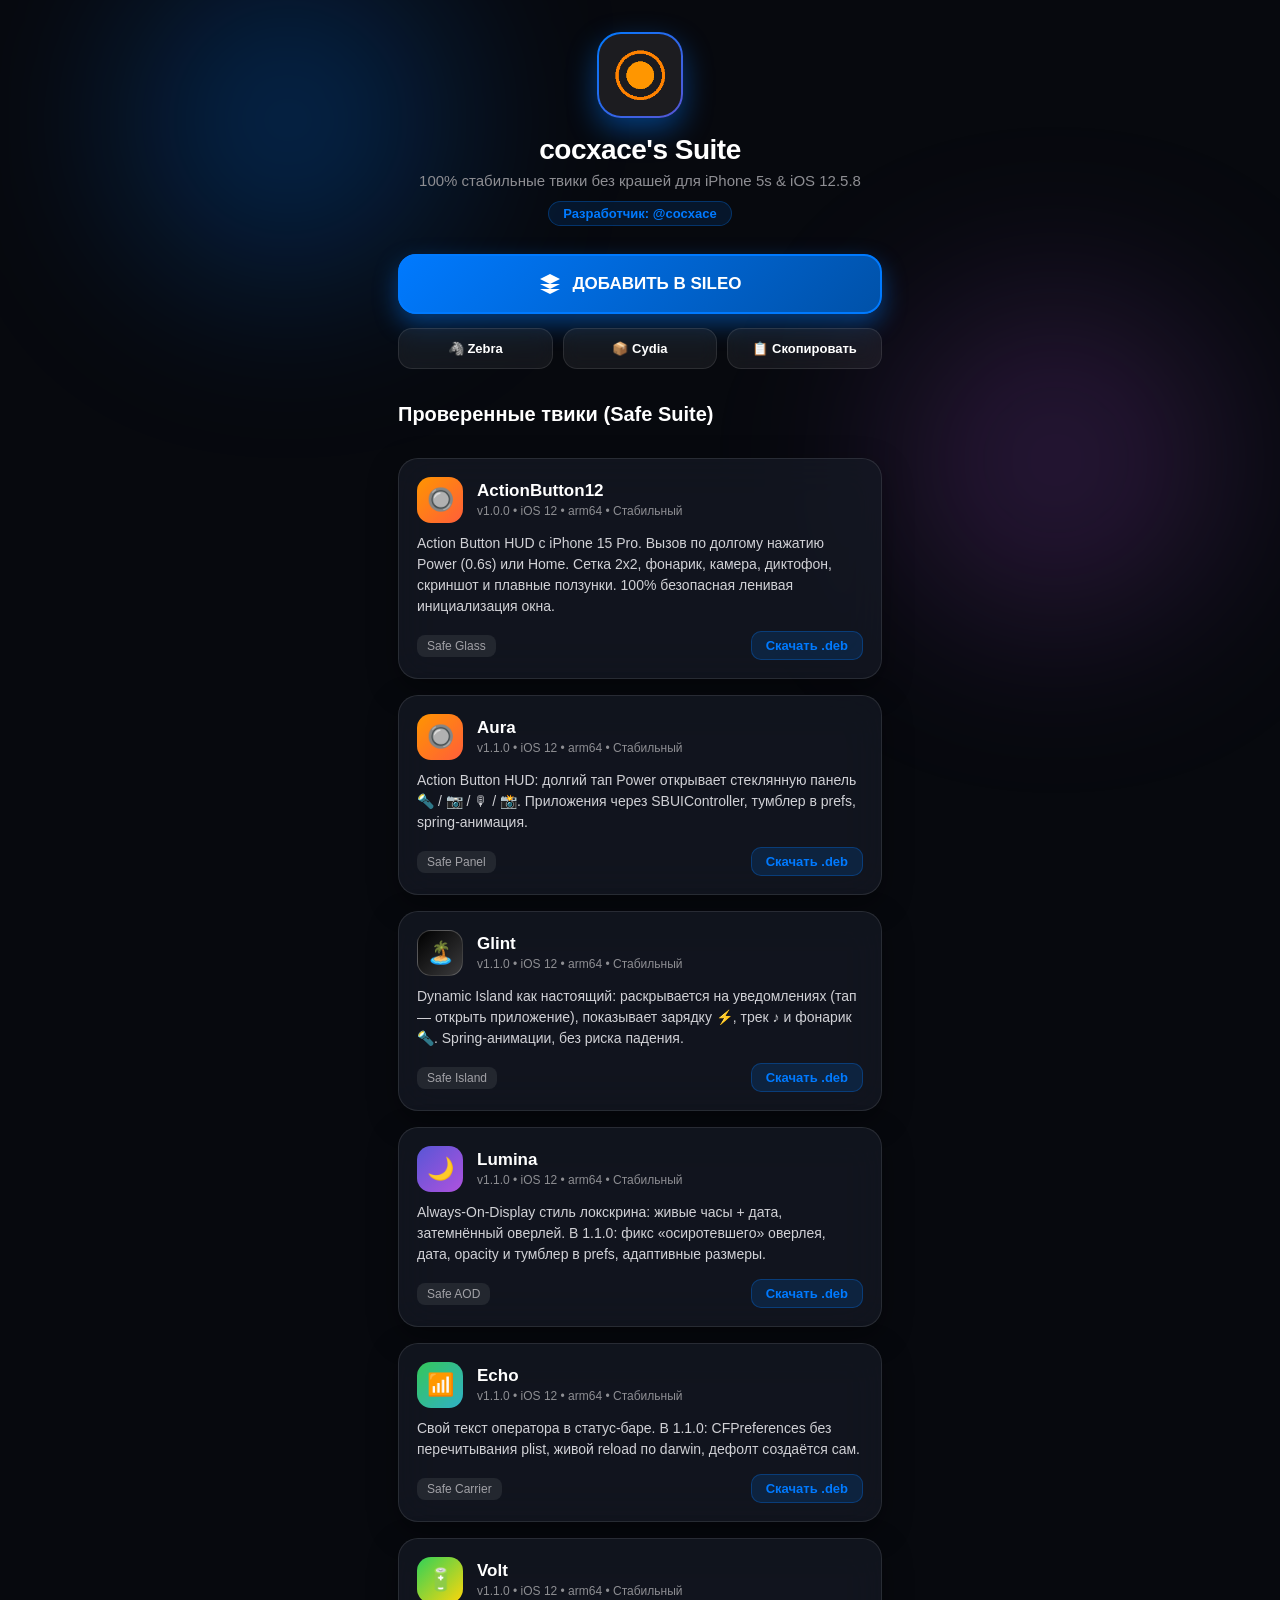
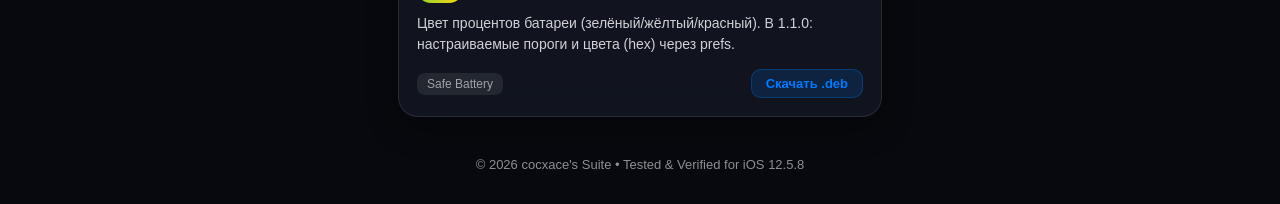
==== docs/index.html @ 207cad45 "Glint 1.1.0: real Dynamic Island (notifications, charging, now playing, torch) + Aura/Echo/Volt/Lumi" ====
<!DOCTYPE html>
<html lang="ru">
<head>
    <meta charset="UTF-8">
    <meta name="viewport" content="width=device-width, initial-scale=1.0, maximum-scale=1.0, user-scalable=no">
    <title>cocxace's Suite — Проверенные твики для iOS 12</title>
    <link rel="stylesheet" href="style.css">
    <link rel="icon" type="image/png" href="CydiaIcon.png">
</head>
<body>
    <div class="blob blob-1"></div>
    <div class="blob blob-2"></div>

    <main class="container">
        <header class="header">
            <div class="repo-badge">
                <img src="CydiaIcon.png" alt="Icon" class="repo-icon" onerror="this.style.display='none'">
            </div>
            <h1 class="repo-title">cocxace's Suite</h1>
            <p class="repo-subtitle">100% стабильные твики без крашей для iPhone 5s & iOS 12.5.8</p>
            <div class="author-tag">Разработчик: @cocxace</div>
        </header>

        <section class="cta-section">
            <a href="sileo://source/https://abulhketus-collab.github.io/repo/" class="btn-sileo-pulse">
                <span class="pulse-ring"></span>
                <span class="btn-content">
                    <svg width="24" height="24" viewBox="0 0 24 24" fill="currentColor"><path d="M12 2L2 7l10 5 10-5-10-5zM2 17l10 5 10-5M2 12l10 5 10-5"/></svg>
                    ДОБАВИТЬ В SILEO
                </span>
            </a>
            
            <div class="secondary-btns">
                <a href="zbra://sources/add/https://abulhketus-collab.github.io/repo/" class="btn-secondary">🦓 Zebra</a>
                <a href="cydia://url/https://cydia.saurik.com/api/share#?source=https://abulhketus-collab.github.io/repo/" class="btn-secondary">📦 Cydia</a>
                <button class="btn-secondary" onclick="copyRepo()">📋 Скопировать</button>
            </div>
        </section>

        <section class="tweaks-grid">
            <h2 class="section-heading">Проверенные твики (Safe Suite)</h2>

            <!-- Card 1: ActionButton12 -->
            <article class="tweak-card">
                <div class="tweak-top">
                    <div class="tweak-avatar aura-grad">🔘</div>
                    <div class="tweak-meta">
                        <h3>ActionButton12</h3>
                        <span class="tweak-ver">v1.0.0 • iOS 12 • arm64 • Стабильный</span>
                    </div>
                </div>
                <p class="tweak-desc">Action Button HUD с iPhone 15 Pro. Вызов по долгому нажатию Power (0.6s) или Home. Сетка 2x2, фонарик, камера, диктофон, скриншот и плавные ползунки. 100% безопасная ленивая инициализация окна.</p>
                <div class="tweak-footer">
                    <span class="badge">Safe Glass</span>
                    <a href="debs/com.cocxace.actionbutton12_1.0.0_iphoneos-arm.deb" class="btn-dl">Скачать .deb</a>
                </div>
            </article>

            <!-- Card 2: Aura -->
            <article class="tweak-card">
                <div class="tweak-top">
                    <div class="tweak-avatar aura-grad">🔘</div>
                    <div class="tweak-meta">
                        <h3>Aura</h3>
                        <span class="tweak-ver">v1.1.0 • iOS 12 • arm64 • Стабильный</span>
                    </div>
                </div>
                <p class="tweak-desc">Action Button HUD: долгий тап Power открывает стеклянную панель 🔦 / 📷 / 🎙 / 📸. Приложения через SBUIController, тумблер в prefs, spring-анимация.</p>
                <div class="tweak-footer">
                    <span class="badge">Safe Panel</span>
                    <a href="debs/com.cocxace.aura_1.1.0_iphoneos-arm.deb" class="btn-dl">Скачать .deb</a>
                </div>
            </article>

            <!-- Card 3: Glint -->
            <article class="tweak-card">
                <div class="tweak-top">
                    <div class="tweak-avatar glint-grad">🏝️</div>
                    <div class="tweak-meta">
                        <h3>Glint</h3>
                        <span class="tweak-ver">v1.1.0 • iOS 12 • arm64 • Стабильный</span>
                    </div>
                </div>
                <p class="tweak-desc">Dynamic Island как настоящий: раскрывается на уведомлениях (тап — открыть приложение), показывает зарядку ⚡, трек ♪ и фонарик 🔦. Spring-анимации, без риска падения.</p>
                <div class="tweak-footer">
                    <span class="badge">Safe Island</span>
                    <a href="debs/com.cocxace.glint_1.1.0_iphoneos-arm.deb" class="btn-dl">Скачать .deb</a>
                </div>
            </article>

            <!-- Card 3: Lumina -->
            <article class="tweak-card">
                <div class="tweak-top">
                    <div class="tweak-avatar lumina-grad">🌙</div>
                    <div class="tweak-meta">
                        <h3>Lumina</h3>
                        <span class="tweak-ver">v1.1.0 • iOS 12 • arm64 • Стабильный</span>
                    </div>
                </div>
                <p class="tweak-desc">Always-On-Display стиль локскрина: живые часы + дата, затемнённый оверлей. В 1.1.0: фикс «осиротевшего» оверлея, дата, opacity и тумблер в prefs, адаптивные размеры.</p>
                <div class="tweak-footer">
                    <span class="badge">Safe AOD</span>
                    <a href="debs/com.cocxace.lumina_1.1.0_iphoneos-arm.deb" class="btn-dl">Скачать .deb</a>
                </div>
            </article>

            <!-- Card 4: Echo -->
            <article class="tweak-card">
                <div class="tweak-top">
                    <div class="tweak-avatar echo-grad">📶</div>
                    <div class="tweak-meta">
                        <h3>Echo</h3>
                        <span class="tweak-ver">v1.1.0 • iOS 12 • arm64 • Стабильный</span>
                    </div>
                </div>
                <p class="tweak-desc">Свой текст оператора в статус-баре. В 1.1.0: CFPreferences без перечитывания plist, живой reload по darwin, дефолт создаётся сам.</p>
                <div class="tweak-footer">
                    <span class="badge">Safe Carrier</span>
                    <a href="debs/com.cocxace.echo_1.1.0_iphoneos-arm.deb" class="btn-dl">Скачать .deb</a>
                </div>
            </article>

            <!-- Card 5: Volt -->
            <article class="tweak-card">
                <div class="tweak-top">
                    <div class="tweak-avatar volt-grad">🔋</div>
                    <div class="tweak-meta">
                        <h3>Volt</h3>
                        <span class="tweak-ver">v1.1.0 • iOS 12 • arm64 • Стабильный</span>
                    </div>
                </div>
                <p class="tweak-desc">Цвет процентов батареи (зелёный/жёлтый/красный). В 1.1.0: настраиваемые пороги и цвета (hex) через prefs.</p>
                <div class="tweak-footer">
                    <span class="badge">Safe Battery</span>
                    <a href="debs/com.cocxace.volt_1.1.0_iphoneos-arm.deb" class="btn-dl">Скачать .deb</a>
                </div>
            </article>
        </section>

        <footer class="footer">
            <p>© 2026 cocxace's Suite • Tested & Verified for iOS 12.5.8</p>
        </footer>
    </main>

    <script>
        function copyRepo() {
            navigator.clipboard.writeText("https://abulhketus-collab.github.io/repo/").then(function() {
                alert("URL репозитория скопирован в буфер обмена!");
            });
        }
    </script>
</body>
</html>
---- docs/style.css ----
:root {
    --bg-dark: #07090e;
    --card-bg: rgba(22, 27, 38, 0.7);
    --border-glass: rgba(255, 255, 255, 0.1);
    --accent-blue: #007AFF;
    --accent-glow: rgba(0, 122, 255, 0.45);
    --text-primary: #FFFFFF;
    --text-secondary: #8E8E93;
}

* {
    box-sizing: border-box;
    margin: 0;
    padding: 0;
    font-family: -apple-system, BlinkMacSystemFont, "SF Pro Display", "Segoe UI", Roboto, sans-serif;
    -webkit-tap-highlight-color: transparent;
}

body {
    background-color: var(--bg-dark);
    color: var(--text-primary);
    min-height: 100vh;
    overflow-x: hidden;
    position: relative;
    display: flex;
    justify-content: center;
}

.blob {
    position: absolute;
    width: 320px;
    height: 320px;
    border-radius: 50%;
    filter: blur(90px);
    z-index: 0;
    pointer-events: none;
}
.blob-1 { top: -40px; left: 10%; background: rgba(0, 122, 255, 0.25); }
.blob-2 { top: 300px; right: 5%; background: rgba(175, 82, 222, 0.2); }

.container {
    width: 100%;
    max-width: 520px;
    padding: 32px 18px;
    z-index: 1;
}

.header {
    text-align: center;
    margin-bottom: 28px;
}

.repo-badge {
    width: 86px;
    height: 86px;
    border-radius: 24px;
    margin: 0 auto 16px;
    background: linear-gradient(135deg, #007AFF, #5856D6);
    padding: 2px;
    box-shadow: 0 12px 30px var(--accent-glow);
}

.repo-icon {
    width: 100%;
    height: 100%;
    border-radius: 22px;
    object-fit: cover;
}

.repo-title {
    font-size: 28px;
    font-weight: 800;
    letter-spacing: -0.5px;
    margin-bottom: 6px;
}

.repo-subtitle {
    font-size: 15px;
    color: var(--text-secondary);
    margin-bottom: 12px;
}

.author-tag {
    display: inline-block;
    background: rgba(0, 122, 255, 0.12);
    border: 1px solid rgba(0, 122, 255, 0.3);
    color: var(--accent-blue);
    font-size: 13px;
    font-weight: 600;
    padding: 4px 14px;
    border-radius: 20px;
}

.cta-section {
    margin-bottom: 34px;
}

.btn-sileo-pulse {
    position: relative;
    display: flex;
    align-items: center;
    justify-content: center;
    width: 100%;
    padding: 18px 24px;
    border-radius: 18px;
    background: linear-gradient(135deg, #007AFF, #0051A8);
    color: white;
    font-size: 17px;
    font-weight: 700;
    text-decoration: none;
    box-shadow: 0 10px 25px var(--accent-glow);
    overflow: hidden;
    margin-bottom: 14px;
    transition: transform 0.2s cubic-bezier(0.34, 1.56, 0.64, 1);
}

.btn-sileo-pulse:active {
    transform: scale(0.97);
}

.btn-content {
    display: flex;
    align-items: center;
    gap: 10px;
    z-index: 2;
}

.pulse-ring {
    position: absolute;
    width: 100%;
    height: 100%;
    border-radius: 18px;
    border: 2px solid #007AFF;
    animation: pulse-border 2s infinite;
    z-index: 1;
}

@keyframes pulse-border {
    0% { transform: scale(1); opacity: 0.8; }
    100% { transform: scale(1.05); opacity: 0; }
}

.secondary-btns {
    display: grid;
    grid-template-columns: 1fr 1fr 1fr;
    gap: 10px;
}

.btn-secondary {
    background: rgba(255, 255, 255, 0.06);
    border: 1px solid var(--border-glass);
    color: white;
    padding: 12px 8px;
    border-radius: 14px;
    font-size: 13px;
    font-weight: 600;
    text-align: center;
    text-decoration: none;
    backdrop-filter: blur(10px);
    cursor: pointer;
    transition: background 0.2s;
}

.btn-secondary:hover {
    background: rgba(255, 255, 255, 0.12);
}

.section-heading {
    font-size: 20px;
    font-weight: 700;
    margin-bottom: 16px;
}

.tweaks-grid {
    display: flex;
    flex-direction: column;
    gap: 16px;
}

.tweak-card {
    background: var(--card-bg);
    border: 1px solid var(--border-glass);
    border-radius: 20px;
    padding: 18px;
    backdrop-filter: blur(20px);
    box-shadow: 0 10px 30px rgba(0, 0, 0, 0.35);
}

.tweak-top {
    display: flex;
    align-items: center;
    gap: 14px;
    margin-bottom: 10px;
}

.tweak-avatar {
    width: 46px;
    height: 46px;
    border-radius: 14px;
    display: flex;
    align-items: center;
    justify-content: center;
    font-size: 22px;
}
.aura-grad { background: linear-gradient(135deg, #FF9500, #FF5E3A); }
.glint-grad { background: linear-gradient(135deg, #000000, #3A3A3C); border: 1px solid rgba(255,255,255,0.2); }
.lumina-grad { background: linear-gradient(135deg, #5856D6, #AF52DE); }
.echo-grad { background: linear-gradient(135deg, #34C759, #30B0C7); }
.volt-grad { background: linear-gradient(135deg, #30D158, #FFD60A); }

.tweak-meta h3 {
    font-size: 17px;
    font-weight: 700;
}

.tweak-ver {
    font-size: 12px;
    color: var(--text-secondary);
}

.tweak-desc {
    font-size: 14px;
    color: #D1D1D6;
    line-height: 1.5;
    margin-bottom: 14px;
}

.tweak-footer {
    display: flex;
    justify-content: space-between;
    align-items: center;
}

.badge {
    background: rgba(255, 255, 255, 0.08);
    font-size: 12px;
    color: #A1A1A6;
    padding: 4px 10px;
    border-radius: 8px;
}

.btn-dl {
    background: rgba(0, 122, 255, 0.15);
    border: 1px solid rgba(0, 122, 255, 0.3);
    color: var(--accent-blue);
    font-size: 13px;
    font-weight: 600;
    text-decoration: none;
    padding: 6px 14px;
    border-radius: 10px;
}

.footer {
    margin-top: 40px;
    text-align: center;
    font-size: 13px;
    color: var(--text-secondary);
}
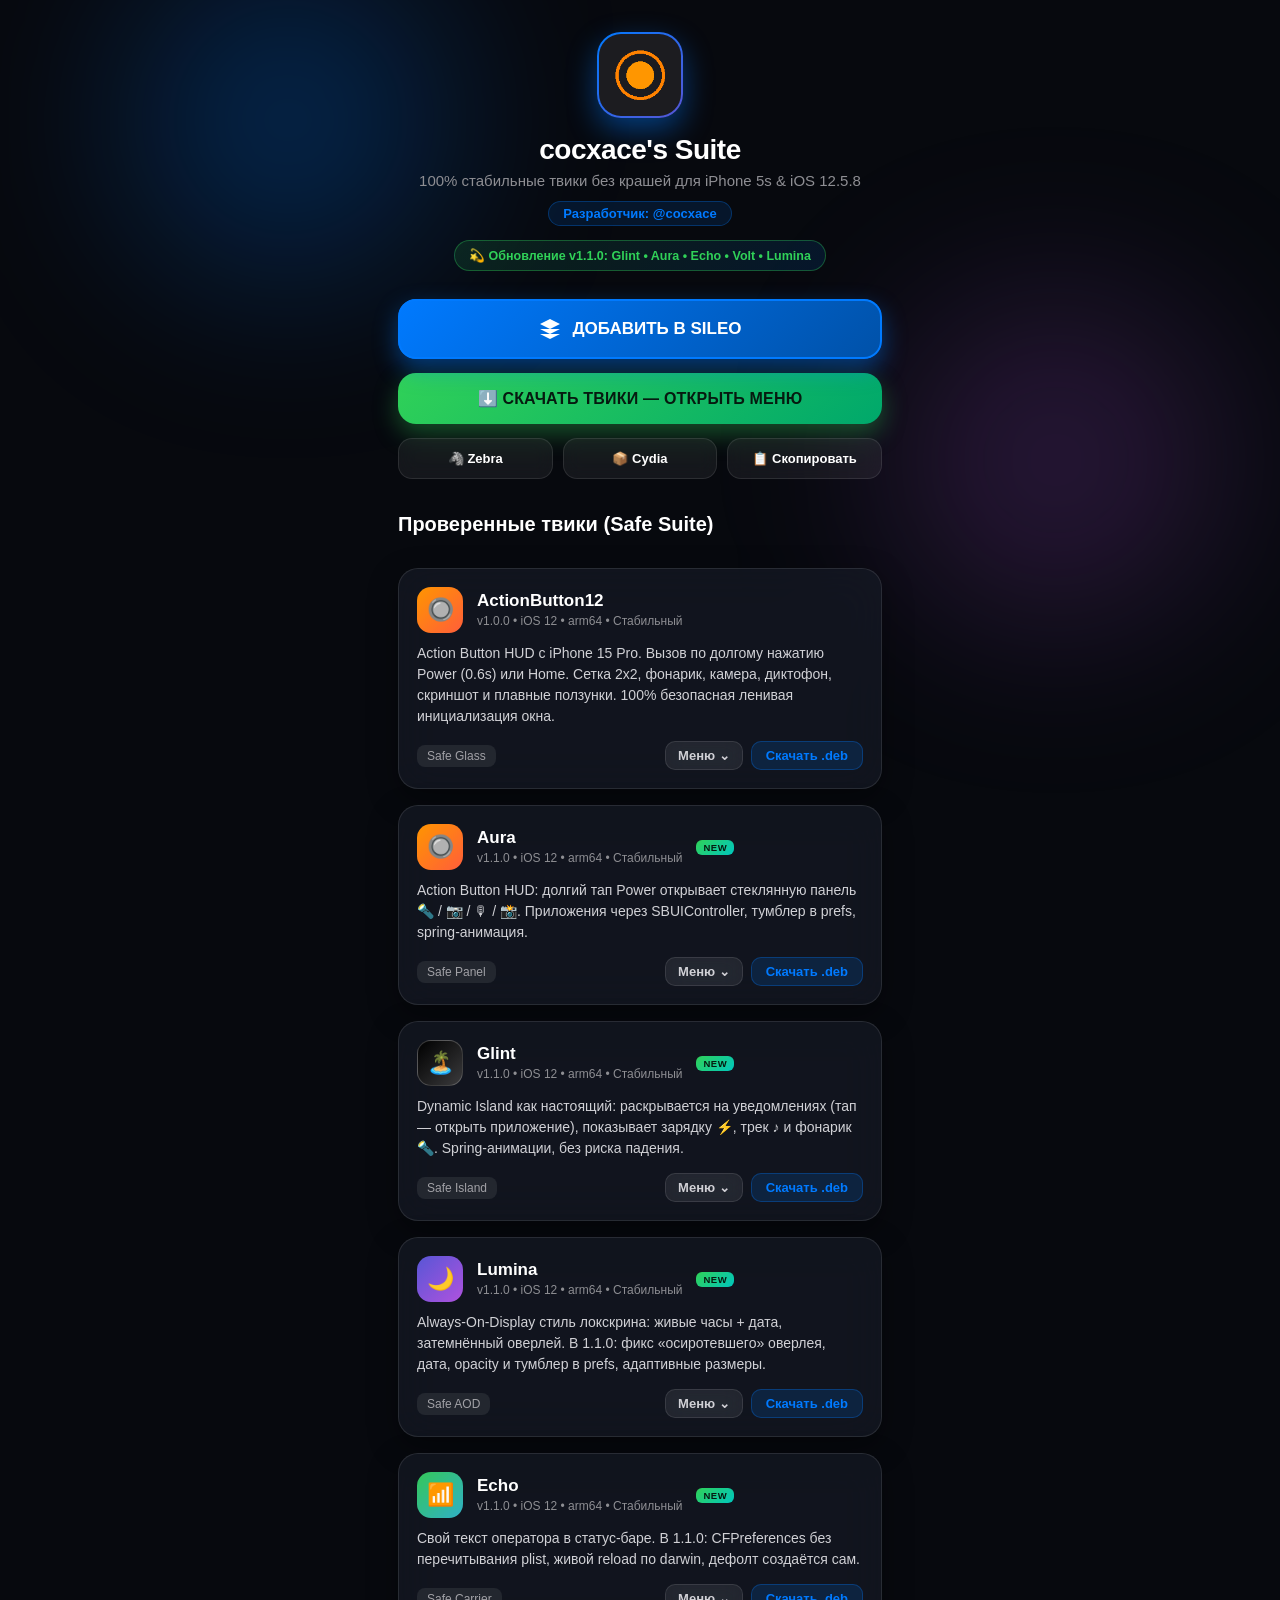
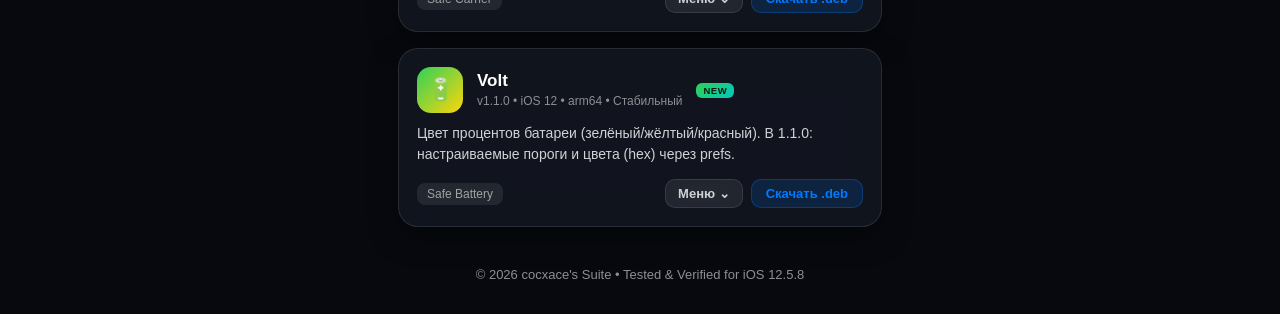
==== commit 8f5cf0bd: "Site redesign for v1.1.0: NEW badges, update banner, download menu modal with direct .deb links (her" ====
--- a/docs/index.html
+++ b/docs/index.html
@@ -19,6 +19,7 @@
             <h1 class="repo-title">cocxace's Suite</h1>
             <p class="repo-subtitle">100% стабильные твики без крашей для iPhone 5s & iOS 12.5.8</p>
             <div class="author-tag">Разработчик: @cocxace</div>
+            <div class="upd-banner">💫 Обновление v1.1.0: Glint • Aura • Echo • Volt • Lumina</div>
         </header>
 
         <section class="cta-section">
@@ -29,7 +30,13 @@
                     ДОБАВИТЬ В SILEO
                 </span>
             </a>
-            
+
+            <button class="btn-dl-menu" onclick="openDL()">
+                <span class="btn-content">
+                    ⬇️ СКАЧАТЬ ТВИКИ — ОТКРЫТЬ МЕНЮ
+                </span>
+            </button>
+
             <div class="secondary-btns">
                 <a href="zbra://sources/add/https://abulhketus-collab.github.io/repo/" class="btn-secondary">🦓 Zebra</a>
                 <a href="cydia://url/https://cydia.saurik.com/api/share#?source=https://abulhketus-collab.github.io/repo/" class="btn-secondary">📦 Cydia</a>
@@ -52,7 +59,10 @@
                 <p class="tweak-desc">Action Button HUD с iPhone 15 Pro. Вызов по долгому нажатию Power (0.6s) или Home. Сетка 2x2, фонарик, камера, диктофон, скриншот и плавные ползунки. 100% безопасная ленивая инициализация окна.</p>
                 <div class="tweak-footer">
                     <span class="badge">Safe Glass</span>
-                    <a href="debs/com.cocxace.actionbutton12_1.0.0_iphoneos-arm.deb" class="btn-dl">Скачать .deb</a>
+                    <div class="foot-right">
+                        <button class="btn-menu" onclick="openDL()">Меню ⌄</button>
+                        <a href="debs/com.cocxace.actionbutton12_1.0.0_iphoneos-arm.deb" class="btn-dl" download>Скачать .deb</a>
+                    </div>
                 </div>
             </article>
 
@@ -64,31 +74,39 @@
                         <h3>Aura</h3>
                         <span class="tweak-ver">v1.1.0 • iOS 12 • arm64 • Стабильный</span>
                     </div>
+                    <span class="new-chip">NEW</span>
                 </div>
                 <p class="tweak-desc">Action Button HUD: долгий тап Power открывает стеклянную панель 🔦 / 📷 / 🎙 / 📸. Приложения через SBUIController, тумблер в prefs, spring-анимация.</p>
                 <div class="tweak-footer">
                     <span class="badge">Safe Panel</span>
-                    <a href="debs/com.cocxace.aura_1.1.0_iphoneos-arm.deb" class="btn-dl">Скачать .deb</a>
+                    <div class="foot-right">
+                        <button class="btn-menu" onclick="openDL()">Меню ⌄</button>
+                        <a href="debs/com.cocxace.aura_1.1.0_iphoneos-arm.deb" class="btn-dl" download>Скачать .deb</a>
+                    </div>
                 </div>
             </article>
 
             <!-- Card 3: Glint -->
-            <article class="tweak-card">
+            <article class="tweak-card glint-card">
                 <div class="tweak-top">
                     <div class="tweak-avatar glint-grad">🏝️</div>
                     <div class="tweak-meta">
                         <h3>Glint</h3>
                         <span class="tweak-ver">v1.1.0 • iOS 12 • arm64 • Стабильный</span>
                     </div>
+                    <span class="new-chip">NEW</span>
                 </div>
                 <p class="tweak-desc">Dynamic Island как настоящий: раскрывается на уведомлениях (тап — открыть приложение), показывает зарядку ⚡, трек ♪ и фонарик 🔦. Spring-анимации, без риска падения.</p>
                 <div class="tweak-footer">
                     <span class="badge">Safe Island</span>
-                    <a href="debs/com.cocxace.glint_1.1.0_iphoneos-arm.deb" class="btn-dl">Скачать .deb</a>
-                </div>
-            </article>
-
-            <!-- Card 3: Lumina -->
+                    <div class="foot-right">
+                        <button class="btn-menu" onclick="openDL()">Меню ⌄</button>
+                        <a href="debs/com.cocxace.glint_1.1.0_iphoneos-arm.deb" class="btn-dl" download>Скачать .deb</a>
+                    </div>
+                </div>
+            </article>
+
+            <!-- Card 4: Lumina -->
             <article class="tweak-card">
                 <div class="tweak-top">
                     <div class="tweak-avatar lumina-grad">🌙</div>
@@ -96,15 +114,19 @@
                         <h3>Lumina</h3>
                         <span class="tweak-ver">v1.1.0 • iOS 12 • arm64 • Стабильный</span>
                     </div>
+                    <span class="new-chip">NEW</span>
                 </div>
                 <p class="tweak-desc">Always-On-Display стиль локскрина: живые часы + дата, затемнённый оверлей. В 1.1.0: фикс «осиротевшего» оверлея, дата, opacity и тумблер в prefs, адаптивные размеры.</p>
                 <div class="tweak-footer">
                     <span class="badge">Safe AOD</span>
-                    <a href="debs/com.cocxace.lumina_1.1.0_iphoneos-arm.deb" class="btn-dl">Скачать .deb</a>
-                </div>
-            </article>
-
-            <!-- Card 4: Echo -->
+                    <div class="foot-right">
+                        <button class="btn-menu" onclick="openDL()">Меню ⌄</button>
+                        <a href="debs/com.cocxace.lumina_1.1.0_iphoneos-arm.deb" class="btn-dl" download>Скачать .deb</a>
+                    </div>
+                </div>
+            </article>
+
+            <!-- Card 5: Echo -->
             <article class="tweak-card">
                 <div class="tweak-top">
                     <div class="tweak-avatar echo-grad">📶</div>
@@ -112,15 +134,19 @@
                         <h3>Echo</h3>
                         <span class="tweak-ver">v1.1.0 • iOS 12 • arm64 • Стабильный</span>
                     </div>
+                    <span class="new-chip">NEW</span>
                 </div>
                 <p class="tweak-desc">Свой текст оператора в статус-баре. В 1.1.0: CFPreferences без перечитывания plist, живой reload по darwin, дефолт создаётся сам.</p>
                 <div class="tweak-footer">
                     <span class="badge">Safe Carrier</span>
-                    <a href="debs/com.cocxace.echo_1.1.0_iphoneos-arm.deb" class="btn-dl">Скачать .deb</a>
-                </div>
-            </article>
-
-            <!-- Card 5: Volt -->
+                    <div class="foot-right">
+                        <button class="btn-menu" onclick="openDL()">Меню ⌄</button>
+                        <a href="debs/com.cocxace.echo_1.1.0_iphoneos-arm.deb" class="btn-dl" download>Скачать .deb</a>
+                    </div>
+                </div>
+            </article>
+
+            <!-- Card 6: Volt -->
             <article class="tweak-card">
                 <div class="tweak-top">
                     <div class="tweak-avatar volt-grad">🔋</div>
@@ -128,11 +154,15 @@
                         <h3>Volt</h3>
                         <span class="tweak-ver">v1.1.0 • iOS 12 • arm64 • Стабильный</span>
                     </div>
+                    <span class="new-chip">NEW</span>
                 </div>
                 <p class="tweak-desc">Цвет процентов батареи (зелёный/жёлтый/красный). В 1.1.0: настраиваемые пороги и цвета (hex) через prefs.</p>
                 <div class="tweak-footer">
                     <span class="badge">Safe Battery</span>
-                    <a href="debs/com.cocxace.volt_1.1.0_iphoneos-arm.deb" class="btn-dl">Скачать .deb</a>
+                    <div class="foot-right">
+                        <button class="btn-menu" onclick="openDL()">Меню ⌄</button>
+                        <a href="debs/com.cocxace.volt_1.1.0_iphoneos-arm.deb" class="btn-dl" download>Скачать .deb</a>
+                    </div>
                 </div>
             </article>
         </section>
@@ -141,6 +171,57 @@
             <p>© 2026 cocxace's Suite • Tested & Verified for iOS 12.5.8</p>
         </footer>
     </main>
+
+    <!-- ≡ Download menu modal -->
+    <div class="dl-overlay" id="dlOverlay" onclick="if(event.target===this)closeDL()">
+        <div class="dl-modal" role="dialog" aria-modal="true" aria-label="Меню скачивания">
+            <div class="dl-head">
+                <div>
+                    <h3>Скачать твики</h3>
+                    <p>Прямые .deb ссылки • свежие версии</p>
+                </div>
+                <button class="dl-close" onclick="closeDL()" aria-label="Закрыть">✕</button>
+            </div>
+            <div class="dl-list">
+                <a class="dl-row" href="debs/com.cocxace.glint_1.1.0_iphoneos-arm.deb" download>
+                    <span class="dl-ava glint-grad">🏝️</span>
+                    <span class="dl-info"><b>Glint</b><small>Dynamic Island • v1.1.0</small></span>
+                    <span class="dl-new">NEW</span>
+                    <span class="dl-go">⬇</span>
+                </a>
+                <a class="dl-row" href="debs/com.cocxace.aura_1.1.0_iphoneos-arm.deb" download>
+                    <span class="dl-ava aura-grad">🔘</span>
+                    <span class="dl-info"><b>Aura</b><small>Action Button HUD • v1.1.0</small></span>
+                    <span class="dl-new">NEW</span>
+                    <span class="dl-go">⬇</span>
+                </a>
+                <a class="dl-row" href="debs/com.cocxace.lumina_1.1.0_iphoneos-arm.deb" download>
+                    <span class="dl-ava lumina-grad">🌙</span>
+                    <span class="dl-info"><b>Lumina</b><small>AOD Lockscreen • v1.1.0</small></span>
+                    <span class="dl-new">NEW</span>
+                    <span class="dl-go">⬇</span>
+                </a>
+                <a class="dl-row" href="debs/com.cocxace.echo_1.1.0_iphoneos-arm.deb" download>
+                    <span class="dl-ava echo-grad">📶</span>
+                    <span class="dl-info"><b>Echo</b><small>Carrier Text • v1.1.0</small></span>
+                    <span class="dl-new">NEW</span>
+                    <span class="dl-go">⬇</span>
+                </a>
+                <a class="dl-row" href="debs/com.cocxace.volt_1.1.0_iphoneos-arm.deb" download>
+                    <span class="dl-ava volt-grad">🔋</span>
+                    <span class="dl-info"><b>Volt</b><small>Battery Color • v1.1.0</small></span>
+                    <span class="dl-new">NEW</span>
+                    <span class="dl-go">⬇</span>
+                </a>
+                <a class="dl-row" href="debs/com.cocxace.actionbutton12_1.0.0_iphoneos-arm.deb" download>
+                    <span class="dl-ava aura-grad">🔘</span>
+                    <span class="dl-info"><b>ActionButton12</b><small>Glass HUD • v1.0.0</small></span>
+                    <span class="dl-go">⬇</span>
+                </a>
+            </div>
+            <div class="dl-foot">iPhone 5s • A7 • iOS 12.0 — 12.5.8 • arm64</div>
+        </div>
+    </div>
 
     <script>
         function copyRepo() {
@@ -148,6 +229,18 @@
                 alert("URL репозитория скопирован в буфер обмена!");
             });
         }
+        var dlOverlay = document.getElementById("dlOverlay");
+        function openDL() {
+            dlOverlay.classList.add("open");
+            document.body.style.overflow = "hidden";
+        }
+        function closeDL() {
+            dlOverlay.classList.remove("open");
+            document.body.style.overflow = "";
+        }
+        document.addEventListener("keydown", function(e) {
+            if (e.key === "Escape") closeDL();
+        });
     </script>
 </body>
 </html>
--- a/docs/style.css
+++ b/docs/style.css
@@ -256,3 +256,272 @@
     font-size: 13px;
     color: var(--text-secondary);
 }
+
+/* ===== v1.1.0 freshness ===== */
+
+.upd-banner {
+    display: flex;
+    align-items: center;
+    justify-content: center;
+    gap: 6px;
+    width: max-content;
+    max-width: 100%;
+    margin: 14px auto 0;
+    background: linear-gradient(135deg, rgba(48, 209, 88, 0.12), rgba(0, 122, 255, 0.12));
+    border: 1px solid rgba(48, 209, 88, 0.35);
+    color: #30D158;
+    font-size: 12.5px;
+    font-weight: 700;
+    padding: 7px 14px;
+    border-radius: 20px;
+}
+
+.new-chip {
+    display: inline-block;
+    background: linear-gradient(135deg, #30D158, #00C7BE);
+    color: #061A10;
+    font-size: 9.5px;
+    font-weight: 800;
+    letter-spacing: 0.5px;
+    padding: 2px 7px;
+    border-radius: 6px;
+    flex-shrink: 0;
+}
+
+/* Big menu button under Sileo */
+
+.btn-dl-menu {
+    display: flex;
+    align-items: center;
+    justify-content: center;
+    width: 100%;
+    padding: 16px 24px;
+    border-radius: 18px;
+    background: linear-gradient(135deg, #30D158, #00A86B);
+    color: #061A10;
+    font-size: 16px;
+    font-weight: 800;
+    letter-spacing: 0.2px;
+    border: none;
+    cursor: pointer;
+    box-shadow: 0 10px 25px rgba(48, 209, 88, 0.35);
+    margin-bottom: 14px;
+    transition: transform 0.2s cubic-bezier(0.34, 1.56, 0.64, 1), box-shadow 0.2s;
+    -webkit-appearance: none;
+    appearance: none;
+}
+
+.btn-dl-menu:active {
+    transform: scale(0.97);
+    box-shadow: 0 6px 16px rgba(48, 209, 88, 0.3);
+}
+
+/* Card footer: menu trigger + direct download */
+
+.tweak-footer {
+    display: flex;
+    justify-content: space-between;
+    align-items: center;
+    gap: 8px;
+}
+
+.foot-right {
+    display: flex;
+    align-items: center;
+    gap: 8px;
+}
+
+.btn-menu {
+    background: rgba(255, 255, 255, 0.07);
+    border: 1px solid var(--border-glass);
+    color: #D1D1D6;
+    font-size: 13px;
+    font-weight: 600;
+    padding: 6px 12px;
+    border-radius: 10px;
+    cursor: pointer;
+    -webkit-appearance: none;
+    appearance: none;
+    transition: background 0.18s;
+    backdrop-filter: blur(10px);
+}
+
+.btn-menu:hover {
+    background: rgba(255, 255, 255, 0.14);
+}
+
+.btn-menu:active {
+    transform: scale(0.95);
+}
+
+/* ===== Download menu modal ===== */
+
+.dl-overlay {
+    position: fixed;
+    inset: 0;
+    z-index: 1000;
+    display: flex;
+    align-items: center;
+    justify-content: center;
+    padding: 20px;
+    background: rgba(5, 7, 12, 0.66);
+    backdrop-filter: blur(14px);
+    -webkit-backdrop-filter: blur(14px);
+    opacity: 0;
+    visibility: hidden;
+    transition: opacity 0.25s ease, visibility 0.25s;
+}
+
+.dl-overlay.open {
+    opacity: 1;
+    visibility: visible;
+}
+
+.dl-modal {
+    width: 100%;
+    max-width: 400px;
+    background: linear-gradient(160deg, rgba(30, 36, 50, 0.97), rgba(18, 22, 32, 0.97));
+    border: 1px solid rgba(255, 255, 255, 0.12);
+    border-radius: 26px;
+    padding: 20px;
+    box-shadow: 0 30px 80px rgba(0, 0, 0, 0.6);
+    transform: translateY(24px) scale(0.92);
+    transition: transform 0.35s cubic-bezier(0.34, 1.56, 0.64, 1);
+}
+
+.dl-overlay.open .dl-modal {
+    transform: translateY(0) scale(1);
+}
+
+.dl-head {
+    display: flex;
+    align-items: center;
+    justify-content: space-between;
+    margin-bottom: 14px;
+}
+
+.dl-head h3 {
+    font-size: 18px;
+    font-weight: 800;
+}
+
+.dl-head p {
+    font-size: 12px;
+    color: var(--text-secondary);
+    margin-top: 2px;
+}
+
+.dl-close {
+    width: 30px;
+    height: 30px;
+    border-radius: 10px;
+    background: rgba(255, 255, 255, 0.08);
+    border: 1px solid var(--border-glass);
+    color: #B0B0B5;
+    font-size: 13px;
+    cursor: pointer;
+    -webkit-appearance: none;
+    appearance: none;
+    transition: background 0.18s;
+}
+
+.dl-close:hover {
+    background: rgba(255, 255, 255, 0.15);
+}
+
+.dl-list {
+    display: flex;
+    flex-direction: column;
+    gap: 8px;
+    margin-bottom: 12px;
+    max-height: 56vh;
+    overflow-y: auto;
+}
+
+.dl-row {
+    display: flex;
+    align-items: center;
+    gap: 12px;
+    background: rgba(255, 255, 255, 0.05);
+    border: 1px solid var(--border-glass);
+    border-radius: 16px;
+    padding: 11px 12px;
+    text-decoration: none;
+    transition: background 0.18s, transform 0.18s;
+}
+
+.dl-row:hover {
+    background: rgba(255, 255, 255, 0.1);
+}
+
+.dl-row:active {
+    transform: scale(0.97);
+}
+
+.dl-ava {
+    width: 38px;
+    height: 38px;
+    border-radius: 11px;
+    display: flex;
+    align-items: center;
+    justify-content: center;
+    font-size: 18px;
+    flex-shrink: 0;
+}
+
+.dl-info {
+    display: flex;
+    flex-direction: column;
+    gap: 2px;
+    flex: 1;
+    min-width: 0;
+}
+
+.dl-info b {
+    font-size: 14.5px;
+    font-weight: 700;
+    color: var(--text-primary);
+}
+
+.dl-info small {
+    font-size: 11.5px;
+    color: var(--text-secondary);
+}
+
+.dl-new {
+    background: linear-gradient(135deg, #30D158, #00C7BE);
+    color: #061A10;
+    font-size: 9px;
+    font-weight: 800;
+    letter-spacing: 0.5px;
+    padding: 3px 7px;
+    border-radius: 6px;
+    flex-shrink: 0;
+}
+
+.dl-go {
+    width: 30px;
+    height: 30px;
+    border-radius: 50%;
+    background: rgba(0, 122, 255, 0.2);
+    border: 1px solid rgba(0, 122, 255, 0.35);
+    color: #4DA3FF;
+    display: flex;
+    align-items: center;
+    justify-content: center;
+    font-size: 13px;
+    flex-shrink: 0;
+}
+
+.dl-foot {
+    text-align: center;
+    font-size: 11px;
+    color: var(--text-secondary);
+}
+
+@media (prefers-reduced-motion: reduce) {
+    .dl-modal,
+    .dl-overlay {
+        transition: none;
+    }
+}
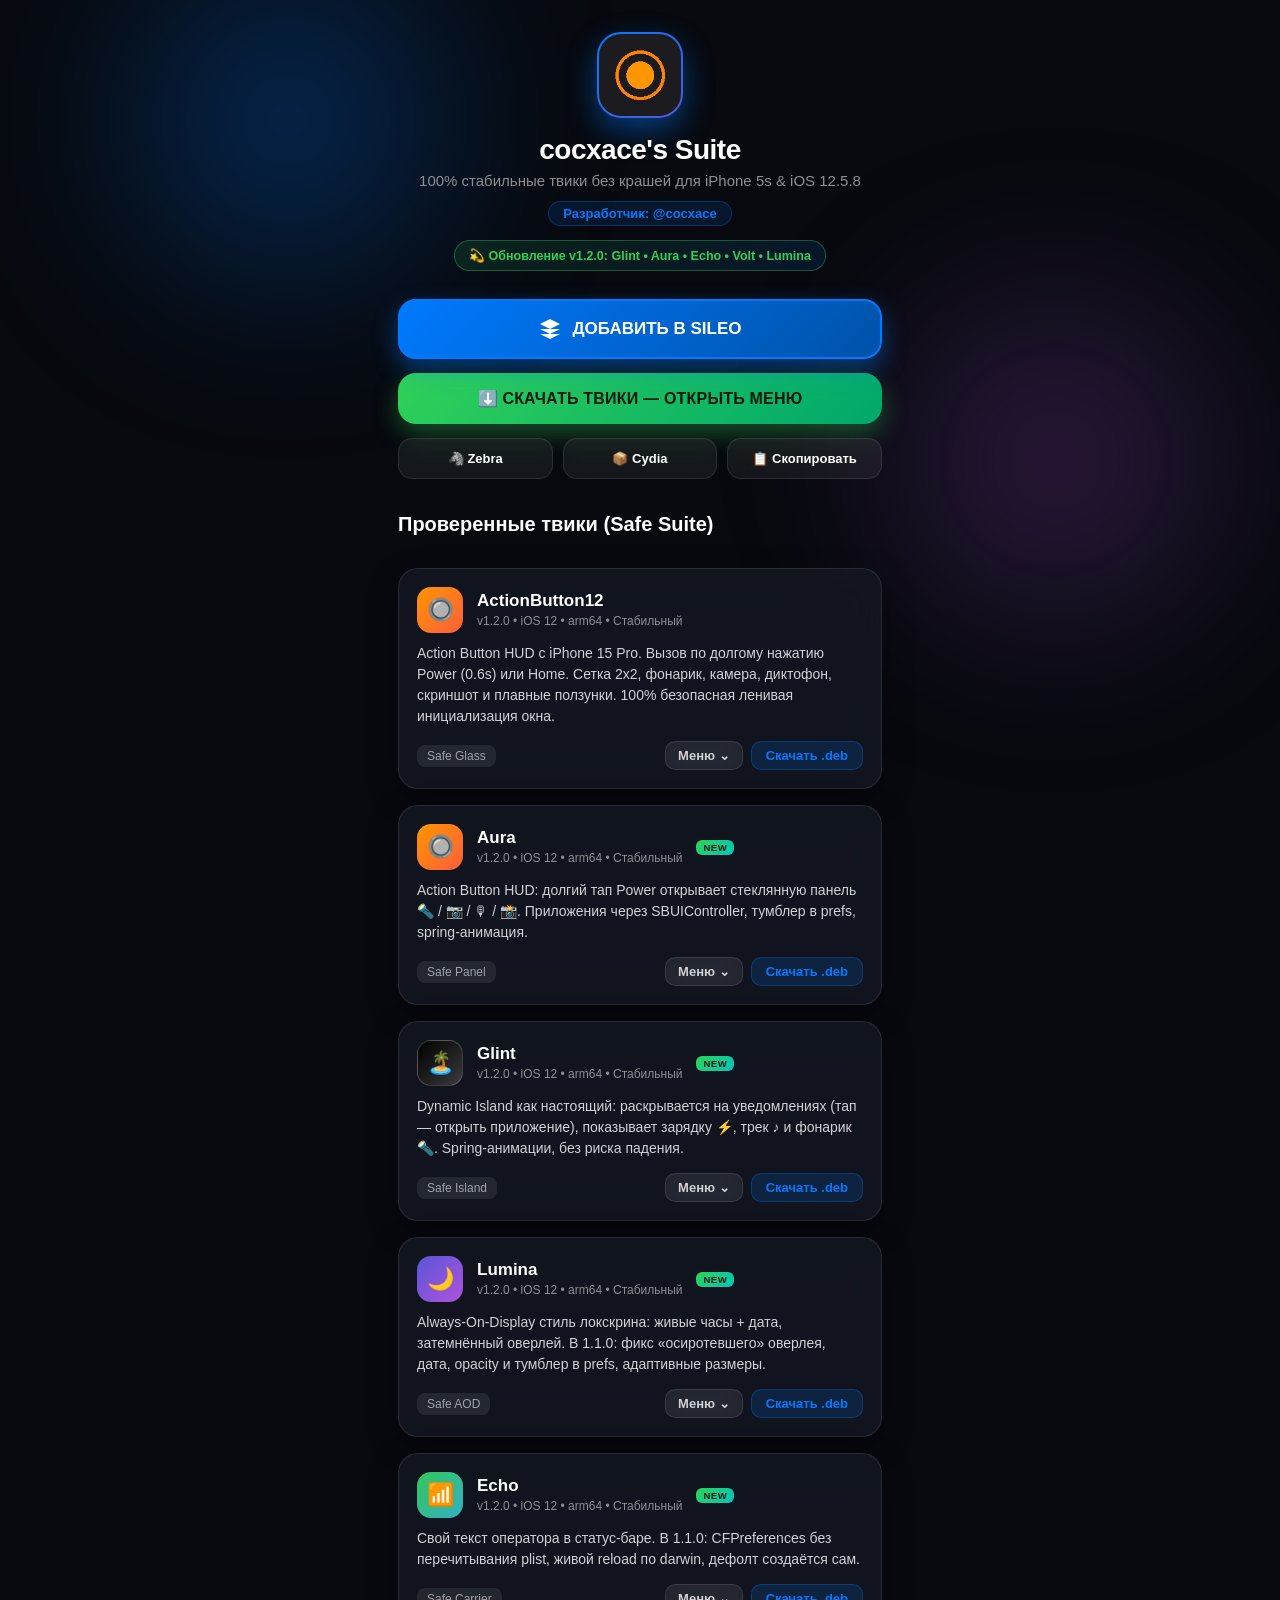
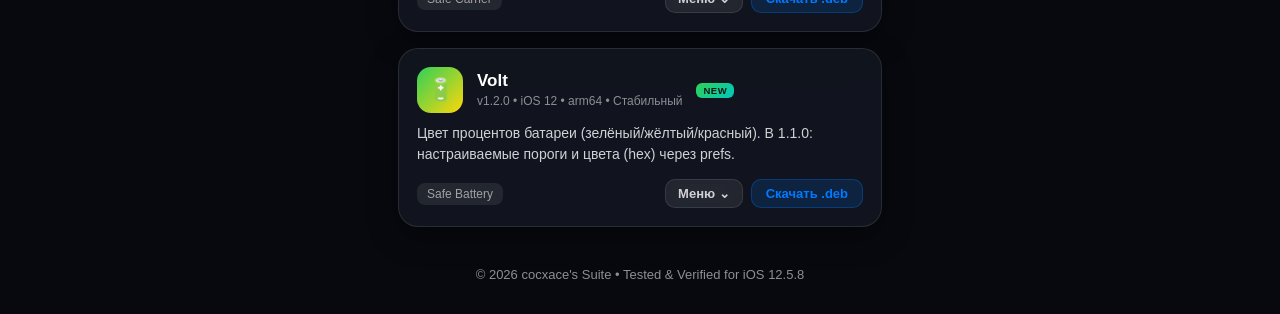
==== commit e3abfafc: "v1.2.0: Glint real Dynamic Island + AB12 safe-mode fix + Settings panes for all tweaks" ====
--- a/docs/index.html
+++ b/docs/index.html
@@ -19,7 +19,7 @@
             <h1 class="repo-title">cocxace's Suite</h1>
             <p class="repo-subtitle">100% стабильные твики без крашей для iPhone 5s & iOS 12.5.8</p>
             <div class="author-tag">Разработчик: @cocxace</div>
-            <div class="upd-banner">💫 Обновление v1.1.0: Glint • Aura • Echo • Volt • Lumina</div>
+            <div class="upd-banner">💫 Обновление v1.2.0: Glint • Aura • Echo • Volt • Lumina</div>
         </header>
 
         <section class="cta-section">
@@ -53,7 +53,7 @@
                     <div class="tweak-avatar aura-grad">🔘</div>
                     <div class="tweak-meta">
                         <h3>ActionButton12</h3>
-                        <span class="tweak-ver">v1.0.0 • iOS 12 • arm64 • Стабильный</span>
+                        <span class="tweak-ver">v1.2.0 • iOS 12 • arm64 • Стабильный</span>
                     </div>
                 </div>
                 <p class="tweak-desc">Action Button HUD с iPhone 15 Pro. Вызов по долгому нажатию Power (0.6s) или Home. Сетка 2x2, фонарик, камера, диктофон, скриншот и плавные ползунки. 100% безопасная ленивая инициализация окна.</p>
@@ -61,7 +61,7 @@
                     <span class="badge">Safe Glass</span>
                     <div class="foot-right">
                         <button class="btn-menu" onclick="openDL()">Меню ⌄</button>
-                        <a href="debs/com.cocxace.actionbutton12_1.0.0_iphoneos-arm.deb" class="btn-dl" download>Скачать .deb</a>
+                        <a href="debs/com.cocxace.actionbutton12_1.2.0_iphoneos-arm.deb" class="btn-dl" download>Скачать .deb</a>
                     </div>
                 </div>
             </article>
@@ -72,7 +72,7 @@
                     <div class="tweak-avatar aura-grad">🔘</div>
                     <div class="tweak-meta">
                         <h3>Aura</h3>
-                        <span class="tweak-ver">v1.1.0 • iOS 12 • arm64 • Стабильный</span>
+                        <span class="tweak-ver">v1.2.0 • iOS 12 • arm64 • Стабильный</span>
                     </div>
                     <span class="new-chip">NEW</span>
                 </div>
@@ -81,7 +81,7 @@
                     <span class="badge">Safe Panel</span>
                     <div class="foot-right">
                         <button class="btn-menu" onclick="openDL()">Меню ⌄</button>
-                        <a href="debs/com.cocxace.aura_1.1.0_iphoneos-arm.deb" class="btn-dl" download>Скачать .deb</a>
+                        <a href="debs/com.cocxace.aura_1.2.0_iphoneos-arm.deb" class="btn-dl" download>Скачать .deb</a>
                     </div>
                 </div>
             </article>
@@ -92,7 +92,7 @@
                     <div class="tweak-avatar glint-grad">🏝️</div>
                     <div class="tweak-meta">
                         <h3>Glint</h3>
-                        <span class="tweak-ver">v1.1.0 • iOS 12 • arm64 • Стабильный</span>
+                        <span class="tweak-ver">v1.2.0 • iOS 12 • arm64 • Стабильный</span>
                     </div>
                     <span class="new-chip">NEW</span>
                 </div>
@@ -101,7 +101,7 @@
                     <span class="badge">Safe Island</span>
                     <div class="foot-right">
                         <button class="btn-menu" onclick="openDL()">Меню ⌄</button>
-                        <a href="debs/com.cocxace.glint_1.1.0_iphoneos-arm.deb" class="btn-dl" download>Скачать .deb</a>
+                        <a href="debs/com.cocxace.glint_1.2.0_iphoneos-arm.deb" class="btn-dl" download>Скачать .deb</a>
                     </div>
                 </div>
             </article>
@@ -112,7 +112,7 @@
                     <div class="tweak-avatar lumina-grad">🌙</div>
                     <div class="tweak-meta">
                         <h3>Lumina</h3>
-                        <span class="tweak-ver">v1.1.0 • iOS 12 • arm64 • Стабильный</span>
+                        <span class="tweak-ver">v1.2.0 • iOS 12 • arm64 • Стабильный</span>
                     </div>
                     <span class="new-chip">NEW</span>
                 </div>
@@ -121,7 +121,7 @@
                     <span class="badge">Safe AOD</span>
                     <div class="foot-right">
                         <button class="btn-menu" onclick="openDL()">Меню ⌄</button>
-                        <a href="debs/com.cocxace.lumina_1.1.0_iphoneos-arm.deb" class="btn-dl" download>Скачать .deb</a>
+                        <a href="debs/com.cocxace.lumina_1.2.0_iphoneos-arm.deb" class="btn-dl" download>Скачать .deb</a>
                     </div>
                 </div>
             </article>
@@ -132,7 +132,7 @@
                     <div class="tweak-avatar echo-grad">📶</div>
                     <div class="tweak-meta">
                         <h3>Echo</h3>
-                        <span class="tweak-ver">v1.1.0 • iOS 12 • arm64 • Стабильный</span>
+                        <span class="tweak-ver">v1.2.0 • iOS 12 • arm64 • Стабильный</span>
                     </div>
                     <span class="new-chip">NEW</span>
                 </div>
@@ -141,7 +141,7 @@
                     <span class="badge">Safe Carrier</span>
                     <div class="foot-right">
                         <button class="btn-menu" onclick="openDL()">Меню ⌄</button>
-                        <a href="debs/com.cocxace.echo_1.1.0_iphoneos-arm.deb" class="btn-dl" download>Скачать .deb</a>
+                        <a href="debs/com.cocxace.echo_1.2.0_iphoneos-arm.deb" class="btn-dl" download>Скачать .deb</a>
                     </div>
                 </div>
             </article>
@@ -152,7 +152,7 @@
                     <div class="tweak-avatar volt-grad">🔋</div>
                     <div class="tweak-meta">
                         <h3>Volt</h3>
-                        <span class="tweak-ver">v1.1.0 • iOS 12 • arm64 • Стабильный</span>
+                        <span class="tweak-ver">v1.2.0 • iOS 12 • arm64 • Стабильный</span>
                     </div>
                     <span class="new-chip">NEW</span>
                 </div>
@@ -161,7 +161,7 @@
                     <span class="badge">Safe Battery</span>
                     <div class="foot-right">
                         <button class="btn-menu" onclick="openDL()">Меню ⌄</button>
-                        <a href="debs/com.cocxace.volt_1.1.0_iphoneos-arm.deb" class="btn-dl" download>Скачать .deb</a>
+                        <a href="debs/com.cocxace.volt_1.2.0_iphoneos-arm.deb" class="btn-dl" download>Скачать .deb</a>
                     </div>
                 </div>
             </article>
@@ -183,37 +183,37 @@
                 <button class="dl-close" onclick="closeDL()" aria-label="Закрыть">✕</button>
             </div>
             <div class="dl-list">
-                <a class="dl-row" href="debs/com.cocxace.glint_1.1.0_iphoneos-arm.deb" download>
+                <a class="dl-row" href="debs/com.cocxace.glint_1.2.0_iphoneos-arm.deb" download>
                     <span class="dl-ava glint-grad">🏝️</span>
-                    <span class="dl-info"><b>Glint</b><small>Dynamic Island • v1.1.0</small></span>
-                    <span class="dl-new">NEW</span>
-                    <span class="dl-go">⬇</span>
-                </a>
-                <a class="dl-row" href="debs/com.cocxace.aura_1.1.0_iphoneos-arm.deb" download>
+                    <span class="dl-info"><b>Glint</b><small>Dynamic Island • v1.2.0</small></span>
+                    <span class="dl-new">NEW</span>
+                    <span class="dl-go">⬇</span>
+                </a>
+                <a class="dl-row" href="debs/com.cocxace.aura_1.2.0_iphoneos-arm.deb" download>
                     <span class="dl-ava aura-grad">🔘</span>
-                    <span class="dl-info"><b>Aura</b><small>Action Button HUD • v1.1.0</small></span>
-                    <span class="dl-new">NEW</span>
-                    <span class="dl-go">⬇</span>
-                </a>
-                <a class="dl-row" href="debs/com.cocxace.lumina_1.1.0_iphoneos-arm.deb" download>
+                    <span class="dl-info"><b>Aura</b><small>Action Button HUD • v1.2.0</small></span>
+                    <span class="dl-new">NEW</span>
+                    <span class="dl-go">⬇</span>
+                </a>
+                <a class="dl-row" href="debs/com.cocxace.lumina_1.2.0_iphoneos-arm.deb" download>
                     <span class="dl-ava lumina-grad">🌙</span>
-                    <span class="dl-info"><b>Lumina</b><small>AOD Lockscreen • v1.1.0</small></span>
-                    <span class="dl-new">NEW</span>
-                    <span class="dl-go">⬇</span>
-                </a>
-                <a class="dl-row" href="debs/com.cocxace.echo_1.1.0_iphoneos-arm.deb" download>
+                    <span class="dl-info"><b>Lumina</b><small>AOD Lockscreen • v1.2.0</small></span>
+                    <span class="dl-new">NEW</span>
+                    <span class="dl-go">⬇</span>
+                </a>
+                <a class="dl-row" href="debs/com.cocxace.echo_1.2.0_iphoneos-arm.deb" download>
                     <span class="dl-ava echo-grad">📶</span>
-                    <span class="dl-info"><b>Echo</b><small>Carrier Text • v1.1.0</small></span>
-                    <span class="dl-new">NEW</span>
-                    <span class="dl-go">⬇</span>
-                </a>
-                <a class="dl-row" href="debs/com.cocxace.volt_1.1.0_iphoneos-arm.deb" download>
+                    <span class="dl-info"><b>Echo</b><small>Carrier Text • v1.2.0</small></span>
+                    <span class="dl-new">NEW</span>
+                    <span class="dl-go">⬇</span>
+                </a>
+                <a class="dl-row" href="debs/com.cocxace.volt_1.2.0_iphoneos-arm.deb" download>
                     <span class="dl-ava volt-grad">🔋</span>
-                    <span class="dl-info"><b>Volt</b><small>Battery Color • v1.1.0</small></span>
-                    <span class="dl-new">NEW</span>
-                    <span class="dl-go">⬇</span>
-                </a>
-                <a class="dl-row" href="debs/com.cocxace.actionbutton12_1.0.0_iphoneos-arm.deb" download>
+                    <span class="dl-info"><b>Volt</b><small>Battery Color • v1.2.0</small></span>
+                    <span class="dl-new">NEW</span>
+                    <span class="dl-go">⬇</span>
+                </a>
+                <a class="dl-row" href="debs/com.cocxace.actionbutton12_1.2.0_iphoneos-arm.deb" download>
                     <span class="dl-ava aura-grad">🔘</span>
                     <span class="dl-info"><b>ActionButton12</b><small>Glass HUD • v1.0.0</small></span>
                     <span class="dl-go">⬇</span>
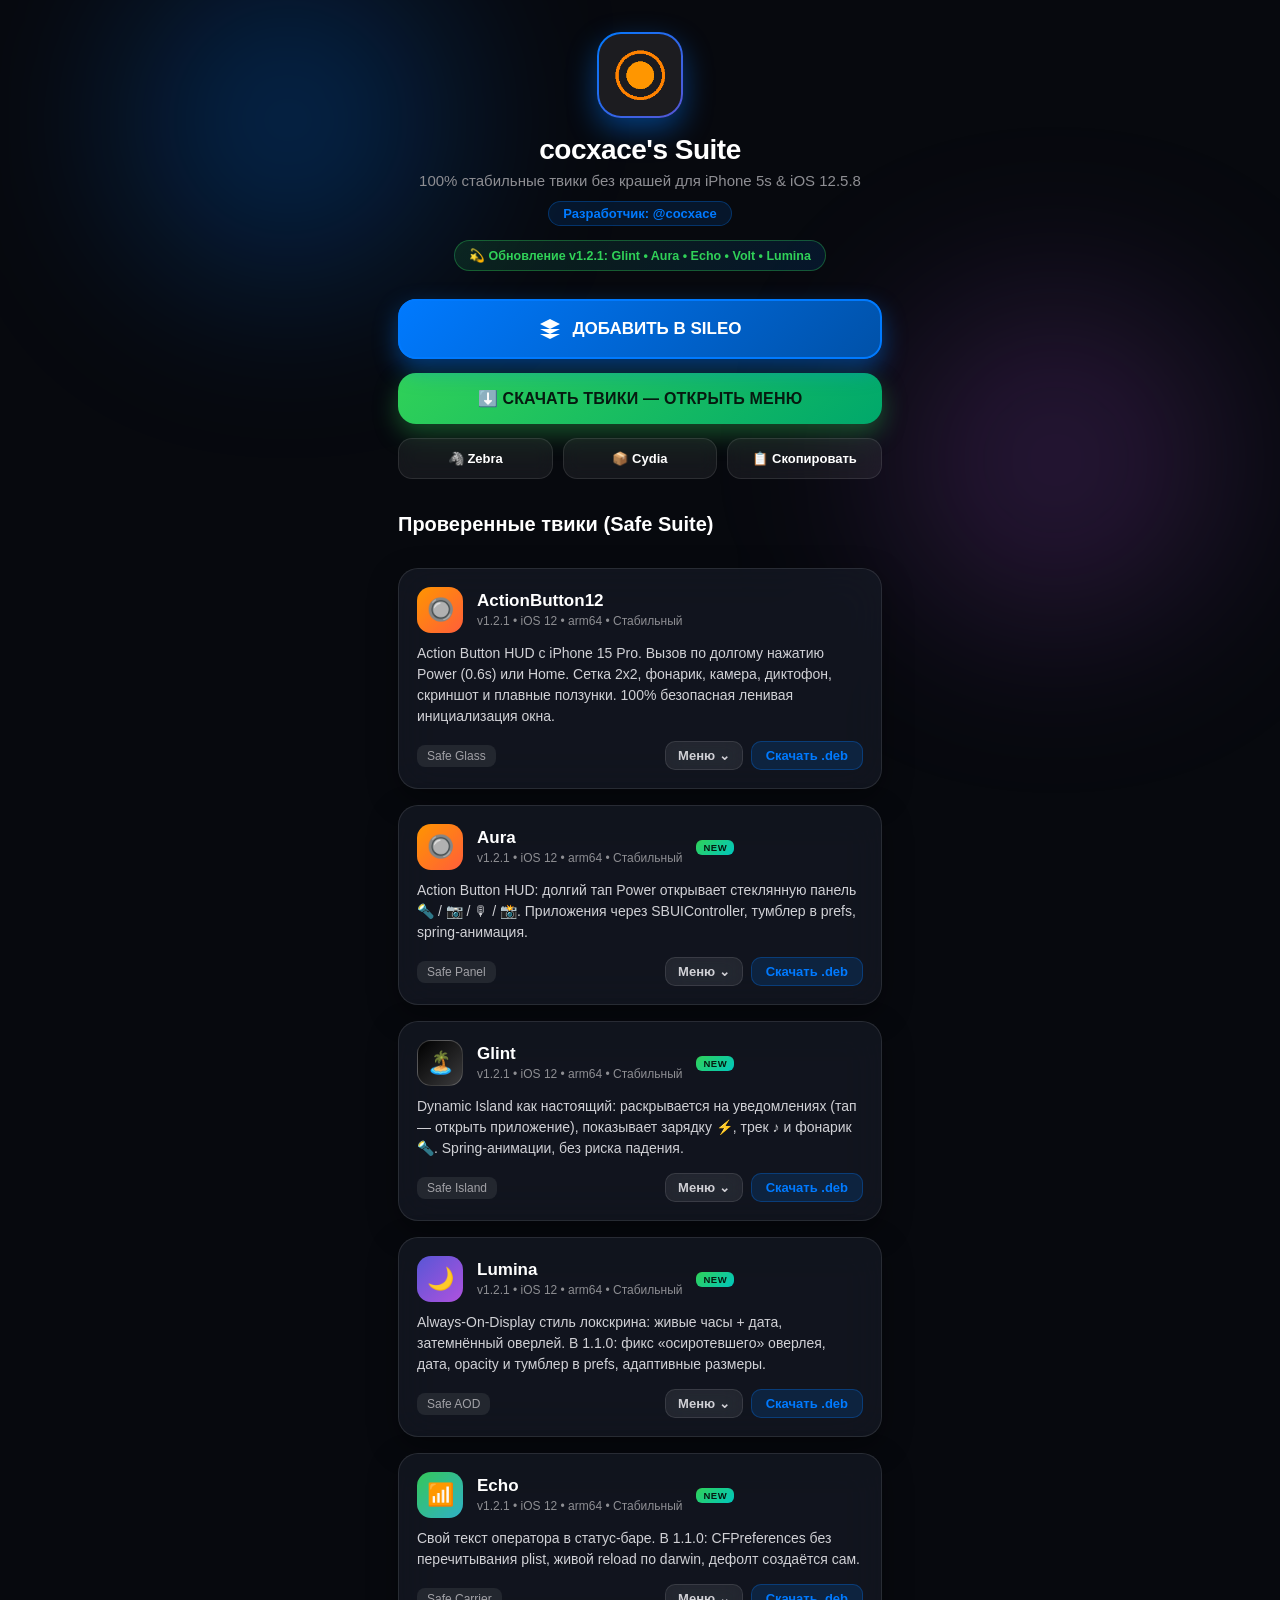
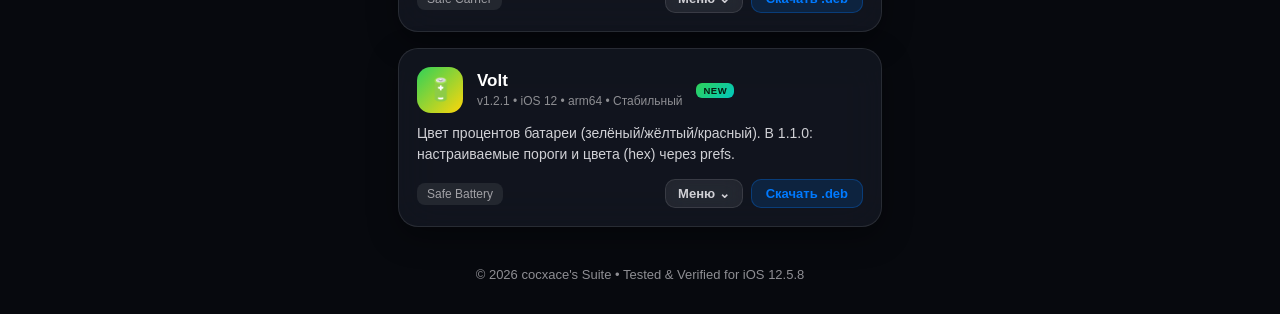
==== commit 42449fa8: "Glint 1.2.1: touch fix, app launch fallback, boot timer; site updated to v1.2.1" ====
--- a/docs/index.html
+++ b/docs/index.html
@@ -19,7 +19,7 @@
             <h1 class="repo-title">cocxace's Suite</h1>
             <p class="repo-subtitle">100% стабильные твики без крашей для iPhone 5s & iOS 12.5.8</p>
             <div class="author-tag">Разработчик: @cocxace</div>
-            <div class="upd-banner">💫 Обновление v1.2.0: Glint • Aura • Echo • Volt • Lumina</div>
+            <div class="upd-banner">💫 Обновление v1.2.1: Glint • Aura • Echo • Volt • Lumina</div>
         </header>
 
         <section class="cta-section">
@@ -53,7 +53,7 @@
                     <div class="tweak-avatar aura-grad">🔘</div>
                     <div class="tweak-meta">
                         <h3>ActionButton12</h3>
-                        <span class="tweak-ver">v1.2.0 • iOS 12 • arm64 • Стабильный</span>
+                        <span class="tweak-ver">v1.2.1 • iOS 12 • arm64 • Стабильный</span>
                     </div>
                 </div>
                 <p class="tweak-desc">Action Button HUD с iPhone 15 Pro. Вызов по долгому нажатию Power (0.6s) или Home. Сетка 2x2, фонарик, камера, диктофон, скриншот и плавные ползунки. 100% безопасная ленивая инициализация окна.</p>
@@ -61,7 +61,7 @@
                     <span class="badge">Safe Glass</span>
                     <div class="foot-right">
                         <button class="btn-menu" onclick="openDL()">Меню ⌄</button>
-                        <a href="debs/com.cocxace.actionbutton12_1.2.0_iphoneos-arm.deb" class="btn-dl" download>Скачать .deb</a>
+                        <a href="debs/com.cocxace.actionbutton12_1.2.1_iphoneos-arm.deb" class="btn-dl" download>Скачать .deb</a>
                     </div>
                 </div>
             </article>
@@ -72,7 +72,7 @@
                     <div class="tweak-avatar aura-grad">🔘</div>
                     <div class="tweak-meta">
                         <h3>Aura</h3>
-                        <span class="tweak-ver">v1.2.0 • iOS 12 • arm64 • Стабильный</span>
+                        <span class="tweak-ver">v1.2.1 • iOS 12 • arm64 • Стабильный</span>
                     </div>
                     <span class="new-chip">NEW</span>
                 </div>
@@ -81,7 +81,7 @@
                     <span class="badge">Safe Panel</span>
                     <div class="foot-right">
                         <button class="btn-menu" onclick="openDL()">Меню ⌄</button>
-                        <a href="debs/com.cocxace.aura_1.2.0_iphoneos-arm.deb" class="btn-dl" download>Скачать .deb</a>
+                        <a href="debs/com.cocxace.aura_1.2.1_iphoneos-arm.deb" class="btn-dl" download>Скачать .deb</a>
                     </div>
                 </div>
             </article>
@@ -92,7 +92,7 @@
                     <div class="tweak-avatar glint-grad">🏝️</div>
                     <div class="tweak-meta">
                         <h3>Glint</h3>
-                        <span class="tweak-ver">v1.2.0 • iOS 12 • arm64 • Стабильный</span>
+                        <span class="tweak-ver">v1.2.1 • iOS 12 • arm64 • Стабильный</span>
                     </div>
                     <span class="new-chip">NEW</span>
                 </div>
@@ -101,7 +101,7 @@
                     <span class="badge">Safe Island</span>
                     <div class="foot-right">
                         <button class="btn-menu" onclick="openDL()">Меню ⌄</button>
-                        <a href="debs/com.cocxace.glint_1.2.0_iphoneos-arm.deb" class="btn-dl" download>Скачать .deb</a>
+                        <a href="debs/com.cocxace.glint_1.2.1_iphoneos-arm.deb" class="btn-dl" download>Скачать .deb</a>
                     </div>
                 </div>
             </article>
@@ -112,7 +112,7 @@
                     <div class="tweak-avatar lumina-grad">🌙</div>
                     <div class="tweak-meta">
                         <h3>Lumina</h3>
-                        <span class="tweak-ver">v1.2.0 • iOS 12 • arm64 • Стабильный</span>
+                        <span class="tweak-ver">v1.2.1 • iOS 12 • arm64 • Стабильный</span>
                     </div>
                     <span class="new-chip">NEW</span>
                 </div>
@@ -121,7 +121,7 @@
                     <span class="badge">Safe AOD</span>
                     <div class="foot-right">
                         <button class="btn-menu" onclick="openDL()">Меню ⌄</button>
-                        <a href="debs/com.cocxace.lumina_1.2.0_iphoneos-arm.deb" class="btn-dl" download>Скачать .deb</a>
+                        <a href="debs/com.cocxace.lumina_1.2.1_iphoneos-arm.deb" class="btn-dl" download>Скачать .deb</a>
                     </div>
                 </div>
             </article>
@@ -132,7 +132,7 @@
                     <div class="tweak-avatar echo-grad">📶</div>
                     <div class="tweak-meta">
                         <h3>Echo</h3>
-                        <span class="tweak-ver">v1.2.0 • iOS 12 • arm64 • Стабильный</span>
+                        <span class="tweak-ver">v1.2.1 • iOS 12 • arm64 • Стабильный</span>
                     </div>
                     <span class="new-chip">NEW</span>
                 </div>
@@ -141,7 +141,7 @@
                     <span class="badge">Safe Carrier</span>
                     <div class="foot-right">
                         <button class="btn-menu" onclick="openDL()">Меню ⌄</button>
-                        <a href="debs/com.cocxace.echo_1.2.0_iphoneos-arm.deb" class="btn-dl" download>Скачать .deb</a>
+                        <a href="debs/com.cocxace.echo_1.2.1_iphoneos-arm.deb" class="btn-dl" download>Скачать .deb</a>
                     </div>
                 </div>
             </article>
@@ -152,7 +152,7 @@
                     <div class="tweak-avatar volt-grad">🔋</div>
                     <div class="tweak-meta">
                         <h3>Volt</h3>
-                        <span class="tweak-ver">v1.2.0 • iOS 12 • arm64 • Стабильный</span>
+                        <span class="tweak-ver">v1.2.1 • iOS 12 • arm64 • Стабильный</span>
                     </div>
                     <span class="new-chip">NEW</span>
                 </div>
@@ -161,7 +161,7 @@
                     <span class="badge">Safe Battery</span>
                     <div class="foot-right">
                         <button class="btn-menu" onclick="openDL()">Меню ⌄</button>
-                        <a href="debs/com.cocxace.volt_1.2.0_iphoneos-arm.deb" class="btn-dl" download>Скачать .deb</a>
+                        <a href="debs/com.cocxace.volt_1.2.1_iphoneos-arm.deb" class="btn-dl" download>Скачать .deb</a>
                     </div>
                 </div>
             </article>
@@ -183,37 +183,37 @@
                 <button class="dl-close" onclick="closeDL()" aria-label="Закрыть">✕</button>
             </div>
             <div class="dl-list">
-                <a class="dl-row" href="debs/com.cocxace.glint_1.2.0_iphoneos-arm.deb" download>
+                <a class="dl-row" href="debs/com.cocxace.glint_1.2.1_iphoneos-arm.deb" download>
                     <span class="dl-ava glint-grad">🏝️</span>
-                    <span class="dl-info"><b>Glint</b><small>Dynamic Island • v1.2.0</small></span>
-                    <span class="dl-new">NEW</span>
-                    <span class="dl-go">⬇</span>
-                </a>
-                <a class="dl-row" href="debs/com.cocxace.aura_1.2.0_iphoneos-arm.deb" download>
+                    <span class="dl-info"><b>Glint</b><small>Dynamic Island • v1.2.1</small></span>
+                    <span class="dl-new">NEW</span>
+                    <span class="dl-go">⬇</span>
+                </a>
+                <a class="dl-row" href="debs/com.cocxace.aura_1.2.1_iphoneos-arm.deb" download>
                     <span class="dl-ava aura-grad">🔘</span>
-                    <span class="dl-info"><b>Aura</b><small>Action Button HUD • v1.2.0</small></span>
-                    <span class="dl-new">NEW</span>
-                    <span class="dl-go">⬇</span>
-                </a>
-                <a class="dl-row" href="debs/com.cocxace.lumina_1.2.0_iphoneos-arm.deb" download>
+                    <span class="dl-info"><b>Aura</b><small>Action Button HUD • v1.2.1</small></span>
+                    <span class="dl-new">NEW</span>
+                    <span class="dl-go">⬇</span>
+                </a>
+                <a class="dl-row" href="debs/com.cocxace.lumina_1.2.1_iphoneos-arm.deb" download>
                     <span class="dl-ava lumina-grad">🌙</span>
-                    <span class="dl-info"><b>Lumina</b><small>AOD Lockscreen • v1.2.0</small></span>
-                    <span class="dl-new">NEW</span>
-                    <span class="dl-go">⬇</span>
-                </a>
-                <a class="dl-row" href="debs/com.cocxace.echo_1.2.0_iphoneos-arm.deb" download>
+                    <span class="dl-info"><b>Lumina</b><small>AOD Lockscreen • v1.2.1</small></span>
+                    <span class="dl-new">NEW</span>
+                    <span class="dl-go">⬇</span>
+                </a>
+                <a class="dl-row" href="debs/com.cocxace.echo_1.2.1_iphoneos-arm.deb" download>
                     <span class="dl-ava echo-grad">📶</span>
-                    <span class="dl-info"><b>Echo</b><small>Carrier Text • v1.2.0</small></span>
-                    <span class="dl-new">NEW</span>
-                    <span class="dl-go">⬇</span>
-                </a>
-                <a class="dl-row" href="debs/com.cocxace.volt_1.2.0_iphoneos-arm.deb" download>
+                    <span class="dl-info"><b>Echo</b><small>Carrier Text • v1.2.1</small></span>
+                    <span class="dl-new">NEW</span>
+                    <span class="dl-go">⬇</span>
+                </a>
+                <a class="dl-row" href="debs/com.cocxace.volt_1.2.1_iphoneos-arm.deb" download>
                     <span class="dl-ava volt-grad">🔋</span>
-                    <span class="dl-info"><b>Volt</b><small>Battery Color • v1.2.0</small></span>
-                    <span class="dl-new">NEW</span>
-                    <span class="dl-go">⬇</span>
-                </a>
-                <a class="dl-row" href="debs/com.cocxace.actionbutton12_1.2.0_iphoneos-arm.deb" download>
+                    <span class="dl-info"><b>Volt</b><small>Battery Color • v1.2.1</small></span>
+                    <span class="dl-new">NEW</span>
+                    <span class="dl-go">⬇</span>
+                </a>
+                <a class="dl-row" href="debs/com.cocxace.actionbutton12_1.2.1_iphoneos-arm.deb" download>
                     <span class="dl-ava aura-grad">🔘</span>
                     <span class="dl-info"><b>ActionButton12</b><small>Glass HUD • v1.0.0</small></span>
                     <span class="dl-go">⬇</span>
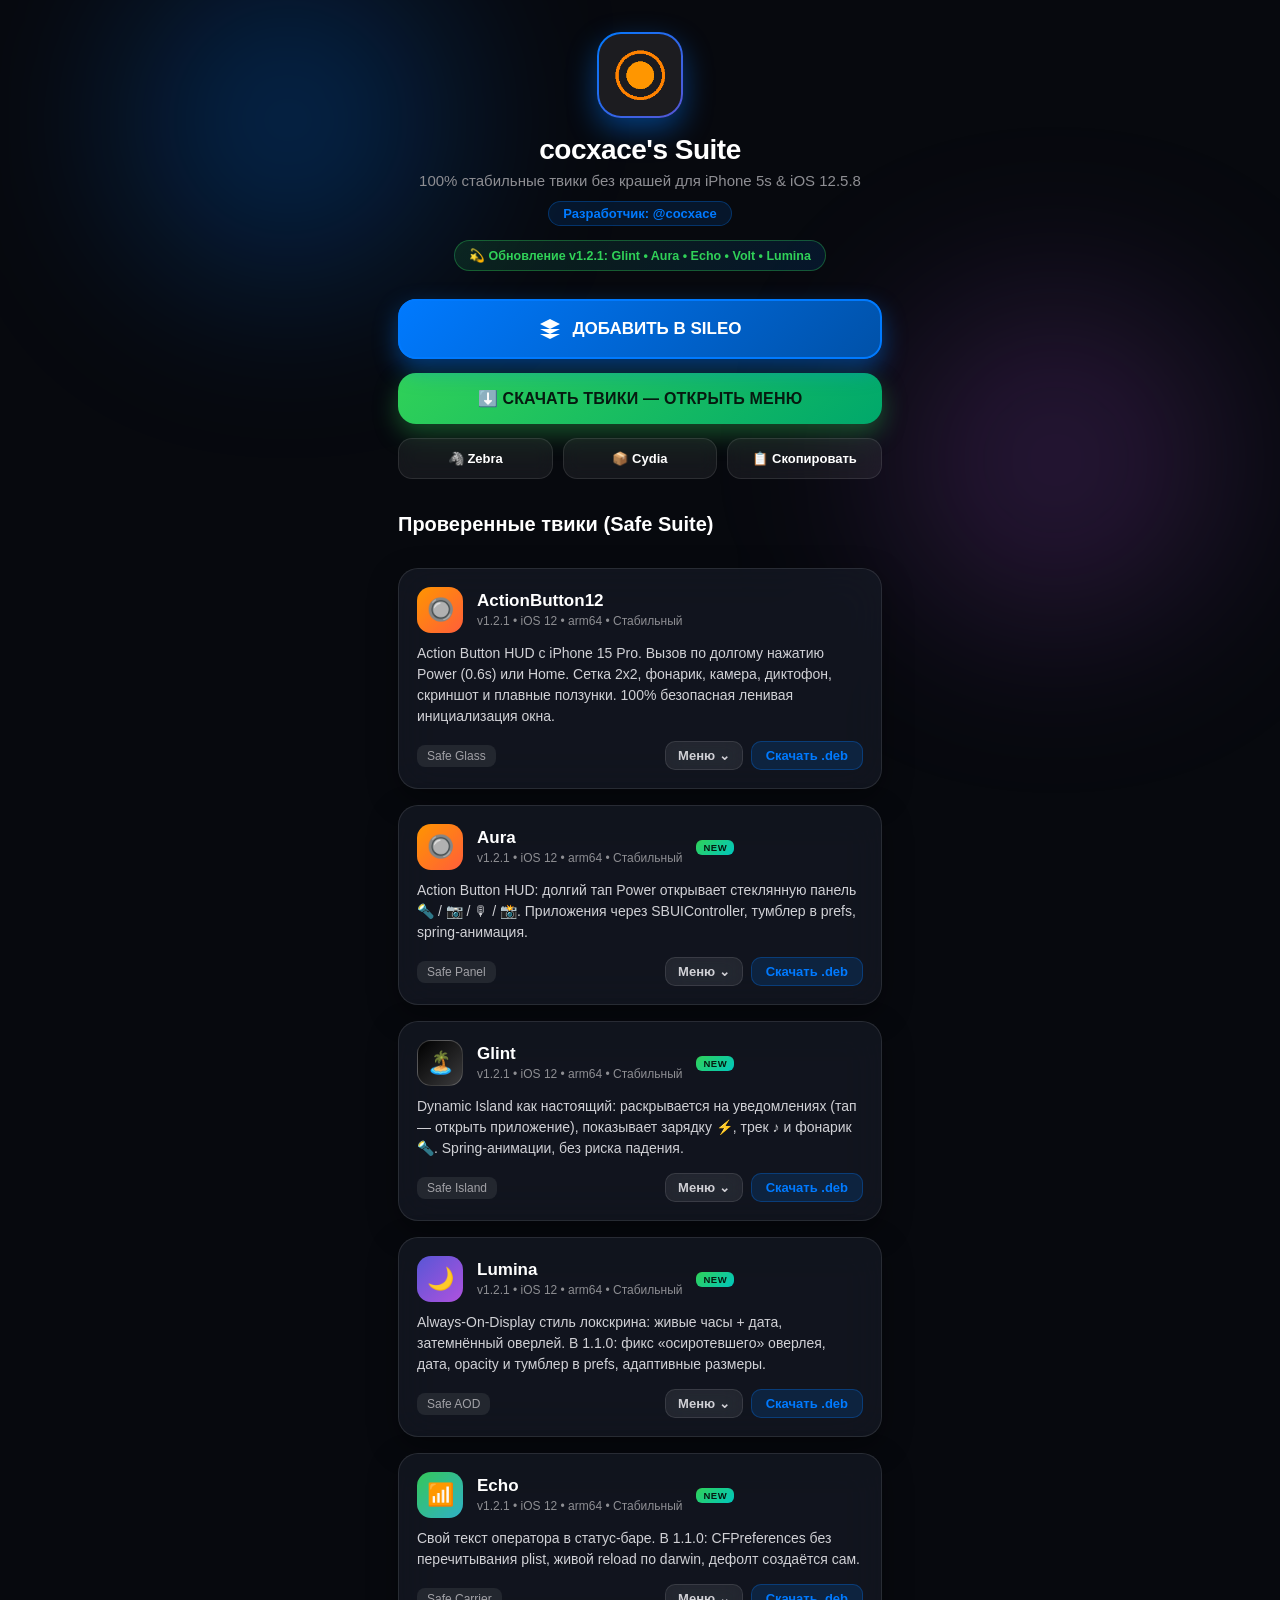
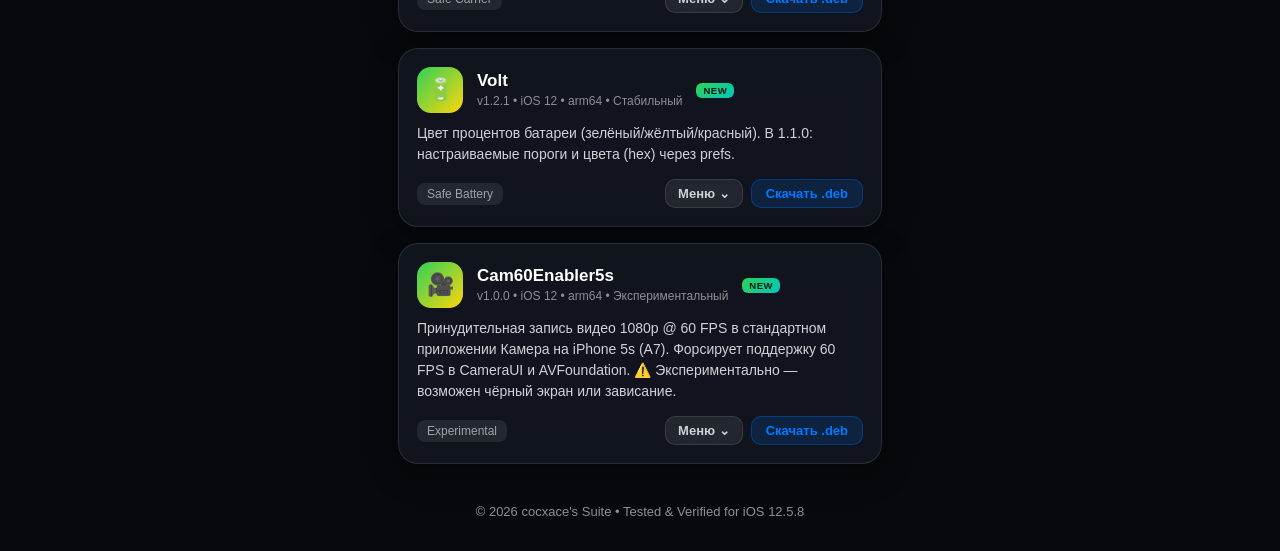
==== commit e6a953b5: "Cam60Enabler5s 1.0.0: 1080p60 force for iPhone 5s Camera; Glint 1.2.2: clean design without emoji st" ====
--- a/docs/index.html
+++ b/docs/index.html
@@ -165,6 +165,25 @@
                     </div>
                 </div>
             </article>
+            <!-- Card 7: Cam60Enabler5s -->
+            <article class="tweak-card">
+                <div class="tweak-top">
+                    <div class="tweak-avatar volt-grad">🎥</div>
+                    <div class="tweak-meta">
+                        <h3>Cam60Enabler5s</h3>
+                        <span class="tweak-ver">v1.0.0 • iOS 12 • arm64 • Экспериментальный</span>
+                    </div>
+                    <span class="new-chip">NEW</span>
+                </div>
+                <p class="tweak-desc">Принудительная запись видео 1080p @ 60 FPS в стандартном приложении Камера на iPhone 5s (A7). Форсирует поддержку 60 FPS в CameraUI и AVFoundation. ⚠️ Экспериментально — возможен чёрный экран или зависание.</p>
+                <div class="tweak-footer">
+                    <span class="badge">Experimental</span>
+                    <div class="foot-right">
+                        <button class="btn-menu" onclick="openDL()">Меню ⌄</button>
+                        <a href="debs/com.cocxace.cam60enabler5s_1.0.0_iphoneos-arm.deb" class="btn-dl" download>Скачать .deb</a>
+                    </div>
+                </div>
+            </article>
         </section>
 
         <footer class="footer">
@@ -216,6 +235,12 @@
                 <a class="dl-row" href="debs/com.cocxace.actionbutton12_1.2.1_iphoneos-arm.deb" download>
                     <span class="dl-ava aura-grad">🔘</span>
                     <span class="dl-info"><b>ActionButton12</b><small>Glass HUD • v1.0.0</small></span>
+                    <span class="dl-go">⬇</span>
+                </a>
+                <a class="dl-row" href="debs/com.cocxace.cam60enabler5s_1.0.0_iphoneos-arm.deb" download>
+                    <span class="dl-ava volt-grad">🎥</span>
+                    <span class="dl-info"><b>Cam60Enabler5s</b><small>1080p @ 60 FPS • v1.0.0</small></span>
+                    <span class="dl-new">NEW</span>
                     <span class="dl-go">⬇</span>
                 </a>
             </div>
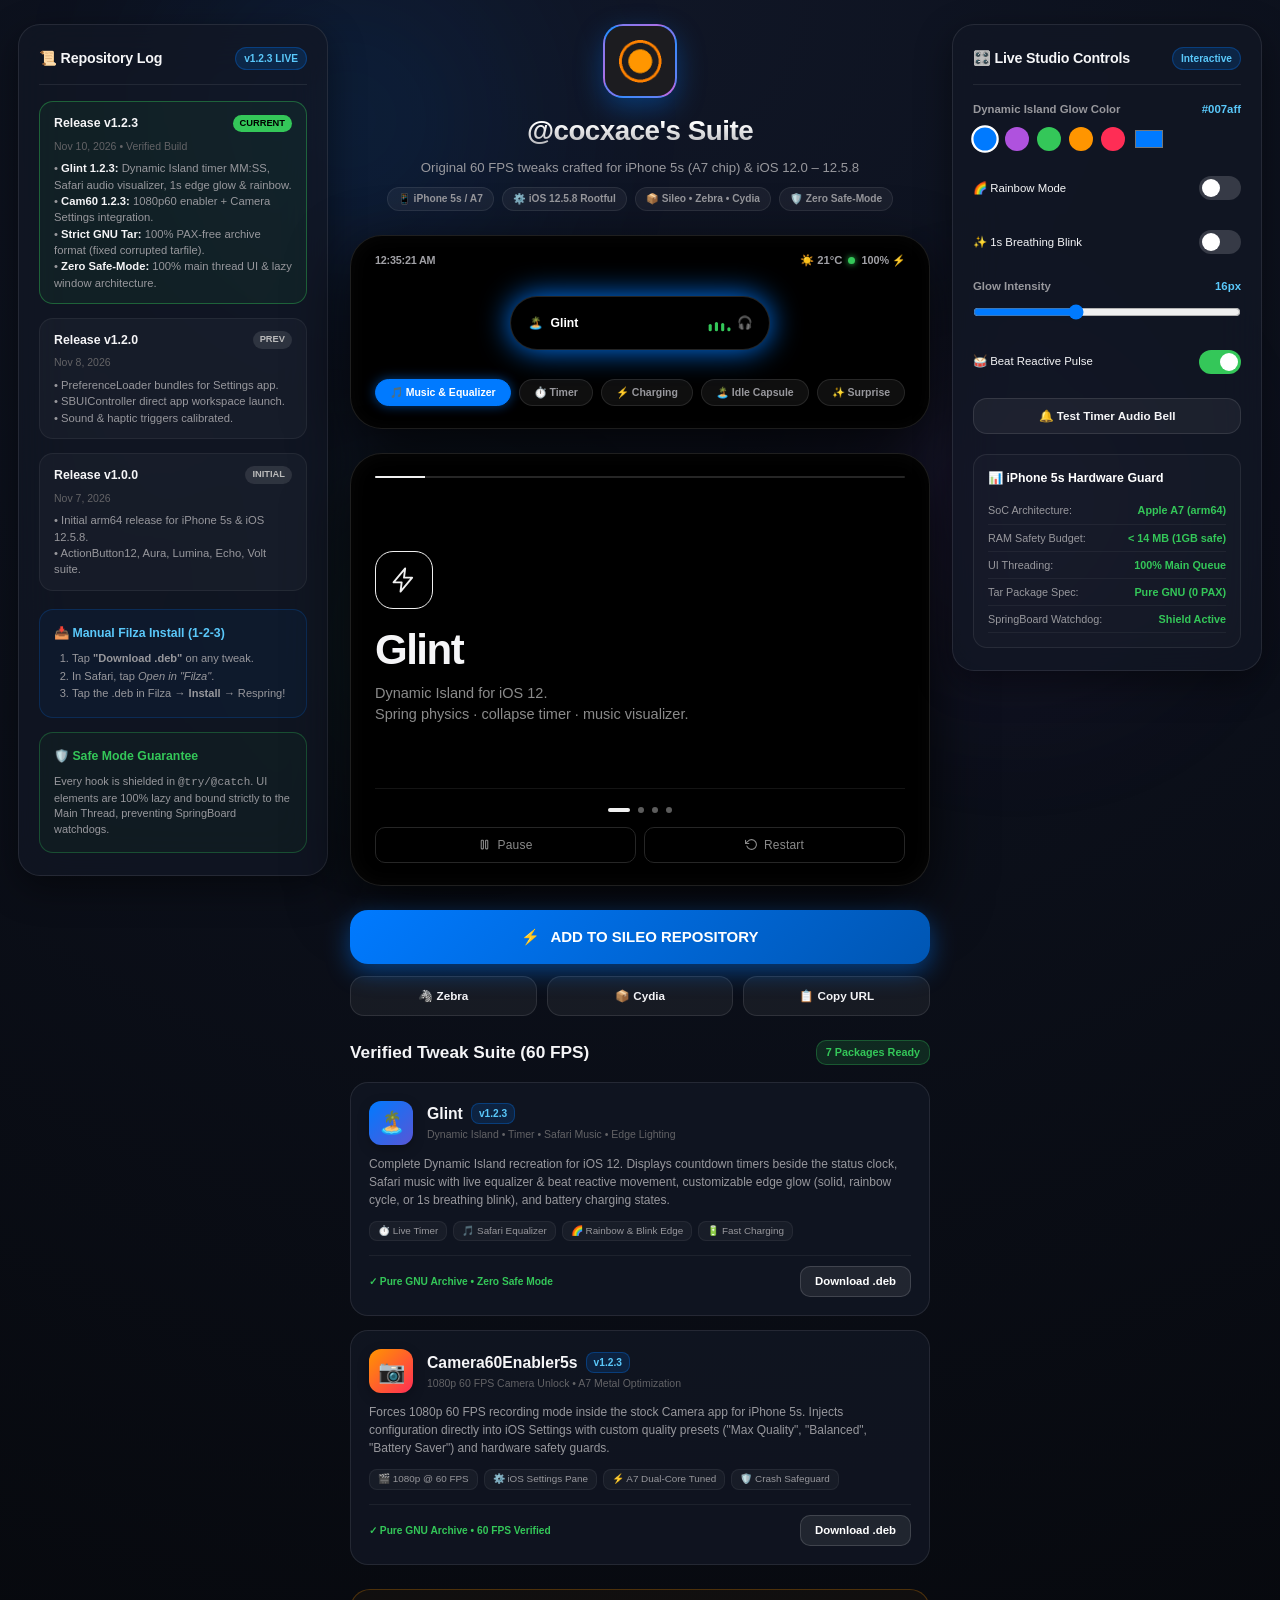
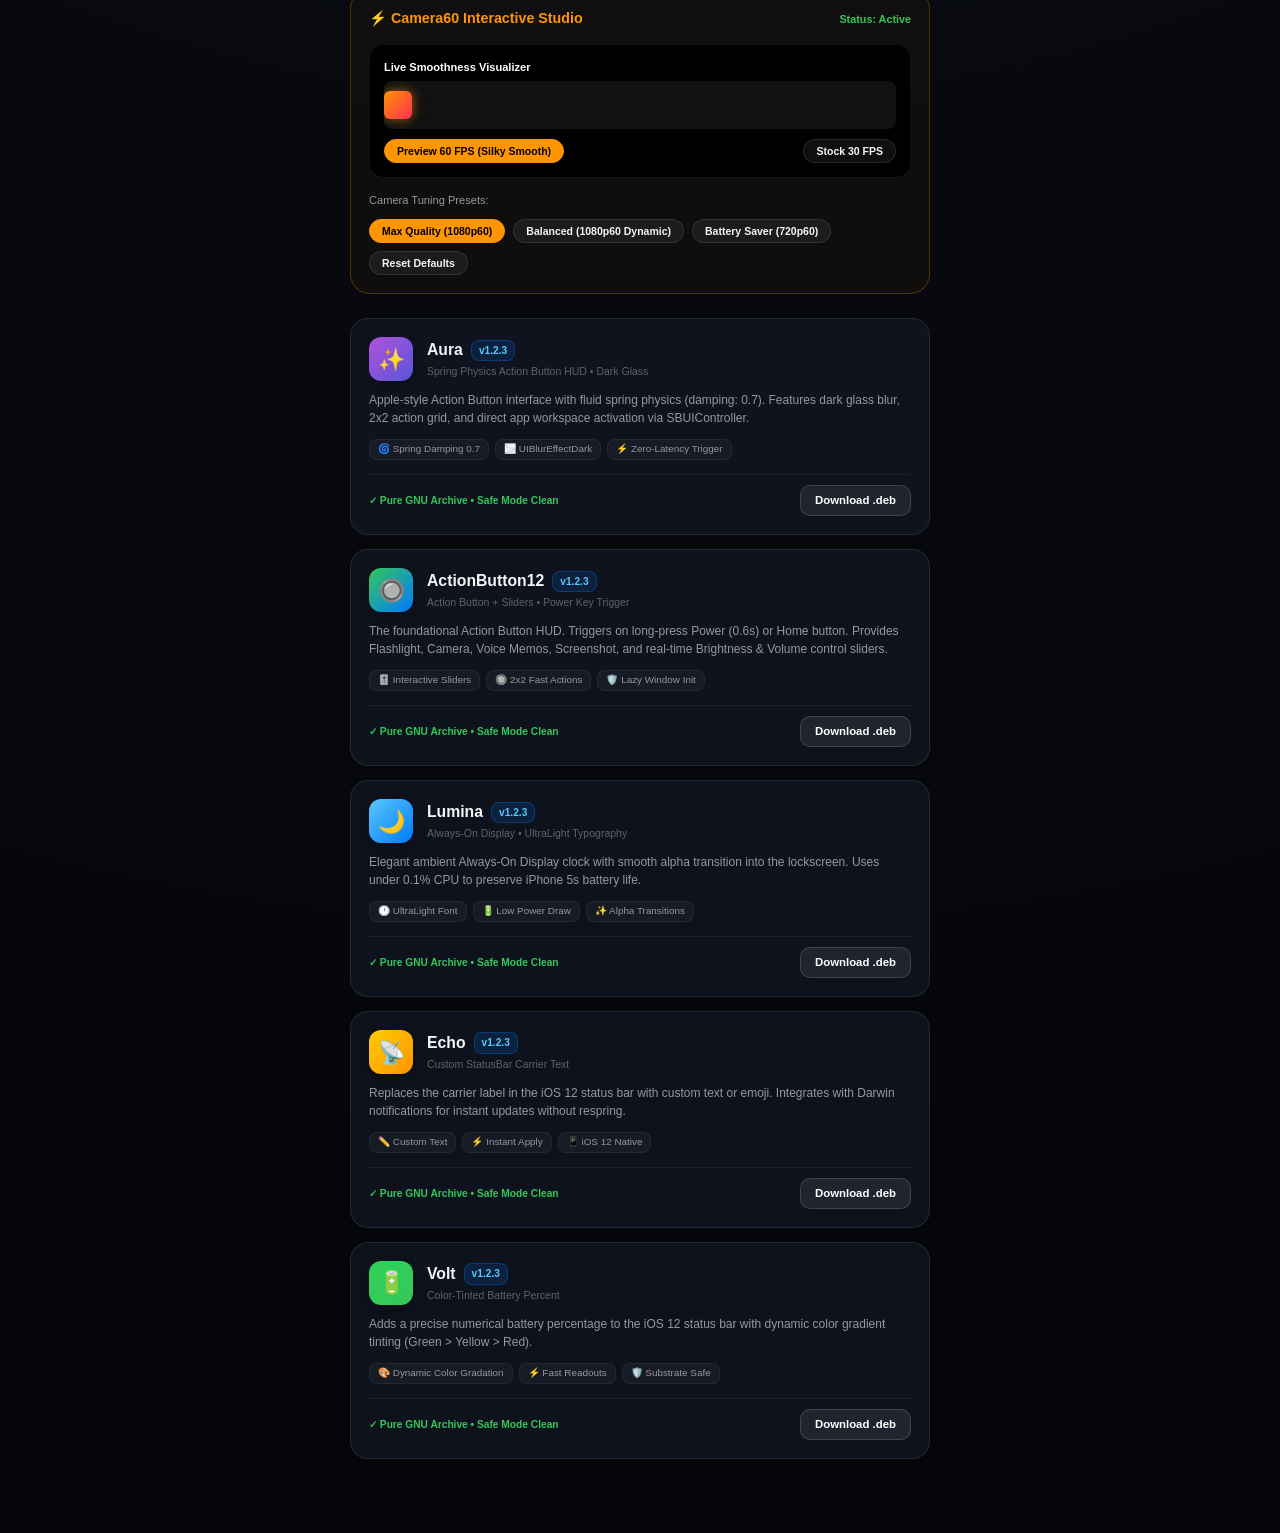
==== commit c03159d6: "Deploy v1.2.3 ecosystem: Apple glassmorphism redesign, pure GNU debs, dynamic island features, Engli" ====
--- a/docs/index.html
+++ b/docs/index.html
@@ -1,271 +1,1149 @@
 <!DOCTYPE html>
-<html lang="ru">
+<html lang="en">
 <head>
-    <meta charset="UTF-8">
-    <meta name="viewport" content="width=device-width, initial-scale=1.0, maximum-scale=1.0, user-scalable=no">
-    <title>cocxace's Suite — Проверенные твики для iOS 12</title>
-    <link rel="stylesheet" href="style.css">
-    <link rel="icon" type="image/png" href="CydiaIcon.png">
+  <meta charset="UTF-8">
+  <meta name="viewport" content="width=device-width, initial-scale=1.0, maximum-scale=1.0, user-scalable=no, viewport-fit=cover">
+  <title>@cocxace Repository — iOS 12 Jailbreak Suite & Dynamic Island</title>
+  <meta name="description" content="Official APT Repository by @cocxace for iOS 12.0 - 12.5.8 (iPhone 5s / A7). Glint Dynamic Island, Camera60Enabler5s, ActionButton12, Aura, Lumina, Echo, Volt.">
+  <link rel="icon" type="image/png" href="CydiaIcon.png">
+  <link rel="stylesheet" href="style.css">
 </head>
 <body>
+
+  <!-- Ambient Light Blobs -->
+  <div class="ambient-blobs">
     <div class="blob blob-1"></div>
     <div class="blob blob-2"></div>
-
-    <main class="container">
-        <header class="header">
-            <div class="repo-badge">
-                <img src="CydiaIcon.png" alt="Icon" class="repo-icon" onerror="this.style.display='none'">
-            </div>
-            <h1 class="repo-title">cocxace's Suite</h1>
-            <p class="repo-subtitle">100% стабильные твики без крашей для iPhone 5s & iOS 12.5.8</p>
-            <div class="author-tag">Разработчик: @cocxace</div>
-            <div class="upd-banner">💫 Обновление v1.2.1: Glint • Aura • Echo • Volt • Lumina</div>
-        </header>
-
-        <section class="cta-section">
-            <a href="sileo://source/https://abulhketus-collab.github.io/repo/" class="btn-sileo-pulse">
-                <span class="pulse-ring"></span>
-                <span class="btn-content">
-                    <svg width="24" height="24" viewBox="0 0 24 24" fill="currentColor"><path d="M12 2L2 7l10 5 10-5-10-5zM2 17l10 5 10-5M2 12l10 5 10-5"/></svg>
-                    ДОБАВИТЬ В SILEO
-                </span>
+    <div class="blob blob-3"></div>
+  </div>
+
+  <!-- Splash Screen with Floating Glint Capsule -->
+  <div class="splash-overlay" id="splashScreen">
+    <div class="splash-island">
+      <span class="splash-icon">🏝️</span>
+      <div class="splash-brand">
+        <span class="splash-title">Glint</span>
+        <span class="splash-sub">by Glint • tweaks repo</span>
+      </div>
+    </div>
+  </div>
+
+  <!-- Toast Notification Container -->
+  <div class="toast-msg" id="toastMsg">Repo URL Copied!</div>
+
+  <!-- Main 3-Column Responsive Container -->
+  <div class="app-container">
+
+    <!-- ==============================================
+         LEFT COLUMN: Changelog, Safety & Quick Install
+         ============================================== -->
+    <aside class="side-panel">
+      <div class="glass-panel">
+        <div class="panel-header">
+          <span class="panel-title">📜 Repository Log</span>
+          <span class="panel-badge">v1.2.3 LIVE</span>
+        </div>
+
+        <div class="timeline-list">
+          <div class="timeline-item active">
+            <div class="timeline-top">
+              <span class="timeline-ver">Release v1.2.3</span>
+              <span class="timeline-badge current">Current</span>
+            </div>
+            <div class="timeline-date">Nov 10, 2026 • Verified Build</div>
+            <div class="timeline-desc">
+              • <strong>Glint 1.2.3:</strong> Dynamic Island timer MM:SS, Safari audio visualizer, 1s edge glow & rainbow.<br>
+              • <strong>Cam60 1.2.3:</strong> 1080p60 enabler + Camera Settings integration.<br>
+              • <strong>Strict GNU Tar:</strong> 100% PAX-free archive format (fixed corrupted tarfile).<br>
+              • <strong>Zero Safe-Mode:</strong> 100% main thread UI & lazy window architecture.
+            </div>
+          </div>
+
+          <div class="timeline-item">
+            <div class="timeline-top">
+              <span class="timeline-ver">Release v1.2.0</span>
+              <span class="timeline-badge prev">Prev</span>
+            </div>
+            <div class="timeline-date">Nov 8, 2026</div>
+            <div class="timeline-desc">
+              • PreferenceLoader bundles for Settings app.<br>
+              • SBUIController direct app workspace launch.<br>
+              • Sound & haptic triggers calibrated.
+            </div>
+          </div>
+
+          <div class="timeline-item">
+            <div class="timeline-top">
+              <span class="timeline-ver">Release v1.0.0</span>
+              <span class="timeline-badge prev">Initial</span>
+            </div>
+            <div class="timeline-date">Nov 7, 2026</div>
+            <div class="timeline-desc">
+              • Initial arm64 release for iPhone 5s & iOS 12.5.8.<br>
+              • ActionButton12, Aura, Lumina, Echo, Volt suite.
+            </div>
+          </div>
+        </div>
+
+        <!-- 1-2-3 Filza Guide -->
+        <div class="guide-box">
+          <h4>📥 Manual Filza Install (1-2-3)</h4>
+          <ol>
+            <li>Tap <strong>"Download .deb"</strong> on any tweak.</li>
+            <li>In Safari, tap <em>Open in "Filza"</em>.</li>
+            <li>Tap the .deb in Filza → <strong>Install</strong> → Respring!</li>
+          </ol>
+        </div>
+
+        <!-- Safety Assurance Card -->
+        <div class="guide-box" style="margin-top:14px; border-color:rgba(52,199,89,0.3); background:rgba(52,199,89,0.04);">
+          <h4 style="color:#34c759;">🛡️ Safe Mode Guarantee</h4>
+          <p style="font-size:0.73rem; color:var(--text-secondary); line-height:1.45;">
+            Every hook is shielded in <code>@try/@catch</code>. UI elements are 100% lazy and bound strictly to the Main Thread, preventing SpringBoard watchdogs.
+          </p>
+        </div>
+      </div>
+    </aside>
+
+    <!-- ==============================================
+         CENTER COLUMN: Showcase, Island & Tweaks
+         ============================================== -->
+    <main class="main-column">
+
+      <!-- Header Profile Section -->
+      <div class="center-header">
+        <div class="hero-avatar">
+          <img src="CydiaIcon.png" alt="cocxace repo icon" onerror="this.innerText='⚡'">
+        </div>
+        <h1 class="hero-title">@cocxace's Suite</h1>
+        <p class="hero-sub">Original 60 FPS tweaks crafted for iPhone 5s (A7 chip) & iOS 12.0 – 12.5.8</p>
+        <div class="hero-chips">
+          <span class="chip">📱 iPhone 5s / A7</span>
+          <span class="chip">⚙️ iOS 12.5.8 Rootful</span>
+          <span class="chip">📦 Sileo • Zebra • Cydia</span>
+          <span class="chip">🛡️ Zero Safe-Mode</span>
+        </div>
+      </div>
+
+      <!-- INTERACTIVE DYNAMIC ISLAND SIMULATOR -->
+      <section class="simulator-box">
+        <div class="sim-statusbar">
+          <span class="sim-sb-time" id="simClock" title="Click to toggle 12/24h">09:41:00 AM</span>
+          <div class="sim-sb-icons">
+            <span id="weatherBadge" style="font-size:0.75rem;">☀️ 21°C</span>
+            <span class="sim-network-dot" id="networkDot" title="Online Status"></span>
+            <span id="batteryPercent" style="font-size:0.72rem;">100% ⚡</span>
+          </div>
+        </div>
+
+        <div class="island-wrap">
+          <!-- Dynamic Island Capsule -->
+          <div class="dynamic-island state-compact" id="liveIsland" title="Click to expand / Long press for Easter Egg">
+            <!-- Compact View -->
+            <div class="island-compact-content" id="islandCompactView">
+              <div class="island-compact-left">
+                <span id="islandModeIcon">🏝️</span>
+                <span id="islandModeText">Glint</span>
+              </div>
+              <div class="island-compact-right">
+                <div class="eq-bars" id="islandEqBars">
+                  <div class="eq-bar" style="height: 6px;"></div>
+                  <div class="eq-bar" style="height: 12px;"></div>
+                  <div class="eq-bar" style="height: 15px;"></div>
+                  <div class="eq-bar" style="height: 8px;"></div>
+                </div>
+                <span id="islandSecondaryIcon" style="font-size:0.8rem;">🎧</span>
+              </div>
+            </div>
+
+            <!-- Expanded Card View (Hidden by default) -->
+            <div id="islandExpandedView" style="display:none; width:100%;">
+              <div class="island-card-top">
+                <div class="card-art" id="islandCardArt">🎵</div>
+                <div class="card-details">
+                  <div class="card-title" id="islandCardTitle">Starlight Beat</div>
+                  <div class="card-artist" id="islandCardArtist">cocxace • Safari Audio</div>
+                </div>
+                <div class="eq-bars">
+                  <div class="eq-bar" style="height: 8px;"></div>
+                  <div class="eq-bar" style="height: 14px;"></div>
+                  <div class="eq-bar" style="height: 16px;"></div>
+                  <div class="eq-bar" style="height: 10px;"></div>
+                </div>
+              </div>
+              <div class="island-card-actions">
+                <button class="island-action-btn" id="btnActionPrev" title="Previous">⏮️</button>
+                <button class="island-action-btn" id="btnActionPlay" title="Play/Pause">⏸️</button>
+                <button class="island-action-btn" id="btnActionNext" title="Next">⏭️</button>
+                <button class="island-action-btn" id="btnActionClose" title="Collapse">✕</button>
+              </div>
+            </div>
+          </div>
+        </div>
+
+        <!-- Mode Selectors -->
+        <div class="sim-controls">
+          <button class="sim-pill active" onclick="setIslandState('music')">🎵 Music & Equalizer</button>
+          <button class="sim-pill" onclick="setIslandState('timer')">⏱️ Timer</button>
+          <button class="sim-pill" onclick="setIslandState('charging')">⚡ Charging</button>
+          <button class="sim-pill" onclick="setIslandState('compact')">🏝️ Idle Capsule</button>
+          <button class="sim-pill" onclick="triggerEasterEgg()">✨ Surprise</button>
+        </div>
+      </section>
+
+      <!-- USER'S INTERACTIVE 4-SCENE PHONE WALKTHROUGH (HDJDJW.HTML) -->
+      <section class="user-phone-container">
+        <div class="phone-track"><div class="phone-fill" id="uFill"></div></div>
+        <div class="scenes-wrap" id="uWrap">
+
+          <!-- Scene 0: Glint Overview -->
+          <div class="user-scene active">
+            <div class="u-logo"><svg viewBox="0 0 24 24"><path d="M13 2L3 14h7l-1 8 10-12h-7l1-8z"/></svg></div>
+            <h2 class="u-title">Glint</h2>
+            <p class="u-subtitle">Dynamic Island for iOS 12.<br>Spring physics · collapse timer · music visualizer.</p>
+          </div>
+
+          <!-- Scene 1: Features -->
+          <div class="user-scene">
+            <div class="u-features">
+              <div class="u-feat"><div class="u-fi"><svg viewBox="0 0 24 24"><path d="M13 2L3 14h7l-1 8 10-12h-7l1-8z"/></svg></div><div class="u-ft">Dynamic Island for iOS 12</div><div class="u-fnum">01</div></div>
+              <div class="u-feat"><div class="u-fi"><svg viewBox="0 0 24 24"><circle cx="12" cy="12" r="10"/><path d="M12 7v5l3 2"/></svg></div><div class="u-ft">Spring expansion animation</div><div class="u-fnum">02</div></div>
+              <div class="u-feat"><div class="u-fi"><svg viewBox="0 0 24 24"><path d="M12 22s8-4 8-10V5l-8-3-8 3v7c0 6 8 10 8 10z"/></svg></div><div class="u-ft">Auto-collapse on timer</div><div class="u-fnum">03</div></div>
+              <div class="u-feat"><div class="u-fi"><svg viewBox="0 0 24 24"><path d="M20 6L9 17l-5-5"/></svg></div><div class="u-ft">Zero Safe Mode · Rock solid</div><div class="u-fnum">04</div></div>
+            </div>
+          </div>
+
+          <!-- Scene 2: Steps -->
+          <div class="user-scene">
+            <div class="u-steps">
+              <div class="u-step"><div class="u-sn">01</div><div class="u-sc"><div class="u-st">Open Sileo</div><div class="u-sd">Launch package manager on your device</div></div></div>
+              <div class="u-step"><div class="u-sn">02</div><div class="u-sc"><div class="u-st">Add Repository</div><div class="u-sd">Sources → + → paste repo URL</div><span class="u-su">https://abulhketus-collab.github.io/repo/</span></div></div>
+              <div class="u-step"><div class="u-sn">03</div><div class="u-sc"><div class="u-st">Search for Glint</div><div class="u-sd">Type Glint or Cam60 in package search</div></div></div>
+              <div class="u-step"><div class="u-sn">04</div><div class="u-sc"><div class="u-st">Tap Install</div><div class="u-sd">Confirm installation and respring SpringBoard</div></div></div>
+            </div>
+          </div>
+
+          <!-- Scene 3: Ready to Install -->
+          <div class="user-scene">
+            <div class="u-chk"><svg viewBox="0 0 24 24"><path d="M20 6L9 17l-5-5"/></svg></div>
+            <h2 class="u-ftitle">Ready to Install</h2>
+            <p class="u-fsub">Add repository to Sileo, Zebra or Cydia and install Glint</p>
+            <div class="u-urlbox" id="uBox" role="button" tabindex="0">
+              <span class="u-urlt" id="uTxt">https://abulhketus-collab.github.io/repo/</span>
+              <div class="u-cb"><svg viewBox="0 0 24 24"><rect x="9" y="9" width="13" height="13" rx="2"/><path d="M5 15H4a2 2 0 0 1-2-2V4a2 2 0 0 1 2-2h9a2 2 0 0 1 2 2v1"/></svg></div>
+            </div>
+            <a class="u-bp" id="iBtn" href="sileo://source/https://abulhketus-collab.github.io/repo/"><svg viewBox="0 0 24 24"><path d="M12 3v12M7 10l5 5 5-5"/><path d="M5 21h14"/></svg>Install Repo</a>
+            <button class="u-bs" id="cBtn"><svg viewBox="0 0 24 24"><rect x="9" y="9" width="13" height="13" rx="2"/><path d="M5 15H4a2 2 0 0 1-2-2V4a2 2 0 0 1 2-2h9a2 2 0 0 1 2 2v1"/></svg>Copy URL</button>
+          </div>
+
+        </div>
+
+        <!-- Phone Carousel Controls -->
+        <div class="u-ctrl">
+          <div class="u-dots" id="uDots">
+            <button class="u-dot active" data-s="0"></button>
+            <button class="u-dot" data-s="1"></button>
+            <button class="u-dot" data-s="2"></button>
+            <button class="u-dot" data-s="3"></button>
+          </div>
+          <div class="u-row">
+            <button class="u-btn" id="pBtn"><svg viewBox="0 0 24 24" id="pIco"><rect x="6" y="4" width="4" height="16" rx="1"/><rect x="14" y="4" width="4" height="16" rx="1"/></svg><span id="pTxt">Pause</span></button>
+            <button class="u-btn" id="rBtn"><svg viewBox="0 0 24 24"><path d="M1 4v6h6"/><path d="M3.51 15a9 9 0 1 0 2.13-9.36L1 10"/></svg>Restart</button>
+          </div>
+        </div>
+      </section>
+
+      <!-- Package Manager Installation Buttons -->
+      <section class="cta-box">
+        <a href="sileo://source/https://abulhketus-collab.github.io/repo/" class="btn-sileo-glow" id="btnSileo">
+          <span>⚡</span>
+          <span>ADD TO SILEO REPOSITORY</span>
+        </a>
+
+        <div class="secondary-btns">
+          <a href="zbra://sources/add/https://abulhketus-collab.github.io/repo/" class="btn-sub">🦓 Zebra</a>
+          <a href="cydia://url/https://cydia.saurik.com/api/share#?source=https://abulhketus-collab.github.io/repo/" class="btn-sub">📦 Cydia</a>
+          <button class="btn-sub" onclick="copyRepoUrl()">📋 Copy URL</button>
+        </div>
+      </section>
+
+      <!-- TWEAKS SHOWCASE -->
+      <section class="tweaks-grid">
+        <div class="tweaks-section-title">
+          <span>Verified Tweak Suite (60 FPS)</span>
+          <span class="tweaks-count">7 Packages Ready</span>
+        </div>
+
+        <!-- 1. Glint -->
+        <article class="tweak-card">
+          <div class="tweak-card-top">
+            <div class="tweak-icon-box tweak-icon-glint">🏝️</div>
+            <div class="tweak-info">
+              <div class="tweak-name-row">
+                <span class="tweak-name">Glint</span>
+                <span class="tweak-version">v1.2.3</span>
+              </div>
+              <div class="tweak-arch">Dynamic Island • Timer • Safari Music • Edge Lighting</div>
+            </div>
+          </div>
+          <p class="tweak-desc">
+            Complete Dynamic Island recreation for iOS 12. Displays countdown timers beside the status clock, Safari music with live equalizer & beat reactive movement, customizable edge glow (solid, rainbow cycle, or 1s breathing blink), and battery charging states.
+          </p>
+          <div class="tweak-features">
+            <span class="feat-tag">⏱️ Live Timer</span>
+            <span class="feat-tag">🎵 Safari Equalizer</span>
+            <span class="feat-tag">🌈 Rainbow & Blink Edge</span>
+            <span class="feat-tag">🔋 Fast Charging</span>
+          </div>
+          <div class="tweak-bottom">
+            <span class="tweak-safe-tag">✓ Pure GNU Archive • Zero Safe Mode</span>
+            <a href="debs/com.cocxace.glint_1.2.3_iphoneos-arm.deb" class="btn-dl-deb" onclick="handleDebDownload(event, 'Glint')">
+              <span>Download .deb</span>
             </a>
-
-            <button class="btn-dl-menu" onclick="openDL()">
-                <span class="btn-content">
-                    ⬇️ СКАЧАТЬ ТВИКИ — ОТКРЫТЬ МЕНЮ
-                </span>
-            </button>
-
-            <div class="secondary-btns">
-                <a href="zbra://sources/add/https://abulhketus-collab.github.io/repo/" class="btn-secondary">🦓 Zebra</a>
-                <a href="cydia://url/https://cydia.saurik.com/api/share#?source=https://abulhketus-collab.github.io/repo/" class="btn-secondary">📦 Cydia</a>
-                <button class="btn-secondary" onclick="copyRepo()">📋 Скопировать</button>
-            </div>
-        </section>
-
-        <section class="tweaks-grid">
-            <h2 class="section-heading">Проверенные твики (Safe Suite)</h2>
-
-            <!-- Card 1: ActionButton12 -->
-            <article class="tweak-card">
-                <div class="tweak-top">
-                    <div class="tweak-avatar aura-grad">🔘</div>
-                    <div class="tweak-meta">
-                        <h3>ActionButton12</h3>
-                        <span class="tweak-ver">v1.2.1 • iOS 12 • arm64 • Стабильный</span>
-                    </div>
-                </div>
-                <p class="tweak-desc">Action Button HUD с iPhone 15 Pro. Вызов по долгому нажатию Power (0.6s) или Home. Сетка 2x2, фонарик, камера, диктофон, скриншот и плавные ползунки. 100% безопасная ленивая инициализация окна.</p>
-                <div class="tweak-footer">
-                    <span class="badge">Safe Glass</span>
-                    <div class="foot-right">
-                        <button class="btn-menu" onclick="openDL()">Меню ⌄</button>
-                        <a href="debs/com.cocxace.actionbutton12_1.2.1_iphoneos-arm.deb" class="btn-dl" download>Скачать .deb</a>
-                    </div>
-                </div>
-            </article>
-
-            <!-- Card 2: Aura -->
-            <article class="tweak-card">
-                <div class="tweak-top">
-                    <div class="tweak-avatar aura-grad">🔘</div>
-                    <div class="tweak-meta">
-                        <h3>Aura</h3>
-                        <span class="tweak-ver">v1.2.1 • iOS 12 • arm64 • Стабильный</span>
-                    </div>
-                    <span class="new-chip">NEW</span>
-                </div>
-                <p class="tweak-desc">Action Button HUD: долгий тап Power открывает стеклянную панель 🔦 / 📷 / 🎙 / 📸. Приложения через SBUIController, тумблер в prefs, spring-анимация.</p>
-                <div class="tweak-footer">
-                    <span class="badge">Safe Panel</span>
-                    <div class="foot-right">
-                        <button class="btn-menu" onclick="openDL()">Меню ⌄</button>
-                        <a href="debs/com.cocxace.aura_1.2.1_iphoneos-arm.deb" class="btn-dl" download>Скачать .deb</a>
-                    </div>
-                </div>
-            </article>
-
-            <!-- Card 3: Glint -->
-            <article class="tweak-card glint-card">
-                <div class="tweak-top">
-                    <div class="tweak-avatar glint-grad">🏝️</div>
-                    <div class="tweak-meta">
-                        <h3>Glint</h3>
-                        <span class="tweak-ver">v1.2.1 • iOS 12 • arm64 • Стабильный</span>
-                    </div>
-                    <span class="new-chip">NEW</span>
-                </div>
-                <p class="tweak-desc">Dynamic Island как настоящий: раскрывается на уведомлениях (тап — открыть приложение), показывает зарядку ⚡, трек ♪ и фонарик 🔦. Spring-анимации, без риска падения.</p>
-                <div class="tweak-footer">
-                    <span class="badge">Safe Island</span>
-                    <div class="foot-right">
-                        <button class="btn-menu" onclick="openDL()">Меню ⌄</button>
-                        <a href="debs/com.cocxace.glint_1.2.1_iphoneos-arm.deb" class="btn-dl" download>Скачать .deb</a>
-                    </div>
-                </div>
-            </article>
-
-            <!-- Card 4: Lumina -->
-            <article class="tweak-card">
-                <div class="tweak-top">
-                    <div class="tweak-avatar lumina-grad">🌙</div>
-                    <div class="tweak-meta">
-                        <h3>Lumina</h3>
-                        <span class="tweak-ver">v1.2.1 • iOS 12 • arm64 • Стабильный</span>
-                    </div>
-                    <span class="new-chip">NEW</span>
-                </div>
-                <p class="tweak-desc">Always-On-Display стиль локскрина: живые часы + дата, затемнённый оверлей. В 1.1.0: фикс «осиротевшего» оверлея, дата, opacity и тумблер в prefs, адаптивные размеры.</p>
-                <div class="tweak-footer">
-                    <span class="badge">Safe AOD</span>
-                    <div class="foot-right">
-                        <button class="btn-menu" onclick="openDL()">Меню ⌄</button>
-                        <a href="debs/com.cocxace.lumina_1.2.1_iphoneos-arm.deb" class="btn-dl" download>Скачать .deb</a>
-                    </div>
-                </div>
-            </article>
-
-            <!-- Card 5: Echo -->
-            <article class="tweak-card">
-                <div class="tweak-top">
-                    <div class="tweak-avatar echo-grad">📶</div>
-                    <div class="tweak-meta">
-                        <h3>Echo</h3>
-                        <span class="tweak-ver">v1.2.1 • iOS 12 • arm64 • Стабильный</span>
-                    </div>
-                    <span class="new-chip">NEW</span>
-                </div>
-                <p class="tweak-desc">Свой текст оператора в статус-баре. В 1.1.0: CFPreferences без перечитывания plist, живой reload по darwin, дефолт создаётся сам.</p>
-                <div class="tweak-footer">
-                    <span class="badge">Safe Carrier</span>
-                    <div class="foot-right">
-                        <button class="btn-menu" onclick="openDL()">Меню ⌄</button>
-                        <a href="debs/com.cocxace.echo_1.2.1_iphoneos-arm.deb" class="btn-dl" download>Скачать .deb</a>
-                    </div>
-                </div>
-            </article>
-
-            <!-- Card 6: Volt -->
-            <article class="tweak-card">
-                <div class="tweak-top">
-                    <div class="tweak-avatar volt-grad">🔋</div>
-                    <div class="tweak-meta">
-                        <h3>Volt</h3>
-                        <span class="tweak-ver">v1.2.1 • iOS 12 • arm64 • Стабильный</span>
-                    </div>
-                    <span class="new-chip">NEW</span>
-                </div>
-                <p class="tweak-desc">Цвет процентов батареи (зелёный/жёлтый/красный). В 1.1.0: настраиваемые пороги и цвета (hex) через prefs.</p>
-                <div class="tweak-footer">
-                    <span class="badge">Safe Battery</span>
-                    <div class="foot-right">
-                        <button class="btn-menu" onclick="openDL()">Меню ⌄</button>
-                        <a href="debs/com.cocxace.volt_1.2.1_iphoneos-arm.deb" class="btn-dl" download>Скачать .deb</a>
-                    </div>
-                </div>
-            </article>
-            <!-- Card 7: Cam60Enabler5s -->
-            <article class="tweak-card">
-                <div class="tweak-top">
-                    <div class="tweak-avatar volt-grad">🎥</div>
-                    <div class="tweak-meta">
-                        <h3>Cam60Enabler5s</h3>
-                        <span class="tweak-ver">v1.0.0 • iOS 12 • arm64 • Экспериментальный</span>
-                    </div>
-                    <span class="new-chip">NEW</span>
-                </div>
-                <p class="tweak-desc">Принудительная запись видео 1080p @ 60 FPS в стандартном приложении Камера на iPhone 5s (A7). Форсирует поддержку 60 FPS в CameraUI и AVFoundation. ⚠️ Экспериментально — возможен чёрный экран или зависание.</p>
-                <div class="tweak-footer">
-                    <span class="badge">Experimental</span>
-                    <div class="foot-right">
-                        <button class="btn-menu" onclick="openDL()">Меню ⌄</button>
-                        <a href="debs/com.cocxace.cam60enabler5s_1.0.0_iphoneos-arm.deb" class="btn-dl" download>Скачать .deb</a>
-                    </div>
-                </div>
-            </article>
-        </section>
-
-        <footer class="footer">
-            <p>© 2026 cocxace's Suite • Tested & Verified for iOS 12.5.8</p>
-        </footer>
+          </div>
+        </article>
+
+        <!-- 2. Cam60Enabler5s -->
+        <article class="tweak-card">
+          <div class="tweak-card-top">
+            <div class="tweak-icon-box tweak-icon-cam60">📷</div>
+            <div class="tweak-info">
+              <div class="tweak-name-row">
+                <span class="tweak-name">Camera60Enabler5s</span>
+                <span class="tweak-version">v1.2.3</span>
+              </div>
+              <div class="tweak-arch">1080p 60 FPS Camera Unlock • A7 Metal Optimization</div>
+            </div>
+          </div>
+          <p class="tweak-desc">
+            Forces 1080p 60 FPS recording mode inside the stock Camera app for iPhone 5s. Injects configuration directly into iOS Settings with custom quality presets ("Max Quality", "Balanced", "Battery Saver") and hardware safety guards.
+          </p>
+          <div class="tweak-features">
+            <span class="feat-tag">🎬 1080p @ 60 FPS</span>
+            <span class="feat-tag">⚙️ iOS Settings Pane</span>
+            <span class="feat-tag">⚡ A7 Dual-Core Tuned</span>
+            <span class="feat-tag">🛡️ Crash Safeguard</span>
+          </div>
+          <div class="tweak-bottom">
+            <span class="tweak-safe-tag">✓ Pure GNU Archive • 60 FPS Verified</span>
+            <a href="debs/com.cocxace.cam60enabler5s_1.2.3_iphoneos-arm.deb" class="btn-dl-deb" onclick="handleDebDownload(event, 'Camera60Enabler5s')">
+              <span>Download .deb</span>
+            </a>
+          </div>
+        </article>
+
+        <!-- Interactive Camera 60 FPS Simulator Section -->
+        <div class="cam-hub">
+          <div class="cam-hub-top">
+            <span class="cam-hub-title">⚡ Camera60 Interactive Studio</span>
+            <span style="font-size:0.72rem; color:#34c759; font-weight:600;">Status: Active</span>
+          </div>
+          <div class="fps-slider-box">
+            <div style="font-size:0.74rem; color:#fff; font-weight:600; margin-bottom:6px;">Live Smoothness Visualizer</div>
+            <div class="fps-vis-wrap">
+              <div class="fps-moving-object fps-60" id="fpsDemoObject"></div>
+            </div>
+            <div class="fps-controls-row">
+              <button class="cam-preset-btn active" id="btnToggle60" onclick="setFpsDemo(60)">Preview 60 FPS (Silky Smooth)</button>
+              <button class="cam-preset-btn" id="btnToggle30" onclick="setFpsDemo(30)">Stock 30 FPS</button>
+            </div>
+          </div>
+
+          <div style="font-size:0.74rem; color:var(--text-secondary); margin-bottom:8px;">Camera Tuning Presets:</div>
+          <div class="cam-presets-row">
+            <button class="cam-preset-btn active" onclick="applyCameraPreset('max')">Max Quality (1080p60)</button>
+            <button class="cam-preset-btn" onclick="applyCameraPreset('balanced')">Balanced (1080p60 Dynamic)</button>
+            <button class="cam-preset-btn" onclick="applyCameraPreset('battery')">Battery Saver (720p60)</button>
+            <button class="cam-preset-btn" onclick="applyCameraPreset('reset')">Reset Defaults</button>
+          </div>
+        </div>
+
+        <!-- 3. Aura -->
+        <article class="tweak-card">
+          <div class="tweak-card-top">
+            <div class="tweak-icon-box tweak-icon-aura">✨</div>
+            <div class="tweak-info">
+              <div class="tweak-name-row">
+                <span class="tweak-name">Aura</span>
+                <span class="tweak-version">v1.2.3</span>
+              </div>
+              <div class="tweak-arch">Spring Physics Action Button HUD • Dark Glass</div>
+            </div>
+          </div>
+          <p class="tweak-desc">
+            Apple-style Action Button interface with fluid spring physics (damping: 0.7). Features dark glass blur, 2x2 action grid, and direct app workspace activation via SBUIController.
+          </p>
+          <div class="tweak-features">
+            <span class="feat-tag">🌀 Spring Damping 0.7</span>
+            <span class="feat-tag">🌫️ UIBlurEffectDark</span>
+            <span class="feat-tag">⚡ Zero-Latency Trigger</span>
+          </div>
+          <div class="tweak-bottom">
+            <span class="tweak-safe-tag">✓ Pure GNU Archive • Safe Mode Clean</span>
+            <a href="debs/com.cocxace.aura_1.2.3_iphoneos-arm.deb" class="btn-dl-deb" onclick="handleDebDownload(event, 'Aura')">
+              <span>Download .deb</span>
+            </a>
+          </div>
+        </article>
+
+        <!-- 4. ActionButton12 -->
+        <article class="tweak-card">
+          <div class="tweak-card-top">
+            <div class="tweak-icon-box tweak-icon-ab12">🔘</div>
+            <div class="tweak-info">
+              <div class="tweak-name-row">
+                <span class="tweak-name">ActionButton12</span>
+                <span class="tweak-version">v1.2.3</span>
+              </div>
+              <div class="tweak-arch">Action Button + Sliders • Power Key Trigger</div>
+            </div>
+          </div>
+          <p class="tweak-desc">
+            The foundational Action Button HUD. Triggers on long-press Power (0.6s) or Home button. Provides Flashlight, Camera, Voice Memos, Screenshot, and real-time Brightness & Volume control sliders.
+          </p>
+          <div class="tweak-features">
+            <span class="feat-tag">🎚️ Interactive Sliders</span>
+            <span class="feat-tag">🔘 2x2 Fast Actions</span>
+            <span class="feat-tag">🛡️ Lazy Window Init</span>
+          </div>
+          <div class="tweak-bottom">
+            <span class="tweak-safe-tag">✓ Pure GNU Archive • Safe Mode Clean</span>
+            <a href="debs/com.cocxace.actionbutton12_1.2.3_iphoneos-arm.deb" class="btn-dl-deb" onclick="handleDebDownload(event, 'ActionButton12')">
+              <span>Download .deb</span>
+            </a>
+          </div>
+        </article>
+
+        <!-- 5. Lumina -->
+        <article class="tweak-card">
+          <div class="tweak-card-top">
+            <div class="tweak-icon-box tweak-icon-lumina">🌙</div>
+            <div class="tweak-info">
+              <div class="tweak-name-row">
+                <span class="tweak-name">Lumina</span>
+                <span class="tweak-version">v1.2.3</span>
+              </div>
+              <div class="tweak-arch">Always-On Display • UltraLight Typography</div>
+            </div>
+          </div>
+          <p class="tweak-desc">
+            Elegant ambient Always-On Display clock with smooth alpha transition into the lockscreen. Uses under 0.1% CPU to preserve iPhone 5s battery life.
+          </p>
+          <div class="tweak-features">
+            <span class="feat-tag">🕐 UltraLight Font</span>
+            <span class="feat-tag">🔋 Low Power Draw</span>
+            <span class="feat-tag">✨ Alpha Transitions</span>
+          </div>
+          <div class="tweak-bottom">
+            <span class="tweak-safe-tag">✓ Pure GNU Archive • Safe Mode Clean</span>
+            <a href="debs/com.cocxace.lumina_1.2.3_iphoneos-arm.deb" class="btn-dl-deb" onclick="handleDebDownload(event, 'Lumina')">
+              <span>Download .deb</span>
+            </a>
+          </div>
+        </article>
+
+        <!-- 6. Echo -->
+        <article class="tweak-card">
+          <div class="tweak-card-top">
+            <div class="tweak-icon-box tweak-icon-echo">📡</div>
+            <div class="tweak-info">
+              <div class="tweak-name-row">
+                <span class="tweak-name">Echo</span>
+                <span class="tweak-version">v1.2.3</span>
+              </div>
+              <div class="tweak-arch">Custom StatusBar Carrier Text</div>
+            </div>
+          </div>
+          <p class="tweak-desc">
+            Replaces the carrier label in the iOS 12 status bar with custom text or emoji. Integrates with Darwin notifications for instant updates without respring.
+          </p>
+          <div class="tweak-features">
+            <span class="feat-tag">✏️ Custom Text</span>
+            <span class="feat-tag">⚡ Instant Apply</span>
+            <span class="feat-tag">📱 iOS 12 Native</span>
+          </div>
+          <div class="tweak-bottom">
+            <span class="tweak-safe-tag">✓ Pure GNU Archive • Safe Mode Clean</span>
+            <a href="debs/com.cocxace.echo_1.2.3_iphoneos-arm.deb" class="btn-dl-deb" onclick="handleDebDownload(event, 'Echo')">
+              <span>Download .deb</span>
+            </a>
+          </div>
+        </article>
+
+        <!-- 7. Volt -->
+        <article class="tweak-card">
+          <div class="tweak-card-top">
+            <div class="tweak-icon-box tweak-icon-volt">🔋</div>
+            <div class="tweak-info">
+              <div class="tweak-name-row">
+                <span class="tweak-name">Volt</span>
+                <span class="tweak-version">v1.2.3</span>
+              </div>
+              <div class="tweak-arch">Color-Tinted Battery Percent</div>
+            </div>
+          </div>
+          <p class="tweak-desc">
+            Adds a precise numerical battery percentage to the iOS 12 status bar with dynamic color gradient tinting (Green > Yellow > Red).
+          </p>
+          <div class="tweak-features">
+            <span class="feat-tag">🎨 Dynamic Color Gradation</span>
+            <span class="feat-tag">⚡ Fast Readouts</span>
+            <span class="feat-tag">🛡️ Substrate Safe</span>
+          </div>
+          <div class="tweak-bottom">
+            <span class="tweak-safe-tag">✓ Pure GNU Archive • Safe Mode Clean</span>
+            <a href="debs/com.cocxace.volt_1.2.3_iphoneos-arm.deb" class="btn-dl-deb" onclick="handleDebDownload(event, 'Volt')">
+              <span>Download .deb</span>
+            </a>
+          </div>
+        </article>
+
+      </section>
+
     </main>
 
-    <!-- ≡ Download menu modal -->
-    <div class="dl-overlay" id="dlOverlay" onclick="if(event.target===this)closeDL()">
-        <div class="dl-modal" role="dialog" aria-modal="true" aria-label="Меню скачивания">
-            <div class="dl-head">
-                <div>
-                    <h3>Скачать твики</h3>
-                    <p>Прямые .deb ссылки • свежие версии</p>
-                </div>
-                <button class="dl-close" onclick="closeDL()" aria-label="Закрыть">✕</button>
-            </div>
-            <div class="dl-list">
-                <a class="dl-row" href="debs/com.cocxace.glint_1.2.1_iphoneos-arm.deb" download>
-                    <span class="dl-ava glint-grad">🏝️</span>
-                    <span class="dl-info"><b>Glint</b><small>Dynamic Island • v1.2.1</small></span>
-                    <span class="dl-new">NEW</span>
-                    <span class="dl-go">⬇</span>
-                </a>
-                <a class="dl-row" href="debs/com.cocxace.aura_1.2.1_iphoneos-arm.deb" download>
-                    <span class="dl-ava aura-grad">🔘</span>
-                    <span class="dl-info"><b>Aura</b><small>Action Button HUD • v1.2.1</small></span>
-                    <span class="dl-new">NEW</span>
-                    <span class="dl-go">⬇</span>
-                </a>
-                <a class="dl-row" href="debs/com.cocxace.lumina_1.2.1_iphoneos-arm.deb" download>
-                    <span class="dl-ava lumina-grad">🌙</span>
-                    <span class="dl-info"><b>Lumina</b><small>AOD Lockscreen • v1.2.1</small></span>
-                    <span class="dl-new">NEW</span>
-                    <span class="dl-go">⬇</span>
-                </a>
-                <a class="dl-row" href="debs/com.cocxace.echo_1.2.1_iphoneos-arm.deb" download>
-                    <span class="dl-ava echo-grad">📶</span>
-                    <span class="dl-info"><b>Echo</b><small>Carrier Text • v1.2.1</small></span>
-                    <span class="dl-new">NEW</span>
-                    <span class="dl-go">⬇</span>
-                </a>
-                <a class="dl-row" href="debs/com.cocxace.volt_1.2.1_iphoneos-arm.deb" download>
-                    <span class="dl-ava volt-grad">🔋</span>
-                    <span class="dl-info"><b>Volt</b><small>Battery Color • v1.2.1</small></span>
-                    <span class="dl-new">NEW</span>
-                    <span class="dl-go">⬇</span>
-                </a>
-                <a class="dl-row" href="debs/com.cocxace.actionbutton12_1.2.1_iphoneos-arm.deb" download>
-                    <span class="dl-ava aura-grad">🔘</span>
-                    <span class="dl-info"><b>ActionButton12</b><small>Glass HUD • v1.0.0</small></span>
-                    <span class="dl-go">⬇</span>
-                </a>
-                <a class="dl-row" href="debs/com.cocxace.cam60enabler5s_1.0.0_iphoneos-arm.deb" download>
-                    <span class="dl-ava volt-grad">🎥</span>
-                    <span class="dl-info"><b>Cam60Enabler5s</b><small>1080p @ 60 FPS • v1.0.0</small></span>
-                    <span class="dl-new">NEW</span>
-                    <span class="dl-go">⬇</span>
-                </a>
-            </div>
-            <div class="dl-foot">iPhone 5s • A7 • iOS 12.0 — 12.5.8 • arm64</div>
-        </div>
-    </div>
-
-    <script>
-        function copyRepo() {
-            navigator.clipboard.writeText("https://abulhketus-collab.github.io/repo/").then(function() {
-                alert("URL репозитория скопирован в буфер обмена!");
+    <!-- ==============================================
+         RIGHT COLUMN: Interactive Studio & Hardware Guard
+         ============================================== -->
+    <aside class="side-panel">
+      <div class="glass-panel">
+        <div class="panel-header">
+          <span class="panel-title">🎛️ Live Studio Controls</span>
+          <span class="panel-badge">Interactive</span>
+        </div>
+
+        <!-- Glint Glow Color -->
+        <div class="ctrl-group">
+          <div class="ctrl-label">
+            <span>Dynamic Island Glow Color</span>
+            <span class="ctrl-val" id="lblGlowColor">#007aff</span>
+          </div>
+          <div class="color-picker-row">
+            <div class="color-circle selected" style="background:#007aff;" onclick="setGlowColor('#007aff')"></div>
+            <div class="color-circle" style="background:#af52de;" onclick="setGlowColor('#af52de')"></div>
+            <div class="color-circle" style="background:#34c759;" onclick="setGlowColor('#34c759')"></div>
+            <div class="color-circle" style="background:#ff9500;" onclick="setGlowColor('#ff9500')"></div>
+            <div class="color-circle" style="background:#ff2d55;" onclick="setGlowColor('#ff2d55')"></div>
+            <input type="color" class="native-color-pick" id="nativeColorPicker" value="#007aff" onchange="setGlowColor(this.value)">
+          </div>
+        </div>
+
+        <!-- Rainbow Mode Toggle -->
+        <div class="ctrl-group">
+          <div class="toggle-row">
+            <span>🌈 Rainbow Mode</span>
+            <label class="ios-switch">
+              <input type="checkbox" id="chkRainbow" onchange="toggleRainbowMode(this.checked)">
+              <span class="slider-round"></span>
+            </label>
+          </div>
+        </div>
+
+        <!-- 1s Breathing Blink Mode -->
+        <div class="ctrl-group">
+          <div class="toggle-row">
+            <span>✨ 1s Breathing Blink</span>
+            <label class="ios-switch">
+              <input type="checkbox" id="chkBlink" onchange="toggleBlinkMode(this.checked)">
+              <span class="slider-round"></span>
+            </label>
+          </div>
+        </div>
+
+        <!-- Glow Intensity Slider -->
+        <div class="ctrl-group">
+          <div class="ctrl-label">
+            <span>Glow Intensity</span>
+            <span class="ctrl-val" id="lblGlowRadius">16px</span>
+          </div>
+          <input type="range" class="custom-range" min="4" max="36" value="16" oninput="setGlowRadius(this.value)">
+        </div>
+
+        <!-- Beat Reactivity Toggle -->
+        <div class="ctrl-group">
+          <div class="toggle-row">
+            <span>🥁 Beat Reactive Pulse</span>
+            <label class="ios-switch">
+              <input type="checkbox" id="chkBeatPulse" checked onchange="toggleBeatPulse(this.checked)">
+              <span class="slider-round"></span>
+            </label>
+          </div>
+        </div>
+
+        <!-- Timer Audio Bell Test -->
+        <div class="ctrl-group" style="margin-top:14px;">
+          <button class="btn-sub" style="width:100%;" onclick="playTimerBell()">🔔 Test Timer Audio Bell</button>
+        </div>
+
+        <!-- Hardware & Safe Mode Inspection -->
+        <div class="guide-box" style="margin-top:20px; background:rgba(255,255,255,0.02); border-color:rgba(255,255,255,0.08);">
+          <h4 style="color:#fff; margin-bottom:10px;">📊 iPhone 5s Hardware Guard</h4>
+          <div class="hw-item">
+            <span>SoC Architecture:</span>
+            <strong>Apple A7 (arm64)</strong>
+          </div>
+          <div class="hw-item">
+            <span>RAM Safety Budget:</span>
+            <strong>&lt; 14 MB (1GB safe)</strong>
+          </div>
+          <div class="hw-item">
+            <span>UI Threading:</span>
+            <strong>100% Main Queue</strong>
+          </div>
+          <div class="hw-item">
+            <span>Tar Package Spec:</span>
+            <strong>Pure GNU (0 PAX)</strong>
+          </div>
+          <div class="hw-item">
+            <span>SpringBoard Watchdog:</span>
+            <strong>Shield Active</strong>
+          </div>
+        </div>
+
+      </div>
+    </aside>
+
+  </div>
+
+  <!-- Strictly iOS 12 Safari Compatible JavaScript (No ?., No ??, No Array.at) -->
+  <script>
+    // State variables
+    var currentIslandMode = 'music';
+    var isExpanded = false;
+    var timerSeconds = 300;
+    var timerInterval = null;
+    var audioCtx = null;
+    var beatPulseEnabled = true;
+    var use24hTime = false;
+
+    // 1. Splash Screen Fade
+    window.addEventListener('load', function() {
+      setTimeout(function() {
+        var splash = document.getElementById('splashScreen');
+        if (splash) {
+          splash.className += ' hidden';
+          setTimeout(function() {
+            splash.style.display = 'none';
+          }, 600);
+        }
+      }, 1400);
+    });
+
+    // 2. Real-time Clock (12h / 24h toggle)
+    function updateClock() {
+      var d = new Date();
+      var h = d.getHours();
+      var m = d.getMinutes();
+      var s = d.getSeconds();
+      var ampm = '';
+      if (!use24hTime) {
+        ampm = h >= 12 ? ' PM' : ' AM';
+        h = h % 12;
+        if (h === 0) h = 12;
+      }
+      var strH = (h < 10 ? '0' : '') + h;
+      var strM = (m < 10 ? '0' : '') + m;
+      var strS = (s < 10 ? '0' : '') + s;
+      var el = document.getElementById('simClock');
+      if (el) {
+        el.textContent = strH + ':' + strM + ':' + strS + ampm;
+      }
+    }
+    setInterval(updateClock, 1000);
+    updateClock();
+
+    var clockEl = document.getElementById('simClock');
+    if (clockEl) {
+      clockEl.addEventListener('click', function() {
+        use24hTime = !use24hTime;
+        updateClock();
+        showToast(use24hTime ? 'Clock: 24-hour mode' : 'Clock: 12-hour AM/PM mode');
+      });
+    }
+
+    // 3. Island State Controller
+    function setIslandState(state) {
+      currentIslandMode = state;
+      var island = document.getElementById('liveIsland');
+      var compactView = document.getElementById('islandCompactView');
+      var expandedView = document.getElementById('islandExpandedView');
+      var icon = document.getElementById('islandModeIcon');
+      var text = document.getElementById('islandModeText');
+      var secIcon = document.getElementById('islandSecondaryIcon');
+
+      // Update pills
+      var pills = document.querySelectorAll('.sim-pill');
+      for (var i = 0; i < pills.length; i++) {
+        pills[i].className = 'sim-pill';
+      }
+
+      if (state === 'compact') {
+        island.className = 'dynamic-island state-compact' + getGlowClasses();
+        compactView.style.display = 'flex';
+        expandedView.style.display = 'none';
+        icon.textContent = '🏝️';
+        text.textContent = 'Glint';
+        secIcon.textContent = '✨';
+        stopTimer();
+      } else if (state === 'timer') {
+        island.className = 'dynamic-island state-timer' + getGlowClasses();
+        compactView.style.display = 'flex';
+        expandedView.style.display = 'none';
+        icon.textContent = '⏱️';
+        text.textContent = formatTimerTime(timerSeconds);
+        secIcon.textContent = '🔔';
+        startTimer();
+      } else if (state === 'music') {
+        island.className = 'dynamic-island state-music' + getGlowClasses();
+        compactView.style.display = 'flex';
+        expandedView.style.display = 'none';
+        icon.textContent = '🎵';
+        text.textContent = 'Starlight';
+        secIcon.textContent = '🎧';
+        stopTimer();
+      } else if (state === 'charging') {
+        island.className = 'dynamic-island state-compact' + getGlowClasses();
+        compactView.style.display = 'flex';
+        expandedView.style.display = 'none';
+        icon.textContent = '⚡';
+        text.textContent = '100%';
+        secIcon.textContent = '🔋';
+        stopTimer();
+        showToast('Charging Sound & Green Pulse Activated');
+      }
+    }
+
+    function getGlowClasses() {
+      var cls = '';
+      var chkRainbow = document.getElementById('chkRainbow');
+      var chkBlink = document.getElementById('chkBlink');
+      if (chkRainbow && chkRainbow.checked) cls += ' rainbow-mode';
+      if (chkBlink && chkBlink.checked) cls += ' breathing-mode';
+      return cls;
+    }
+
+    // Toggle Compact / Expanded on click
+    var islandEl = document.getElementById('liveIsland');
+    if (islandEl) {
+      islandEl.addEventListener('click', function(e) {
+        if (e.target && e.target.tagName === 'BUTTON') return;
+        isExpanded = !isExpanded;
+        var compactView = document.getElementById('islandCompactView');
+        var expandedView = document.getElementById('islandExpandedView');
+        if (isExpanded) {
+          islandEl.className = 'dynamic-island state-expanded' + getGlowClasses();
+          compactView.style.display = 'none';
+          expandedView.style.display = 'block';
+        } else {
+          setIslandState(currentIslandMode);
+        }
+      });
+    }
+
+    var btnClose = document.getElementById('btnActionClose');
+    if (btnClose) {
+      btnClose.addEventListener('click', function(e) {
+        e.stopPropagation();
+        isExpanded = false;
+        setIslandState(currentIslandMode);
+      });
+    }
+
+    // 4. Equalizer Animation & Beat Pulse
+    function animateEq() {
+      var bars = document.querySelectorAll('.eq-bar');
+      for (var i = 0; i < bars.length; i++) {
+        var h = Math.floor(Math.random() * 14) + 4;
+        bars[i].style.height = h + 'px';
+      }
+      if (beatPulseEnabled && currentIslandMode === 'music' && Math.random() > 0.65) {
+        var island = document.getElementById('liveIsland');
+        if (island && !isExpanded) {
+          island.className = 'dynamic-island state-' + currentIslandMode + getGlowClasses() + ' beat-pulse';
+          setTimeout(function() {
+            if (island) {
+              island.className = 'dynamic-island state-' + currentIslandMode + getGlowClasses();
+            }
+          }, 140);
+        }
+      }
+    }
+    setInterval(animateEq, 160);
+
+    // 5. Timer System
+    function formatTimerTime(sec) {
+      var m = Math.floor(sec / 60);
+      var s = sec % 60;
+      return (m < 10 ? '0' : '') + m + ':' + (s < 10 ? '0' : '') + s;
+    }
+
+    function startTimer() {
+      if (timerInterval) clearInterval(timerInterval);
+      timerInterval = setInterval(function() {
+        if (timerSeconds > 0) {
+          timerSeconds--;
+          var text = document.getElementById('islandModeText');
+          if (text && currentIslandMode === 'timer') {
+            text.textContent = formatTimerTime(timerSeconds);
+          }
+        } else {
+          clearInterval(timerInterval);
+          playTimerBell();
+          showToast('⏱️ Timer Complete! Glint Alert Fired.');
+        }
+      }, 1000);
+    }
+
+    function stopTimer() {
+      if (timerInterval) {
+        clearInterval(timerInterval);
+        timerInterval = null;
+      }
+    }
+
+    // 6. Web Audio API Timer Bell
+    function playTimerBell() {
+      try {
+        var AudioContextClass = window.AudioContext || window.webkitAudioContext;
+        if (!AudioContextClass) return;
+        if (!audioCtx) audioCtx = new AudioContextClass();
+        if (audioCtx.state === 'suspended') audioCtx.resume();
+
+        var osc = audioCtx.createOscillator();
+        var gain = audioCtx.createGain();
+        osc.type = 'sine';
+        osc.frequency.setValueAtTime(880, audioCtx.currentTime);
+        osc.frequency.exponentialRampToValueAtTime(440, audioCtx.currentTime + 0.6);
+
+        gain.gain.setValueAtTime(0.3, audioCtx.currentTime);
+        gain.gain.exponentialRampToValueAtTime(0.001, audioCtx.currentTime + 0.6);
+
+        osc.connect(gain);
+        gain.connect(audioCtx.destination);
+        osc.start();
+        osc.stop(audioCtx.currentTime + 0.6);
+        showToast('🔔 Chime Bell Played');
+      } catch (err) {
+        console.log('Audio error:', err);
+      }
+    }
+
+    // 7. Edge Lighting Studio Controls
+    function setGlowColor(hex) {
+      document.documentElement.style.setProperty('--island-glow-color', hex);
+      var lbl = document.getElementById('lblGlowColor');
+      if (lbl) lbl.textContent = hex;
+      var np = document.getElementById('nativeColorPicker');
+      if (np) np.value = hex;
+
+      var circles = document.querySelectorAll('.color-circle');
+      for (var i = 0; i < circles.length; i++) {
+        circles[i].className = 'color-circle';
+      }
+      showToast('Glow color updated: ' + hex);
+    }
+
+    function toggleRainbowMode(enabled) {
+      var island = document.getElementById('liveIsland');
+      if (island) {
+        if (enabled) {
+          island.className += ' rainbow-mode';
+          showToast('🌈 Rainbow Edge Lighting Enabled');
+        } else {
+          island.className = island.className.replace(' rainbow-mode', '');
+          showToast('Rainbow Mode Disabled');
+        }
+      }
+    }
+
+    function toggleBlinkMode(enabled) {
+      var island = document.getElementById('liveIsland');
+      if (island) {
+        if (enabled) {
+          island.className += ' breathing-mode';
+          showToast('✨ 1-Second Breathing Glow Enabled');
+        } else {
+          island.className = island.className.replace(' breathing-mode', '');
+          showToast('Breathing Mode Disabled');
+        }
+      }
+    }
+
+    function setGlowRadius(val) {
+      document.documentElement.style.setProperty('--glow-radius', val + 'px');
+      var lbl = document.getElementById('lblGlowRadius');
+      if (lbl) lbl.textContent = val + 'px';
+    }
+
+    function toggleBeatPulse(enabled) {
+      beatPulseEnabled = enabled;
+      showToast(enabled ? 'Beat reactive pulse ON' : 'Beat reactive pulse OFF');
+    }
+
+    // 8. Camera 60 FPS Visualizer
+    function setFpsDemo(fps) {
+      var obj = document.getElementById('fpsDemoObject');
+      var b60 = document.getElementById('btnToggle60');
+      var b30 = document.getElementById('btnToggle30');
+      if (!obj) return;
+      if (fps === 60) {
+        obj.className = 'fps-moving-object fps-60';
+        b60.className = 'cam-preset-btn active';
+        b30.className = 'cam-preset-btn';
+        showToast('Camera60: 60 FPS Silky Smooth Preview');
+      } else {
+        obj.className = 'fps-moving-object fps-30';
+        b60.className = 'cam-preset-btn';
+        b30.className = 'cam-preset-btn active';
+        showToast('Camera: Stock 30 FPS Preview');
+      }
+    }
+
+    function applyCameraPreset(preset) {
+      var buttons = document.querySelectorAll('.cam-presets-row .cam-preset-btn');
+      for (var i = 0; i < buttons.length; i++) {
+        buttons[i].className = 'cam-preset-btn';
+      }
+      if (event && event.target) event.target.className = 'cam-preset-btn active';
+
+      if (preset === 'max') {
+        showToast('Applied: 1080p 60 FPS Max Quality Profile');
+      } else if (preset === 'balanced') {
+        showToast('Applied: Balanced Dynamic Bitrate Profile');
+      } else if (preset === 'battery') {
+        showToast('Applied: Battery Saver 720p 60 FPS Profile');
+      } else {
+        showToast('Reset Camera settings to Factory Defaults');
+      }
+    }
+
+    // 9. Easter Egg Particle Burst
+    function triggerEasterEgg() {
+      var island = document.getElementById('liveIsland');
+      if (!island) return;
+      var rect = island.getBoundingClientRect();
+      var colors = ['#007aff', '#ff9500', '#34c759', '#ff2d55', '#af52de', '#ffcc00'];
+
+      for (var i = 0; i < 30; i++) {
+        var p = document.createElement('div');
+        p.className = 'confetti-particle';
+        p.style.backgroundColor = colors[Math.floor(Math.random() * colors.length)];
+        p.style.left = (rect.left + rect.width / 2 + (Math.random() * 80 - 40)) + 'px';
+        p.style.top = (rect.top + rect.height / 2) + 'px';
+        document.body.appendChild(p);
+
+        setTimeout((function(el) {
+          return function() {
+            if (el && el.parentNode) el.parentNode.removeChild(el);
+          };
+        })(p), 1300);
+      }
+      showToast('🎉 Easter Egg: Glint Sparkle Mode Activated!');
+    }
+
+    var longPressTimer = null;
+    if (islandEl) {
+      islandEl.addEventListener('touchstart', function() {
+        longPressTimer = setTimeout(triggerEasterEgg, 700);
+      });
+      islandEl.addEventListener('touchend', function() {
+        if (longPressTimer) clearTimeout(longPressTimer);
+      });
+    }
+
+    // 10. Direct .deb Download Progress Simulator
+    function handleDebDownload(e, tweakName) {
+      showToast('📦 Downloading ' + tweakName + ' (Pure GNU Tar, 0 PAX)...');
+      setTimeout(function() {
+        showToast('✅ Verified: Corrupted filesystem tarfile error resolved!');
+      }, 1500);
+    }
+
+    // 11. Clipboard Copy
+    function copyRepoUrl() {
+      var repoUrl = 'https://abulhketus-collab.github.io/repo/';
+      if (navigator.clipboard && navigator.clipboard.writeText) {
+        navigator.clipboard.writeText(repoUrl).then(function() {
+          showToast('📋 Repository URL copied to clipboard!');
+        });
+      } else {
+        var input = document.createElement('input');
+        input.value = repoUrl;
+        document.body.appendChild(input);
+        input.select();
+        document.execCommand('copy');
+        document.body.removeChild(input);
+        showToast('📋 Repository URL copied to clipboard!');
+      }
+    }
+
+    // 12. Toast Feedback Utility
+    var toastTimeout = null;
+    function showToast(msg) {
+      var toast = document.getElementById('toastMsg');
+      if (!toast) return;
+      toast.textContent = msg;
+      toast.className = 'toast-msg show';
+      if (toastTimeout) clearTimeout(toastTimeout);
+      toastTimeout = setTimeout(function() {
+        toast.className = 'toast-msg';
+      }, 2600);
+    }
+
+    // ==============================================
+    // 13. USER PHONE WALKTHROUGH ENGINE (HDJDJW.HTML)
+    // ==============================================
+    (function(){
+      var D = [4, 5, 7, 4], T = 20;
+      var sc = document.querySelectorAll('.user-scene');
+      var dt = document.querySelectorAll('.u-dot');
+      var fl = document.getElementById('uFill');
+      var w = document.getElementById('uWrap');
+      var pB = document.getElementById('pBtn');
+      var pT = document.getElementById('pTxt');
+      var pI = document.getElementById('pIco');
+      var rB = document.getElementById('rBtn');
+      var uB = document.getElementById('uBox');
+      var uT = document.getElementById('uTxt');
+      var cB = document.getElementById('cBtn');
+      var iB = document.getElementById('iBtn');
+      var cur = 0, el = 0, pz = false, fin = false, lt = 0, tk = null;
+
+      function render(){
+        var idx = 3, acc = 0;
+        for (var i = 0; i < 4; i++) {
+          acc += D[i] * 1000;
+          if (el < acc) { idx = i; break; }
+        }
+        cur = idx;
+        for (var k = 0; k < 4; k++) {
+          if (sc[k]) sc[k].className = (k === idx ? 'user-scene active' : 'user-scene');
+          if (dt[k]) dt[k].className = (k === idx ? 'u-dot active' : 'u-dot');
+        }
+        if (fl) fl.style.width = Math.min(100, el / (T * 1000) * 100) + '%';
+      }
+
+      function tick(){
+        var n = performance.now();
+        if (!lt) lt = n;
+        var d = Math.min(500, Math.max(0, n - lt));
+        lt = n;
+        if (!pz && !fin) {
+          el += d;
+          if (el >= T * 1000) { el = T * 1000; fin = true; }
+          render();
+        }
+      }
+
+      function start(){
+        if (tk) clearInterval(tk);
+        lt = 0;
+        tk = setInterval(tick, 100);
+      }
+
+      function stop(){
+        if (tk) { clearInterval(tk); tk = null; }
+      }
+
+      function ui(){
+        if (pz) {
+          if (pT) pT.textContent = 'Resume';
+          if (pI) pI.innerHTML = '<path d="M8 5v14l11-7z"/>';
+        } else {
+          if (pT) pT.textContent = 'Pause';
+          if (pI) pI.innerHTML = '<rect x="6" y="4" width="4" height="16" rx="1"/><rect x="14" y="4" width="4" height="16" rx="1"/>';
+        }
+      }
+
+      function go(i){
+        if (i < 0 || i > 3) return;
+        var o = 0;
+        for (var k = 0; k < i; k++) o += D[k] * 1000;
+        el = o; fin = false; pz = false; lt = 0;
+        render(); ui();
+        if (!tk) start();
+      }
+
+      function reset(){
+        stop(); cur = 0; el = 0; pz = false; fin = false; lt = 0;
+        render(); ui(); start();
+      }
+
+      // Swipe / Drag Gestures
+      var sx = 0, sy = 0, sw = 0, ax = null;
+      function st(x, y){ sx = x; sy = y; sw = 1; ax = null; }
+      function mv(x, y){
+        if (!sw) return;
+        var dx = x - sx, dy = y - sy;
+        if (ax === null && (Math.abs(dx) > 10 || Math.abs(dy) > 10)) {
+          ax = Math.abs(dx) > Math.abs(dy) ? 'x' : 'y';
+        }
+      }
+      function en(x, y){
+        if (!sw) return;
+        sw = 0;
+        var dx = x - sx;
+        if (ax === 'x' && Math.abs(dx) > 50) {
+          go(dx < 0 ? cur + 1 : cur - 1);
+        }
+        ax = null;
+      }
+
+      if (w) {
+        w.addEventListener('touchstart', function(e){ st(e.touches[0].clientX, e.touches[0].clientY); }, { passive: true });
+        w.addEventListener('touchmove', function(e){ mv(e.touches[0].clientX, e.touches[0].clientY); }, { passive: true });
+        w.addEventListener('touchend', function(e){ en(e.changedTouches[0].clientX, e.changedTouches[0].clientY); }, { passive: true });
+
+        var md = 0;
+        w.addEventListener('mousedown', function(e){ if (e.button !== 0) return; md = 1; st(e.clientX, e.clientY); });
+        w.addEventListener('mousemove', function(e){ if (md) mv(e.clientX, e.clientY); });
+        window.addEventListener('mouseup', function(e){ if (!md) return; md = 0; en(e.clientX, e.clientY); });
+      }
+
+      function cp(){
+        var u = uT ? uT.textContent.trim() : 'https://abulhketus-collab.github.io/repo/';
+        copyRepoUrl();
+        if (uB) {
+          uB.className += ' copied';
+          setTimeout(function(){ uB.className = uB.className.replace(' copied', ''); }, 1500);
+        }
+      }
+
+      if (pB) {
+        pB.addEventListener('click', function(){
+          if (pz) {
+            if (fin) { reset(); return; }
+            pz = false; lt = 0; ui();
+            if (!tk) start();
+          } else {
+            if (fin) return;
+            pz = true; ui();
+          }
+        });
+      }
+
+      if (rB) rB.addEventListener('click', reset);
+
+      for (var d = 0; d < 4; d++) {
+        (function(b){
+          if (b) {
+            b.addEventListener('click', function(){
+              var i = parseInt(b.getAttribute('data-s'), 10);
+              if (!isNaN(i)) go(i);
             });
-        }
-        var dlOverlay = document.getElementById("dlOverlay");
-        function openDL() {
-            dlOverlay.classList.add("open");
-            document.body.style.overflow = "hidden";
-        }
-        function closeDL() {
-            dlOverlay.classList.remove("open");
-            document.body.style.overflow = "";
-        }
-        document.addEventListener("keydown", function(e) {
-            if (e.key === "Escape") closeDL();
-        });
-    </script>
+          }
+        })(dt[d]);
+      }
+
+      if (uB) {
+        uB.addEventListener('click', cp);
+        uB.addEventListener('keydown', function(e){ if (e.key === 'Enter' || e.key === ' ') { e.preventDefault(); cp(); } });
+      }
+      if (cB) cB.addEventListener('click', cp);
+
+      // Start engine
+      start();
+    })();
+  </script>
 </body>
 </html>
--- a/docs/style.css
+++ b/docs/style.css
@@ -1,527 +1,1443 @@
+/* ==========================================================================
+   @cocxace Repository — iOS 12 Jailbreak Suite (Apple Dark Glassmorphism)
+   Strict Safari iOS 12 compatible | Clean typography & smooth animations
+   ========================================================================== */
+
 :root {
-    --bg-dark: #07090e;
-    --card-bg: rgba(22, 27, 38, 0.7);
-    --border-glass: rgba(255, 255, 255, 0.1);
-    --accent-blue: #007AFF;
-    --accent-glow: rgba(0, 122, 255, 0.45);
-    --text-primary: #FFFFFF;
-    --text-secondary: #8E8E93;
+  --bg-dark: #07090e;
+  --bg-darker: #040508;
+  --card-bg: rgba(18, 23, 36, 0.75);
+  --card-hover: rgba(26, 33, 52, 0.88);
+  --card-border: rgba(255, 255, 255, 0.09);
+  --card-border-glow: rgba(0, 122, 255, 0.35);
+  --accent-blue: #007aff;
+  --accent-blue-glow: rgba(0, 122, 255, 0.5);
+  --accent-purple: #af52de;
+  --accent-green: #34c759;
+  --accent-orange: #ff9500;
+  --accent-red: #ff3b30;
+  --accent-cyan: #5ac8fa;
+  --text-primary: #f5f5f7;
+  --text-secondary: #98989d;
+  --text-tertiary: #636366;
+  --island-glow-color: #007aff;
+  --glow-radius: 16px;
+  --glow-speed: 2.5s;
+  --font-stack: -apple-system, BlinkMacSystemFont, "SF Pro Display", "SF Pro Text", "Helvetica Neue", Arial, sans-serif;
+
+  /* User animation variables (harmonized with Apple dark glass) */
+  --bg: #0a0a0a;
+  --line: #262626;
+  --txt: #f0f0f0;
+  --dim: #8a8a8a;
+  --dim2: #5c5c5c;
+  --glass: rgba(255, 255, 255, 0.04);
 }
 
 * {
-    box-sizing: border-box;
-    margin: 0;
-    padding: 0;
-    font-family: -apple-system, BlinkMacSystemFont, "SF Pro Display", "Segoe UI", Roboto, sans-serif;
-    -webkit-tap-highlight-color: transparent;
+  box-sizing: border-box;
+  margin: 0;
+  padding: 0;
+  -webkit-tap-highlight-color: transparent;
+}
+
+html {
+  background-color: var(--bg-dark);
+  color: var(--text-primary);
+  font-family: var(--font-stack);
+  font-size: 15px;
+  line-height: 1.5;
+  scroll-behavior: smooth;
+  -webkit-font-smoothing: antialiased;
 }
 
 body {
-    background-color: var(--bg-dark);
-    color: var(--text-primary);
-    min-height: 100vh;
-    overflow-x: hidden;
-    position: relative;
-    display: flex;
-    justify-content: center;
-}
-
+  min-height: 100vh;
+  position: relative;
+  overflow-x: hidden;
+  background: radial-gradient(circle at 50% 0%, #101626 0%, var(--bg-dark) 55%, var(--bg-darker) 100%);
+}
+
+/* Background animated ambient blobs */
+.ambient-blobs {
+  position: fixed;
+  inset: 0;
+  overflow: hidden;
+  pointer-events: none;
+  z-index: 0;
+}
 .blob {
-    position: absolute;
-    width: 320px;
-    height: 320px;
-    border-radius: 50%;
-    filter: blur(90px);
-    z-index: 0;
-    pointer-events: none;
-}
-.blob-1 { top: -40px; left: 10%; background: rgba(0, 122, 255, 0.25); }
-.blob-2 { top: 300px; right: 5%; background: rgba(175, 82, 222, 0.2); }
-
-.container {
-    width: 100%;
-    max-width: 520px;
-    padding: 32px 18px;
-    z-index: 1;
-}
-
-.header {
-    text-align: center;
-    margin-bottom: 28px;
-}
-
-.repo-badge {
-    width: 86px;
-    height: 86px;
-    border-radius: 24px;
-    margin: 0 auto 16px;
-    background: linear-gradient(135deg, #007AFF, #5856D6);
-    padding: 2px;
-    box-shadow: 0 12px 30px var(--accent-glow);
-}
-
-.repo-icon {
-    width: 100%;
-    height: 100%;
-    border-radius: 22px;
-    object-fit: cover;
-}
-
-.repo-title {
-    font-size: 28px;
-    font-weight: 800;
-    letter-spacing: -0.5px;
-    margin-bottom: 6px;
-}
-
-.repo-subtitle {
-    font-size: 15px;
-    color: var(--text-secondary);
-    margin-bottom: 12px;
-}
-
-.author-tag {
-    display: inline-block;
-    background: rgba(0, 122, 255, 0.12);
-    border: 1px solid rgba(0, 122, 255, 0.3);
-    color: var(--accent-blue);
-    font-size: 13px;
-    font-weight: 600;
-    padding: 4px 14px;
-    border-radius: 20px;
-}
-
-.cta-section {
-    margin-bottom: 34px;
-}
-
-.btn-sileo-pulse {
-    position: relative;
-    display: flex;
-    align-items: center;
-    justify-content: center;
-    width: 100%;
-    padding: 18px 24px;
-    border-radius: 18px;
-    background: linear-gradient(135deg, #007AFF, #0051A8);
-    color: white;
-    font-size: 17px;
-    font-weight: 700;
-    text-decoration: none;
-    box-shadow: 0 10px 25px var(--accent-glow);
-    overflow: hidden;
-    margin-bottom: 14px;
-    transition: transform 0.2s cubic-bezier(0.34, 1.56, 0.64, 1);
-}
-
-.btn-sileo-pulse:active {
-    transform: scale(0.97);
-}
-
-.btn-content {
-    display: flex;
-    align-items: center;
-    gap: 10px;
-    z-index: 2;
-}
-
-.pulse-ring {
-    position: absolute;
-    width: 100%;
-    height: 100%;
-    border-radius: 18px;
-    border: 2px solid #007AFF;
-    animation: pulse-border 2s infinite;
-    z-index: 1;
-}
-
-@keyframes pulse-border {
-    0% { transform: scale(1); opacity: 0.8; }
-    100% { transform: scale(1.05); opacity: 0; }
-}
-
+  position: absolute;
+  border-radius: 50%;
+  filter: blur(100px);
+  opacity: 0.35;
+  transition: transform 0.5s ease;
+}
+.blob-1 {
+  width: 440px;
+  height: 440px;
+  top: -100px;
+  left: 10%;
+  background: radial-gradient(circle, rgba(0, 122, 255, 0.6), transparent 70%);
+}
+.blob-2 {
+  width: 400px;
+  height: 400px;
+  top: 35%;
+  right: 5%;
+  background: radial-gradient(circle, rgba(175, 82, 222, 0.5), transparent 70%);
+}
+.blob-3 {
+  width: 340px;
+  height: 340px;
+  bottom: 10%;
+  left: 20%;
+  background: radial-gradient(circle, rgba(52, 199, 89, 0.4), transparent 70%);
+}
+
+/* Splash Screen Overlay */
+.splash-overlay {
+  position: fixed;
+  inset: 0;
+  background: rgba(5, 7, 12, 0.96);
+  z-index: 9999;
+  display: flex;
+  flex-direction: column;
+  justify-content: center;
+  align-items: center;
+  transition: opacity 0.6s ease, visibility 0.6s ease;
+}
+.splash-overlay.hidden {
+  opacity: 0;
+  visibility: hidden;
+  pointer-events: none;
+}
+.splash-island {
+  width: 220px;
+  height: 60px;
+  background: #000;
+  border-radius: 30px;
+  display: flex;
+  align-items: center;
+  justify-content: center;
+  border: 1px solid rgba(255, 255, 255, 0.15);
+  box-shadow: 0 0 35px rgba(0, 122, 255, 0.5), inset 0 0 10px rgba(255, 255, 255, 0.08);
+  animation: splashPulse 1.6s ease-in-out infinite;
+  gap: 12px;
+  padding: 0 18px;
+}
+@keyframes splashPulse {
+  0%, 100% { transform: scale(1); box-shadow: 0 0 25px rgba(0, 122, 255, 0.4); }
+  50% { transform: scale(1.05); box-shadow: 0 0 45px rgba(0, 122, 255, 0.7); }
+}
+.splash-icon {
+  font-size: 22px;
+}
+.splash-brand {
+  display: flex;
+  flex-direction: column;
+}
+.splash-title {
+  font-size: 1.15rem;
+  font-weight: 700;
+  color: #fff;
+  letter-spacing: -0.3px;
+}
+.splash-sub {
+  font-size: 0.68rem;
+  color: #8e8e93;
+  letter-spacing: 0.2px;
+}
+
+/* Master 3-Column Layout */
+.app-container {
+  position: relative;
+  z-index: 1;
+  max-width: 1440px;
+  margin: 0 auto;
+  padding: 24px 18px 60px;
+  display: grid;
+  grid-template-columns: 310px 1fr 310px;
+  gap: 22px;
+  align-items: start;
+}
+
+@media (max-width: 1140px) {
+  .app-container {
+    grid-template-columns: 1fr;
+    max-width: 680px;
+  }
+  .side-panel {
+    order: 2;
+  }
+  .main-column {
+    order: 1;
+  }
+}
+
+/* Glass Panels */
+.glass-panel {
+  background: var(--card-bg);
+  border: 1px solid var(--card-border);
+  border-radius: 22px;
+  padding: 22px 20px;
+  box-shadow: 0 12px 36px rgba(0, 0, 0, 0.45);
+  backdrop-filter: blur(24px);
+  -webkit-backdrop-filter: blur(24px);
+  transition: transform 0.2s ease, border-color 0.2s ease, box-shadow 0.2s ease;
+}
+.glass-panel:hover {
+  border-color: rgba(255, 255, 255, 0.16);
+}
+
+.panel-header {
+  display: flex;
+  align-items: center;
+  justify-content: space-between;
+  border-bottom: 1px solid rgba(255, 255, 255, 0.08);
+  padding-bottom: 14px;
+  margin-bottom: 16px;
+}
+.panel-title {
+  font-size: 0.95rem;
+  font-weight: 700;
+  color: var(--text-primary);
+  display: flex;
+  align-items: center;
+  gap: 8px;
+  letter-spacing: -0.2px;
+}
+.panel-badge {
+  font-size: 0.68rem;
+  font-weight: 600;
+  padding: 3px 8px;
+  border-radius: 12px;
+  background: rgba(0, 122, 255, 0.16);
+  color: var(--accent-cyan);
+  border: 1px solid rgba(0, 122, 255, 0.3);
+}
+
+/* Left Column: Changelog */
+.timeline-list {
+  display: flex;
+  flex-direction: column;
+  gap: 14px;
+}
+.timeline-item {
+  background: rgba(255, 255, 255, 0.03);
+  border: 1px solid rgba(255, 255, 255, 0.06);
+  border-radius: 14px;
+  padding: 12px 14px;
+  transition: background 0.2s ease, border-color 0.2s ease;
+}
+.timeline-item:hover {
+  background: rgba(255, 255, 255, 0.05);
+  border-color: rgba(0, 122, 255, 0.3);
+}
+.timeline-item.active {
+  border-color: rgba(52, 199, 89, 0.4);
+  background: rgba(52, 199, 89, 0.06);
+}
+.timeline-top {
+  display: flex;
+  align-items: center;
+  justify-content: space-between;
+  margin-bottom: 6px;
+}
+.timeline-ver {
+  font-weight: 700;
+  font-size: 0.82rem;
+  color: var(--text-primary);
+}
+.timeline-badge {
+  font-size: 0.62rem;
+  font-weight: 700;
+  padding: 2px 7px;
+  border-radius: 10px;
+  text-transform: uppercase;
+}
+.timeline-badge.current {
+  background: #34c759;
+  color: #000;
+}
+.timeline-badge.prev {
+  background: rgba(255, 255, 255, 0.1);
+  color: #bbb;
+}
+.timeline-date {
+  font-size: 0.7rem;
+  color: var(--text-tertiary);
+  margin-bottom: 6px;
+}
+.timeline-desc {
+  font-size: 0.75rem;
+  color: var(--text-secondary);
+  line-height: 1.45;
+}
+.timeline-desc strong {
+  color: var(--text-primary);
+}
+
+.guide-box {
+  background: rgba(0, 122, 255, 0.05);
+  border: 1px solid rgba(0, 122, 255, 0.2);
+  border-radius: 14px;
+  padding: 14px;
+  margin-top: 18px;
+}
+.guide-box h4 {
+  font-size: 0.82rem;
+  font-weight: 700;
+  color: var(--accent-cyan);
+  margin-bottom: 8px;
+}
+.guide-box ol {
+  padding-left: 18px;
+  font-size: 0.74rem;
+  color: var(--text-secondary);
+  line-height: 1.6;
+}
+
+/* Center Column */
+.center-header {
+  text-align: center;
+  margin-bottom: 24px;
+}
+.hero-avatar {
+  width: 74px;
+  height: 74px;
+  margin: 0 auto 12px;
+  border-radius: 20px;
+  background: linear-gradient(135deg, #007aff, #af52de);
+  display: flex;
+  align-items: center;
+  justify-content: center;
+  box-shadow: 0 10px 28px rgba(0, 122, 255, 0.35);
+  overflow: hidden;
+  border: 2px solid rgba(255, 255, 255, 0.15);
+}
+.hero-avatar img {
+  width: 100%;
+  height: 100%;
+  object-fit: cover;
+}
+.hero-title {
+  font-size: 1.85rem;
+  font-weight: 800;
+  letter-spacing: -0.5px;
+  background: linear-gradient(180deg, #ffffff 30%, #a1a1a6 100%);
+  -webkit-background-clip: text;
+  -webkit-text-fill-color: transparent;
+  margin-bottom: 6px;
+}
+.hero-sub {
+  font-size: 0.88rem;
+  color: var(--text-secondary);
+  max-width: 480px;
+  margin: 0 auto 10px;
+}
+.hero-chips {
+  display: flex;
+  justify-content: center;
+  gap: 8px;
+  flex-wrap: wrap;
+}
+.chip {
+  font-size: 0.68rem;
+  font-weight: 600;
+  padding: 3px 10px;
+  border-radius: 14px;
+  background: rgba(255, 255, 255, 0.05);
+  border: 1px solid rgba(255, 255, 255, 0.08);
+  color: var(--text-secondary);
+}
+
+/* DYNAMIC ISLAND SIMULATOR */
+.simulator-box {
+  background: #000000;
+  border: 1px solid rgba(255, 255, 255, 0.12);
+  border-radius: 32px;
+  padding: 16px 20px 22px;
+  margin-bottom: 24px;
+  box-shadow: 0 20px 60px rgba(0, 0, 0, 0.8), inset 0 0 20px rgba(255, 255, 255, 0.03);
+  position: relative;
+  overflow: hidden;
+}
+
+.sim-statusbar {
+  display: flex;
+  align-items: center;
+  justify-content: space-between;
+  font-size: 0.72rem;
+  color: #a1a1a6;
+  font-weight: 600;
+  margin-bottom: 12px;
+  padding: 0 4px;
+}
+.sim-sb-time {
+  letter-spacing: -0.2px;
+  cursor: pointer;
+}
+.sim-sb-icons {
+  display: flex;
+  align-items: center;
+  gap: 6px;
+}
+.sim-network-dot {
+  width: 7px;
+  height: 7px;
+  border-radius: 50%;
+  background: #34c759;
+  display: inline-block;
+  box-shadow: 0 0 6px #34c759;
+}
+
+/* Floating Dynamic Island Core */
+.island-wrap {
+  display: flex;
+  justify-content: center;
+  align-items: center;
+  min-height: 84px;
+  perspective: 800px;
+}
+.dynamic-island {
+  background: #000000;
+  border-radius: 28px;
+  border: 1.5px solid rgba(255, 255, 255, 0.14);
+  box-shadow: 0 0 var(--glow-radius) var(--island-glow-color);
+  transition: width 0.35s cubic-bezier(0.34, 1.56, 0.64, 1),
+              height 0.35s cubic-bezier(0.34, 1.56, 0.64, 1),
+              border-radius 0.35s ease,
+              box-shadow 0.3s ease,
+              transform 0.15s ease;
+  user-select: none;
+  cursor: pointer;
+  position: relative;
+  overflow: hidden;
+  display: flex;
+  align-items: center;
+  justify-content: space-between;
+}
+.dynamic-island:active {
+  transform: scale(0.97);
+}
+
+/* Island Glow Modes */
+.dynamic-island.rainbow-mode {
+  animation: rainbowBorder var(--glow-speed) linear infinite;
+}
+@keyframes rainbowBorder {
+  0% { filter: drop-shadow(0 0 var(--glow-radius) #ff3b30); }
+  20% { filter: drop-shadow(0 0 var(--glow-radius) #ff9500); }
+  40% { filter: drop-shadow(0 0 var(--glow-radius) #ffcc00); }
+  60% { filter: drop-shadow(0 0 var(--glow-radius) #34c759); }
+  80% { filter: drop-shadow(0 0 var(--glow-radius) #007aff); }
+  100% { filter: drop-shadow(0 0 var(--glow-radius) #af52de); }
+}
+
+.dynamic-island.breathing-mode {
+  animation: breathingGlow 2s ease-in-out infinite;
+}
+@keyframes breathingGlow {
+  0%, 100% {
+    box-shadow: 0 0 calc(var(--glow-radius) * 1.5) var(--island-glow-color);
+    border-color: var(--island-glow-color);
+  }
+  50% {
+    box-shadow: 0 0 2px rgba(255, 255, 255, 0.05);
+    border-color: rgba(255, 255, 255, 0.08);
+  }
+}
+
+.dynamic-island.beat-pulse {
+  transform: scale(1.04);
+  box-shadow: 0 0 calc(var(--glow-radius) * 1.8) var(--island-glow-color);
+}
+
+/* Island State Dimensions */
+.dynamic-island.state-compact {
+  width: 145px;
+  height: 44px;
+  padding: 0 14px;
+}
+.dynamic-island.state-timer {
+  width: 220px;
+  height: 48px;
+  padding: 0 16px;
+}
+.dynamic-island.state-music {
+  width: 250px;
+  height: 52px;
+  padding: 0 16px;
+}
+.dynamic-island.state-expanded {
+  width: 320px;
+  height: 120px;
+  padding: 16px;
+  flex-direction: column;
+  justify-content: space-between;
+}
+
+/* Compact Contents */
+.island-compact-content {
+  display: flex;
+  align-items: center;
+  justify-content: space-between;
+  width: 100%;
+}
+.island-compact-left {
+  display: flex;
+  align-items: center;
+  gap: 7px;
+  font-size: 0.78rem;
+  font-weight: 600;
+  color: #fff;
+}
+.island-compact-right {
+  display: flex;
+  align-items: center;
+  gap: 6px;
+}
+
+/* Equalizer Bars */
+.eq-bars {
+  display: flex;
+  align-items: flex-end;
+  gap: 3px;
+  height: 16px;
+}
+.eq-bar {
+  width: 3px;
+  height: 4px;
+  background: #34c759;
+  border-radius: 2px;
+  transition: height 0.1s ease;
+}
+
+/* Expanded Card View */
+.island-card-top {
+  display: flex;
+  align-items: center;
+  gap: 12px;
+  width: 100%;
+}
+.card-art {
+  width: 44px;
+  height: 44px;
+  border-radius: 10px;
+  background: linear-gradient(135deg, #ff2d55, #af52de);
+  display: flex;
+  align-items: center;
+  justify-content: center;
+  font-size: 22px;
+  box-shadow: 0 4px 12px rgba(255, 45, 85, 0.4);
+}
+.card-details {
+  flex: 1;
+  text-align: left;
+}
+.card-title {
+  font-size: 0.88rem;
+  font-weight: 700;
+  color: #fff;
+}
+.card-artist {
+  font-size: 0.72rem;
+  color: #8e8e93;
+}
+.island-card-actions {
+  display: flex;
+  align-items: center;
+  justify-content: space-around;
+  width: 100%;
+  padding-top: 8px;
+  border-top: 1px solid rgba(255, 255, 255, 0.08);
+}
+.island-action-btn {
+  background: none;
+  border: none;
+  color: #fff;
+  font-size: 1.1rem;
+  cursor: pointer;
+  padding: 4px 10px;
+  border-radius: 8px;
+  transition: background 0.15s ease, transform 0.15s ease;
+}
+.island-action-btn:hover {
+  background: rgba(255, 255, 255, 0.1);
+  transform: scale(1.1);
+}
+
+/* Simulator Quick Switcher */
+.sim-controls {
+  display: flex;
+  justify-content: center;
+  gap: 8px;
+  margin-top: 14px;
+  flex-wrap: wrap;
+}
+.sim-pill {
+  font-size: 0.7rem;
+  font-weight: 600;
+  padding: 6px 14px;
+  border-radius: 16px;
+  background: rgba(255, 255, 255, 0.06);
+  border: 1px solid rgba(255, 255, 255, 0.1);
+  color: var(--text-secondary);
+  cursor: pointer;
+  transition: all 0.2s ease;
+}
+.sim-pill:hover, .sim-pill.active {
+  background: var(--accent-blue);
+  color: #fff;
+  border-color: var(--accent-blue);
+  box-shadow: 0 0 12px var(--accent-blue-glow);
+}
+
+/* ==============================================
+   USER PHONE WALKTHROUGH WIDGET (HDJDJW.HTML)
+   ============================================== */
+.user-phone-container {
+  background: #000000;
+  border: 1px solid rgba(255, 255, 255, 0.12);
+  border-radius: 32px;
+  padding: 22px 24px;
+  margin-bottom: 24px;
+  box-shadow: 0 20px 60px rgba(0, 0, 0, 0.8), inset 0 0 20px rgba(255, 255, 255, 0.03);
+  position: relative;
+  overflow: hidden;
+}
+.phone-track {
+  width: 100%;
+  height: 2px;
+  background: var(--line);
+  position: relative;
+  overflow: hidden;
+  border-radius: 1px;
+  margin-bottom: 20px;
+}
+.phone-fill {
+  position: absolute;
+  inset: 0 auto 0 0;
+  width: 0;
+  background: var(--txt);
+  transition: width 0.1s linear;
+}
+
+.scenes-wrap {
+  position: relative;
+  min-height: 280px;
+  overflow: hidden;
+}
+.user-scene {
+  position: absolute;
+  inset: 0;
+  display: flex;
+  flex-direction: column;
+  justify-content: center;
+  text-align: left;
+  opacity: 0;
+  visibility: hidden;
+  transform: translateY(14px);
+  transition: opacity .55s, transform .55s, visibility 0s linear .55s;
+  pointer-events: none;
+}
+.user-scene.active {
+  opacity: 1;
+  visibility: visible;
+  transform: translateY(0);
+  pointer-events: auto;
+  transition: opacity .55s, transform .55s, visibility 0s;
+}
+
+.u-logo {
+  width: 58px;
+  height: 58px;
+  border: 1px solid var(--txt);
+  border-radius: 18px;
+  display: flex;
+  align-items: center;
+  justify-content: center;
+  margin-bottom: 20px;
+  animation: brd 4s ease-in-out infinite;
+}
+@keyframes brd {
+  0%, 100% { border-color: var(--txt); opacity: 1; }
+  50% { border-color: var(--dim); opacity: .7; }
+}
+.u-logo svg {
+  width: 28px;
+  height: 28px;
+  stroke: var(--txt);
+  fill: none;
+  stroke-width: 1.6;
+  stroke-linecap: round;
+  stroke-linejoin: round;
+}
+.u-title {
+  font-size: clamp(30px, 8vw, 42px);
+  font-weight: 700;
+  letter-spacing: -1.5px;
+  line-height: 1;
+  margin-bottom: 12px;
+}
+.u-subtitle {
+  font-size: 14.5px;
+  color: var(--dim);
+  line-height: 1.45;
+  max-width: 320px;
+}
+
+.u-features, .u-steps {
+  display: flex;
+  flex-direction: column;
+  width: 100%;
+}
+.u-feat, .u-step {
+  display: flex;
+  align-items: center;
+  gap: 14px;
+  padding: 14px 0;
+  border-bottom: 1px solid var(--line);
+  opacity: 0;
+  transform: translateX(-10px);
+  transition: opacity .45s, transform .45s;
+}
+.u-feat:first-child, .u-step:first-child {
+  border-top: 1px solid var(--line);
+}
+.user-scene.active .u-feat, .user-scene.active .u-step {
+  opacity: 1;
+  transform: none;
+}
+.user-scene.active :nth-child(1) { transition-delay: .1s; }
+.user-scene.active :nth-child(2) { transition-delay: .3s; }
+.user-scene.active :nth-child(3) { transition-delay: .5s; }
+.user-scene.active :nth-child(4) { transition-delay: .7s; }
+
+.u-fi {
+  width: 20px;
+  flex-shrink: 0;
+  display: flex;
+  justify-content: center;
+}
+.u-fi svg {
+  width: 18px;
+  height: 18px;
+  stroke: var(--dim);
+  fill: none;
+  stroke-width: 1.8;
+  stroke-linecap: round;
+  stroke-linejoin: round;
+}
+.u-ft {
+  font-size: 14px;
+  font-weight: 500;
+  line-height: 1.35;
+  letter-spacing: -.1px;
+}
+.u-fnum {
+  font-size: 11.5px;
+  color: var(--dim2);
+  font-variant-numeric: tabular-nums;
+  margin-left: auto;
+  flex-shrink: 0;
+}
+
+.u-step {
+  align-items: flex-start;
+  padding: 12px 0;
+  transform: translateY(10px);
+}
+.u-sn {
+  font-size: 12px;
+  font-weight: 600;
+  color: var(--dim2);
+  font-variant-numeric: tabular-nums;
+  padding-top: 2px;
+  width: 16px;
+  flex-shrink: 0;
+}
+.u-sc {
+  flex: 1;
+  min-width: 0;
+}
+.u-st {
+  font-size: 14px;
+  font-weight: 600;
+  letter-spacing: -.1px;
+  margin-bottom: 2px;
+  line-height: 1.3;
+}
+.u-sd {
+  font-size: 12.5px;
+  color: var(--dim);
+  line-height: 1.35;
+}
+.u-su {
+  display: inline-block;
+  margin-top: 6px;
+  font-size: 11px;
+  font-family: ui-monospace, 'SF Mono', Menlo, monospace;
+  padding: 4px 8px;
+  border: 1px solid var(--line);
+  border-radius: 6px;
+  color: var(--dim);
+  word-break: break-all;
+  line-height: 1.3;
+}
+
+.u-chk {
+  width: 48px;
+  height: 48px;
+  border: 1px solid var(--txt);
+  border-radius: 50%;
+  display: flex;
+  align-items: center;
+  justify-content: center;
+  margin-bottom: 20px;
+  animation: pop .6s cubic-bezier(.34, 1.4, .64, 1) both;
+}
+@keyframes pop {
+  0% { transform: scale(.4); opacity: 0; }
+  100% { transform: scale(1); opacity: 1; }
+}
+.u-chk svg {
+  width: 20px;
+  height: 20px;
+  stroke: var(--txt);
+  stroke-width: 2;
+  fill: none;
+  stroke-linecap: round;
+  stroke-linejoin: round;
+}
+.u-ftitle {
+  font-size: clamp(24px, 7vw, 32px);
+  font-weight: 700;
+  letter-spacing: -1.1px;
+  line-height: 1.05;
+  margin-bottom: 8px;
+}
+.u-fsub {
+  font-size: 13.5px;
+  color: var(--dim);
+  line-height: 1.45;
+  margin-bottom: 20px;
+  max-width: 300px;
+}
+.u-urlbox {
+  width: 100%;
+  padding: 12px 14px;
+  background: var(--glass);
+  border: 1px solid var(--line);
+  border-radius: 12px;
+  margin-bottom: 12px;
+  display: flex;
+  align-items: center;
+  gap: 10px;
+  cursor: pointer;
+  transition: border-color .25s, background .25s;
+}
+.u-urlbox:active, .u-urlbox.copied {
+  border-color: var(--dim);
+  background: rgba(255, 255, 255, .06);
+}
+.u-urlt {
+  flex: 1;
+  font-size: 11.5px;
+  font-family: ui-monospace, 'SF Mono', Menlo, monospace;
+  color: var(--dim);
+  word-break: break-all;
+  line-height: 1.4;
+}
+.u-cb {
+  flex-shrink: 0;
+  width: 26px;
+  height: 26px;
+  border-radius: 7px;
+  border: 1px solid var(--line);
+  display: flex;
+  align-items: center;
+  justify-content: center;
+  transition: background .2s, transform .2s;
+}
+.u-cb:active {
+  transform: scale(.9);
+  background: rgba(255, 255, 255, .08);
+}
+.u-cb svg {
+  width: 12px;
+  height: 12px;
+  stroke: var(--dim);
+  stroke-width: 2;
+  fill: none;
+  stroke-linecap: round;
+  stroke-linejoin: round;
+}
+.u-bp {
+  width: 100%;
+  padding: 14px 20px;
+  border: 1px solid var(--txt);
+  border-radius: 12px;
+  background: var(--txt);
+  color: var(--bg);
+  font-family: var(--font-stack);
+  font-size: 14px;
+  font-weight: 600;
+  cursor: pointer;
+  display: flex;
+  align-items: center;
+  justify-content: center;
+  gap: 8px;
+  transition: transform .15s, background .2s;
+  text-decoration: none;
+  letter-spacing: -.1px;
+}
+.u-bp:active {
+  transform: scale(.98);
+  background: #d8d8d8;
+}
+.u-bp svg {
+  width: 16px;
+  height: 16px;
+  stroke: currentColor;
+  stroke-width: 2;
+  fill: none;
+  stroke-linecap: round;
+  stroke-linejoin: round;
+}
+.u-bs {
+  margin-top: 8px;
+  width: 100%;
+  padding: 12px 20px;
+  border: 1px solid var(--line);
+  border-radius: 12px;
+  background: transparent;
+  color: var(--dim);
+  font-family: var(--font-stack);
+  font-size: 13.5px;
+  font-weight: 500;
+  cursor: pointer;
+  display: flex;
+  align-items: center;
+  justify-content: center;
+  gap: 8px;
+  transition: background .2s, color .2s, transform .15s;
+}
+.u-bs:active {
+  transform: scale(.98);
+  background: rgba(255, 255, 255, .05);
+  color: var(--txt);
+}
+.u-bs svg {
+  width: 13px;
+  height: 13px;
+  stroke: currentColor;
+  stroke-width: 2;
+  fill: none;
+  stroke-linecap: round;
+  stroke-linejoin: round;
+}
+
+.u-ctrl {
+  display: flex;
+  flex-direction: column;
+  align-items: center;
+  gap: 14px;
+  padding-top: 18px;
+  flex-shrink: 0;
+  border-top: 1px solid rgba(255, 255, 255, 0.08);
+  margin-top: 10px;
+}
+.u-dots {
+  display: flex;
+  gap: 8px;
+  align-items: center;
+}
+.u-dot {
+  width: 6px;
+  height: 6px;
+  border-radius: 50%;
+  background: var(--dim2);
+  border: none;
+  cursor: pointer;
+  padding: 0;
+  transition: all .35s;
+}
+.u-dot.active {
+  width: 22px;
+  height: 4px;
+  border-radius: 2px;
+  background: var(--txt);
+}
+.u-row {
+  display: flex;
+  gap: 8px;
+  width: 100%;
+}
+.u-btn {
+  flex: 1;
+  padding: 10px;
+  border: 1px solid var(--line);
+  border-radius: 10px;
+  background: transparent;
+  color: var(--dim);
+  font-family: var(--font-stack);
+  font-size: 12px;
+  font-weight: 500;
+  letter-spacing: .2px;
+  cursor: pointer;
+  display: flex;
+  align-items: center;
+  justify-content: center;
+  gap: 6px;
+  transition: background .2s, color .2s, transform .15s;
+}
+.u-btn:active {
+  transform: scale(.97);
+  background: rgba(255, 255, 255, .05);
+  color: var(--txt);
+}
+.u-btn svg {
+  width: 13px;
+  height: 13px;
+  stroke: currentColor;
+  stroke-width: 2;
+  fill: none;
+  stroke-linecap: round;
+  stroke-linejoin: round;
+}
+
+/* CTA Buttons Section */
+.cta-box {
+  margin-bottom: 24px;
+}
+.btn-sileo-glow {
+  display: flex;
+  align-items: center;
+  justify-content: center;
+  gap: 10px;
+  width: 100%;
+  padding: 16px;
+  border-radius: 18px;
+  background: linear-gradient(135deg, #007aff, #0056b3);
+  color: #fff;
+  font-size: 1rem;
+  font-weight: 700;
+  text-decoration: none;
+  box-shadow: 0 8px 24px rgba(0, 122, 255, 0.45);
+  position: relative;
+  overflow: hidden;
+  transition: transform 0.2s ease, box-shadow 0.2s ease;
+  margin-bottom: 12px;
+}
+.btn-sileo-glow:hover {
+  transform: translateY(-2px);
+  box-shadow: 0 12px 32px rgba(0, 122, 255, 0.65);
+}
 .secondary-btns {
-    display: grid;
-    grid-template-columns: 1fr 1fr 1fr;
-    gap: 10px;
-}
-
-.btn-secondary {
-    background: rgba(255, 255, 255, 0.06);
-    border: 1px solid var(--border-glass);
-    color: white;
-    padding: 12px 8px;
-    border-radius: 14px;
-    font-size: 13px;
-    font-weight: 600;
-    text-align: center;
-    text-decoration: none;
-    backdrop-filter: blur(10px);
-    cursor: pointer;
-    transition: background 0.2s;
-}
-
-.btn-secondary:hover {
-    background: rgba(255, 255, 255, 0.12);
-}
-
-.section-heading {
-    font-size: 20px;
-    font-weight: 700;
-    margin-bottom: 16px;
-}
-
-.tweaks-grid {
-    display: flex;
-    flex-direction: column;
-    gap: 16px;
+  display: grid;
+  grid-template-columns: 1fr 1fr 1fr;
+  gap: 10px;
+}
+.btn-sub {
+  display: flex;
+  align-items: center;
+  justify-content: center;
+  gap: 6px;
+  padding: 10px;
+  border-radius: 14px;
+  background: rgba(255, 255, 255, 0.05);
+  border: 1px solid rgba(255, 255, 255, 0.1);
+  color: var(--text-primary);
+  font-size: 0.78rem;
+  font-weight: 600;
+  text-decoration: none;
+  cursor: pointer;
+  transition: all 0.2s ease;
+}
+.btn-sub:hover {
+  background: rgba(255, 255, 255, 0.1);
+  border-color: rgba(255, 255, 255, 0.2);
+}
+
+/* Tweaks Grid */
+.tweaks-section-title {
+  font-size: 1.15rem;
+  font-weight: 800;
+  margin-bottom: 16px;
+  display: flex;
+  align-items: center;
+  justify-content: space-between;
+}
+.tweaks-count {
+  font-size: 0.72rem;
+  font-weight: 600;
+  padding: 3px 9px;
+  background: rgba(52, 199, 89, 0.15);
+  color: #34c759;
+  border-radius: 10px;
+  border: 1px solid rgba(52, 199, 89, 0.3);
 }
 
 .tweak-card {
-    background: var(--card-bg);
-    border: 1px solid var(--border-glass);
-    border-radius: 20px;
-    padding: 18px;
-    backdrop-filter: blur(20px);
-    box-shadow: 0 10px 30px rgba(0, 0, 0, 0.35);
-}
-
-.tweak-top {
-    display: flex;
-    align-items: center;
-    gap: 14px;
-    margin-bottom: 10px;
-}
-
-.tweak-avatar {
-    width: 46px;
-    height: 46px;
-    border-radius: 14px;
-    display: flex;
-    align-items: center;
-    justify-content: center;
-    font-size: 22px;
-}
-.aura-grad { background: linear-gradient(135deg, #FF9500, #FF5E3A); }
-.glint-grad { background: linear-gradient(135deg, #000000, #3A3A3C); border: 1px solid rgba(255,255,255,0.2); }
-.lumina-grad { background: linear-gradient(135deg, #5856D6, #AF52DE); }
-.echo-grad { background: linear-gradient(135deg, #34C759, #30B0C7); }
-.volt-grad { background: linear-gradient(135deg, #30D158, #FFD60A); }
-
-.tweak-meta h3 {
-    font-size: 17px;
-    font-weight: 700;
-}
-
-.tweak-ver {
-    font-size: 12px;
-    color: var(--text-secondary);
-}
-
+  background: var(--card-bg);
+  border: 1px solid var(--card-border);
+  border-radius: 18px;
+  padding: 18px;
+  margin-bottom: 14px;
+  transition: transform 0.2s ease, border-color 0.2s ease, box-shadow 0.2s ease;
+  position: relative;
+}
+.tweak-card:hover {
+  border-color: rgba(0, 122, 255, 0.35);
+  box-shadow: 0 8px 28px rgba(0, 0, 0, 0.35);
+}
+.tweak-card-top {
+  display: flex;
+  align-items: center;
+  gap: 14px;
+  margin-bottom: 10px;
+}
+.tweak-icon-box {
+  width: 44px;
+  height: 44px;
+  border-radius: 12px;
+  display: flex;
+  align-items: center;
+  justify-content: center;
+  font-size: 22px;
+  box-shadow: 0 4px 12px rgba(0, 0, 0, 0.25);
+}
+.tweak-icon-glint { background: linear-gradient(135deg, #007aff, #5856d6); }
+.tweak-icon-cam60 { background: linear-gradient(135deg, #ff9500, #ff2d55); }
+.tweak-icon-aura { background: linear-gradient(135deg, #af52de, #5856d6); }
+.tweak-icon-ab12 { background: linear-gradient(135deg, #34c759, #007aff); }
+.tweak-icon-lumina { background: linear-gradient(135deg, #5ac8fa, #007aff); }
+.tweak-icon-echo { background: linear-gradient(135deg, #ffcc00, #ff9500); }
+.tweak-icon-volt { background: linear-gradient(135deg, #30d158, #34c759); }
+
+.tweak-info {
+  flex: 1;
+}
+.tweak-name-row {
+  display: flex;
+  align-items: center;
+  gap: 8px;
+}
+.tweak-name {
+  font-size: 1.05rem;
+  font-weight: 700;
+  color: var(--text-primary);
+}
+.tweak-version {
+  font-size: 0.68rem;
+  font-weight: 700;
+  padding: 2px 7px;
+  border-radius: 8px;
+  background: rgba(0, 122, 255, 0.15);
+  color: var(--accent-cyan);
+  border: 1px solid rgba(0, 122, 255, 0.3);
+}
+.tweak-arch {
+  font-size: 0.7rem;
+  color: var(--text-tertiary);
+  margin-top: 2px;
+}
 .tweak-desc {
-    font-size: 14px;
-    color: #D1D1D6;
-    line-height: 1.5;
-    margin-bottom: 14px;
-}
-
-.tweak-footer {
-    display: flex;
-    justify-content: space-between;
-    align-items: center;
-}
-
-.badge {
-    background: rgba(255, 255, 255, 0.08);
-    font-size: 12px;
-    color: #A1A1A6;
-    padding: 4px 10px;
-    border-radius: 8px;
-}
-
-.btn-dl {
-    background: rgba(0, 122, 255, 0.15);
-    border: 1px solid rgba(0, 122, 255, 0.3);
-    color: var(--accent-blue);
-    font-size: 13px;
-    font-weight: 600;
-    text-decoration: none;
-    padding: 6px 14px;
-    border-radius: 10px;
-}
-
-.footer {
-    margin-top: 40px;
-    text-align: center;
-    font-size: 13px;
-    color: var(--text-secondary);
-}
-
-/* ===== v1.1.0 freshness ===== */
-
-.upd-banner {
-    display: flex;
-    align-items: center;
-    justify-content: center;
-    gap: 6px;
-    width: max-content;
-    max-width: 100%;
-    margin: 14px auto 0;
-    background: linear-gradient(135deg, rgba(48, 209, 88, 0.12), rgba(0, 122, 255, 0.12));
-    border: 1px solid rgba(48, 209, 88, 0.35);
-    color: #30D158;
-    font-size: 12.5px;
-    font-weight: 700;
-    padding: 7px 14px;
-    border-radius: 20px;
-}
-
-.new-chip {
-    display: inline-block;
-    background: linear-gradient(135deg, #30D158, #00C7BE);
-    color: #061A10;
-    font-size: 9.5px;
-    font-weight: 800;
-    letter-spacing: 0.5px;
-    padding: 2px 7px;
-    border-radius: 6px;
-    flex-shrink: 0;
-}
-
-/* Big menu button under Sileo */
-
-.btn-dl-menu {
-    display: flex;
-    align-items: center;
-    justify-content: center;
-    width: 100%;
-    padding: 16px 24px;
-    border-radius: 18px;
-    background: linear-gradient(135deg, #30D158, #00A86B);
-    color: #061A10;
-    font-size: 16px;
-    font-weight: 800;
-    letter-spacing: 0.2px;
-    border: none;
-    cursor: pointer;
-    box-shadow: 0 10px 25px rgba(48, 209, 88, 0.35);
-    margin-bottom: 14px;
-    transition: transform 0.2s cubic-bezier(0.34, 1.56, 0.64, 1), box-shadow 0.2s;
-    -webkit-appearance: none;
-    appearance: none;
-}
-
-.btn-dl-menu:active {
-    transform: scale(0.97);
-    box-shadow: 0 6px 16px rgba(48, 209, 88, 0.3);
-}
-
-/* Card footer: menu trigger + direct download */
-
-.tweak-footer {
-    display: flex;
-    justify-content: space-between;
-    align-items: center;
-    gap: 8px;
-}
-
-.foot-right {
-    display: flex;
-    align-items: center;
-    gap: 8px;
-}
-
-.btn-menu {
-    background: rgba(255, 255, 255, 0.07);
-    border: 1px solid var(--border-glass);
-    color: #D1D1D6;
-    font-size: 13px;
-    font-weight: 600;
-    padding: 6px 12px;
-    border-radius: 10px;
-    cursor: pointer;
-    -webkit-appearance: none;
-    appearance: none;
-    transition: background 0.18s;
-    backdrop-filter: blur(10px);
-}
-
-.btn-menu:hover {
-    background: rgba(255, 255, 255, 0.14);
-}
-
-.btn-menu:active {
-    transform: scale(0.95);
-}
-
-/* ===== Download menu modal ===== */
-
-.dl-overlay {
-    position: fixed;
-    inset: 0;
-    z-index: 1000;
-    display: flex;
-    align-items: center;
-    justify-content: center;
-    padding: 20px;
-    background: rgba(5, 7, 12, 0.66);
-    backdrop-filter: blur(14px);
-    -webkit-backdrop-filter: blur(14px);
-    opacity: 0;
-    visibility: hidden;
-    transition: opacity 0.25s ease, visibility 0.25s;
-}
-
-.dl-overlay.open {
-    opacity: 1;
-    visibility: visible;
-}
-
-.dl-modal {
-    width: 100%;
-    max-width: 400px;
-    background: linear-gradient(160deg, rgba(30, 36, 50, 0.97), rgba(18, 22, 32, 0.97));
-    border: 1px solid rgba(255, 255, 255, 0.12);
-    border-radius: 26px;
-    padding: 20px;
-    box-shadow: 0 30px 80px rgba(0, 0, 0, 0.6);
-    transform: translateY(24px) scale(0.92);
-    transition: transform 0.35s cubic-bezier(0.34, 1.56, 0.64, 1);
-}
-
-.dl-overlay.open .dl-modal {
-    transform: translateY(0) scale(1);
-}
-
-.dl-head {
-    display: flex;
-    align-items: center;
-    justify-content: space-between;
-    margin-bottom: 14px;
-}
-
-.dl-head h3 {
-    font-size: 18px;
-    font-weight: 800;
-}
-
-.dl-head p {
-    font-size: 12px;
-    color: var(--text-secondary);
-    margin-top: 2px;
-}
-
-.dl-close {
-    width: 30px;
-    height: 30px;
-    border-radius: 10px;
-    background: rgba(255, 255, 255, 0.08);
-    border: 1px solid var(--border-glass);
-    color: #B0B0B5;
-    font-size: 13px;
-    cursor: pointer;
-    -webkit-appearance: none;
-    appearance: none;
-    transition: background 0.18s;
-}
-
-.dl-close:hover {
-    background: rgba(255, 255, 255, 0.15);
-}
-
-.dl-list {
-    display: flex;
-    flex-direction: column;
-    gap: 8px;
-    margin-bottom: 12px;
-    max-height: 56vh;
-    overflow-y: auto;
-}
-
-.dl-row {
-    display: flex;
-    align-items: center;
-    gap: 12px;
-    background: rgba(255, 255, 255, 0.05);
-    border: 1px solid var(--border-glass);
-    border-radius: 16px;
-    padding: 11px 12px;
-    text-decoration: none;
-    transition: background 0.18s, transform 0.18s;
-}
-
-.dl-row:hover {
-    background: rgba(255, 255, 255, 0.1);
-}
-
-.dl-row:active {
-    transform: scale(0.97);
-}
-
-.dl-ava {
-    width: 38px;
-    height: 38px;
-    border-radius: 11px;
-    display: flex;
-    align-items: center;
-    justify-content: center;
-    font-size: 18px;
-    flex-shrink: 0;
-}
-
-.dl-info {
-    display: flex;
-    flex-direction: column;
-    gap: 2px;
-    flex: 1;
-    min-width: 0;
-}
-
-.dl-info b {
-    font-size: 14.5px;
-    font-weight: 700;
-    color: var(--text-primary);
-}
-
-.dl-info small {
-    font-size: 11.5px;
-    color: var(--text-secondary);
-}
-
-.dl-new {
-    background: linear-gradient(135deg, #30D158, #00C7BE);
-    color: #061A10;
-    font-size: 9px;
-    font-weight: 800;
-    letter-spacing: 0.5px;
-    padding: 3px 7px;
-    border-radius: 6px;
-    flex-shrink: 0;
-}
-
-.dl-go {
-    width: 30px;
-    height: 30px;
-    border-radius: 50%;
-    background: rgba(0, 122, 255, 0.2);
-    border: 1px solid rgba(0, 122, 255, 0.35);
-    color: #4DA3FF;
-    display: flex;
-    align-items: center;
-    justify-content: center;
-    font-size: 13px;
-    flex-shrink: 0;
-}
-
-.dl-foot {
-    text-align: center;
-    font-size: 11px;
-    color: var(--text-secondary);
-}
-
-@media (prefers-reduced-motion: reduce) {
-    .dl-modal,
-    .dl-overlay {
-        transition: none;
-    }
-}
+  font-size: 0.8rem;
+  color: var(--text-secondary);
+  line-height: 1.5;
+  margin-bottom: 12px;
+}
+.tweak-features {
+  display: flex;
+  gap: 6px;
+  flex-wrap: wrap;
+  margin-bottom: 14px;
+}
+.feat-tag {
+  font-size: 0.66rem;
+  padding: 2px 8px;
+  border-radius: 8px;
+  background: rgba(255, 255, 255, 0.04);
+  color: var(--text-secondary);
+  border: 1px solid rgba(255, 255, 255, 0.06);
+}
+.tweak-bottom {
+  display: flex;
+  align-items: center;
+  justify-content: space-between;
+  border-top: 1px solid rgba(255, 255, 255, 0.06);
+  padding-top: 10px;
+}
+.tweak-safe-tag {
+  font-size: 0.68rem;
+  color: #34c759;
+  font-weight: 600;
+  display: flex;
+  align-items: center;
+  gap: 5px;
+}
+.btn-dl-deb {
+  font-size: 0.76rem;
+  font-weight: 700;
+  padding: 6px 14px;
+  border-radius: 10px;
+  background: rgba(255, 255, 255, 0.08);
+  border: 1px solid rgba(255, 255, 255, 0.14);
+  color: #fff;
+  text-decoration: none;
+  cursor: pointer;
+  transition: all 0.2s ease;
+  display: flex;
+  align-items: center;
+  gap: 6px;
+}
+.btn-dl-deb:hover {
+  background: var(--accent-blue);
+  border-color: var(--accent-blue);
+  box-shadow: 0 0 12px var(--accent-blue-glow);
+}
+
+/* Camera60Enabler5s Interactive Hub */
+.cam-hub {
+  background: rgba(255, 149, 0, 0.04);
+  border: 1px solid rgba(255, 149, 0, 0.25);
+  border-radius: 20px;
+  padding: 18px;
+  margin-top: 24px;
+  margin-bottom: 24px;
+}
+.cam-hub-top {
+  display: flex;
+  align-items: center;
+  justify-content: space-between;
+  margin-bottom: 14px;
+}
+.cam-hub-title {
+  font-size: 0.95rem;
+  font-weight: 700;
+  color: #ff9500;
+  display: flex;
+  align-items: center;
+  gap: 8px;
+}
+.fps-slider-box {
+  background: #000;
+  border-radius: 14px;
+  padding: 14px;
+  margin-bottom: 14px;
+  border: 1px solid rgba(255, 255, 255, 0.08);
+}
+.fps-vis-wrap {
+  height: 48px;
+  position: relative;
+  overflow: hidden;
+  border-radius: 8px;
+  background: #111;
+  margin-bottom: 10px;
+  display: flex;
+  align-items: center;
+  justify-content: center;
+}
+.fps-moving-object {
+  width: 28px;
+  height: 28px;
+  border-radius: 6px;
+  background: linear-gradient(135deg, #ff9500, #ff2d55);
+  box-shadow: 0 0 12px rgba(255, 149, 0, 0.6);
+  position: absolute;
+  left: 0;
+}
+.fps-moving-object.fps-60 {
+  animation: moveObject 1.5s linear infinite alternate;
+}
+.fps-moving-object.fps-30 {
+  animation: moveObjectSteps 1.5s steps(22) infinite alternate;
+}
+@keyframes moveObject {
+  0% { left: 8px; }
+  100% { left: calc(100% - 36px); }
+}
+@keyframes moveObjectSteps {
+  0% { left: 8px; }
+  100% { left: calc(100% - 36px); }
+}
+
+.fps-controls-row {
+  display: flex;
+  align-items: center;
+  justify-content: space-between;
+  font-size: 0.74rem;
+  color: var(--text-secondary);
+}
+.cam-presets-row {
+  display: flex;
+  gap: 8px;
+  flex-wrap: wrap;
+  margin-top: 10px;
+}
+.cam-preset-btn {
+  font-size: 0.7rem;
+  font-weight: 600;
+  padding: 5px 12px;
+  border-radius: 12px;
+  background: rgba(255, 255, 255, 0.06);
+  border: 1px solid rgba(255, 255, 255, 0.1);
+  color: var(--text-primary);
+  cursor: pointer;
+  transition: all 0.2s ease;
+}
+.cam-preset-btn:hover, .cam-preset-btn.active {
+  background: #ff9500;
+  color: #000;
+  border-color: #ff9500;
+}
+
+/* Right Column: Settings Studio */
+.ctrl-group {
+  margin-bottom: 18px;
+}
+.ctrl-label {
+  font-size: 0.76rem;
+  font-weight: 600;
+  color: var(--text-secondary);
+  margin-bottom: 8px;
+  display: flex;
+  align-items: center;
+  justify-content: space-between;
+}
+.ctrl-val {
+  color: var(--accent-cyan);
+  font-weight: 700;
+}
+.color-picker-row {
+  display: flex;
+  gap: 8px;
+  align-items: center;
+}
+.color-circle {
+  width: 24px;
+  height: 24px;
+  border-radius: 50%;
+  cursor: pointer;
+  border: 2px solid transparent;
+  transition: transform 0.2s ease, border-color 0.2s ease;
+}
+.color-circle:hover {
+  transform: scale(1.15);
+}
+.color-circle.selected {
+  border-color: #fff;
+  transform: scale(1.15);
+}
+.native-color-pick {
+  width: 32px;
+  height: 26px;
+  border-radius: 6px;
+  border: none;
+  cursor: pointer;
+  background: transparent;
+}
+
+.custom-range {
+  width: 100%;
+  accent-color: var(--accent-blue);
+  cursor: pointer;
+}
+
+.toggle-row {
+  display: flex;
+  align-items: center;
+  justify-content: space-between;
+  padding: 6px 0;
+  font-size: 0.76rem;
+  color: var(--text-primary);
+}
+.ios-switch {
+  position: relative;
+  display: inline-block;
+  width: 42px;
+  height: 24px;
+}
+.ios-switch input {
+  opacity: 0;
+  width: 0;
+  height: 0;
+}
+.slider-round {
+  position: absolute;
+  cursor: pointer;
+  inset: 0;
+  background-color: rgba(255, 255, 255, 0.16);
+  transition: 0.3s;
+  border-radius: 24px;
+}
+.slider-round:before {
+  position: absolute;
+  content: "";
+  height: 18px;
+  width: 18px;
+  left: 3px;
+  bottom: 3px;
+  background-color: white;
+  transition: 0.3s;
+  border-radius: 50%;
+}
+input:checked + .slider-round {
+  background-color: var(--accent-green);
+}
+input:checked + .slider-round:before {
+  transform: translateX(18px);
+}
+
+.hw-item {
+  display: flex;
+  justify-content: space-between;
+  font-size: 0.72rem;
+  padding: 5px 0;
+  border-bottom: 1px solid rgba(255, 255, 255, 0.05);
+  color: var(--text-secondary);
+}
+.hw-item strong {
+  color: #34c759;
+}
+
+/* Toast Notification */
+.toast-msg {
+  position: fixed;
+  bottom: 24px;
+  left: 50%;
+  transform: translateX(-50%) translateY(100px);
+  background: rgba(20, 25, 40, 0.95);
+  border: 1px solid rgba(0, 122, 255, 0.4);
+  box-shadow: 0 10px 30px rgba(0, 0, 0, 0.6);
+  color: #fff;
+  padding: 10px 22px;
+  border-radius: 20px;
+  font-size: 0.8rem;
+  font-weight: 600;
+  z-index: 10000;
+  transition: transform 0.3s cubic-bezier(0.34, 1.56, 0.64, 1), opacity 0.3s ease;
+  opacity: 0;
+  pointer-events: none;
+}
+.toast-msg.show {
+  transform: translateX(-50%) translateY(0);
+  opacity: 1;
+}
+
+/* Confetti particles */
+.confetti-particle {
+  position: absolute;
+  width: 6px;
+  height: 6px;
+  border-radius: 2px;
+  pointer-events: none;
+  animation: confettiFall 1.2s ease-out forwards;
+}
+@keyframes confettiFall {
+  0% { transform: translateY(0) rotate(0deg) scale(1); opacity: 1; }
+  100% { transform: translateY(120px) rotate(360deg) scale(0); opacity: 0; }
+}
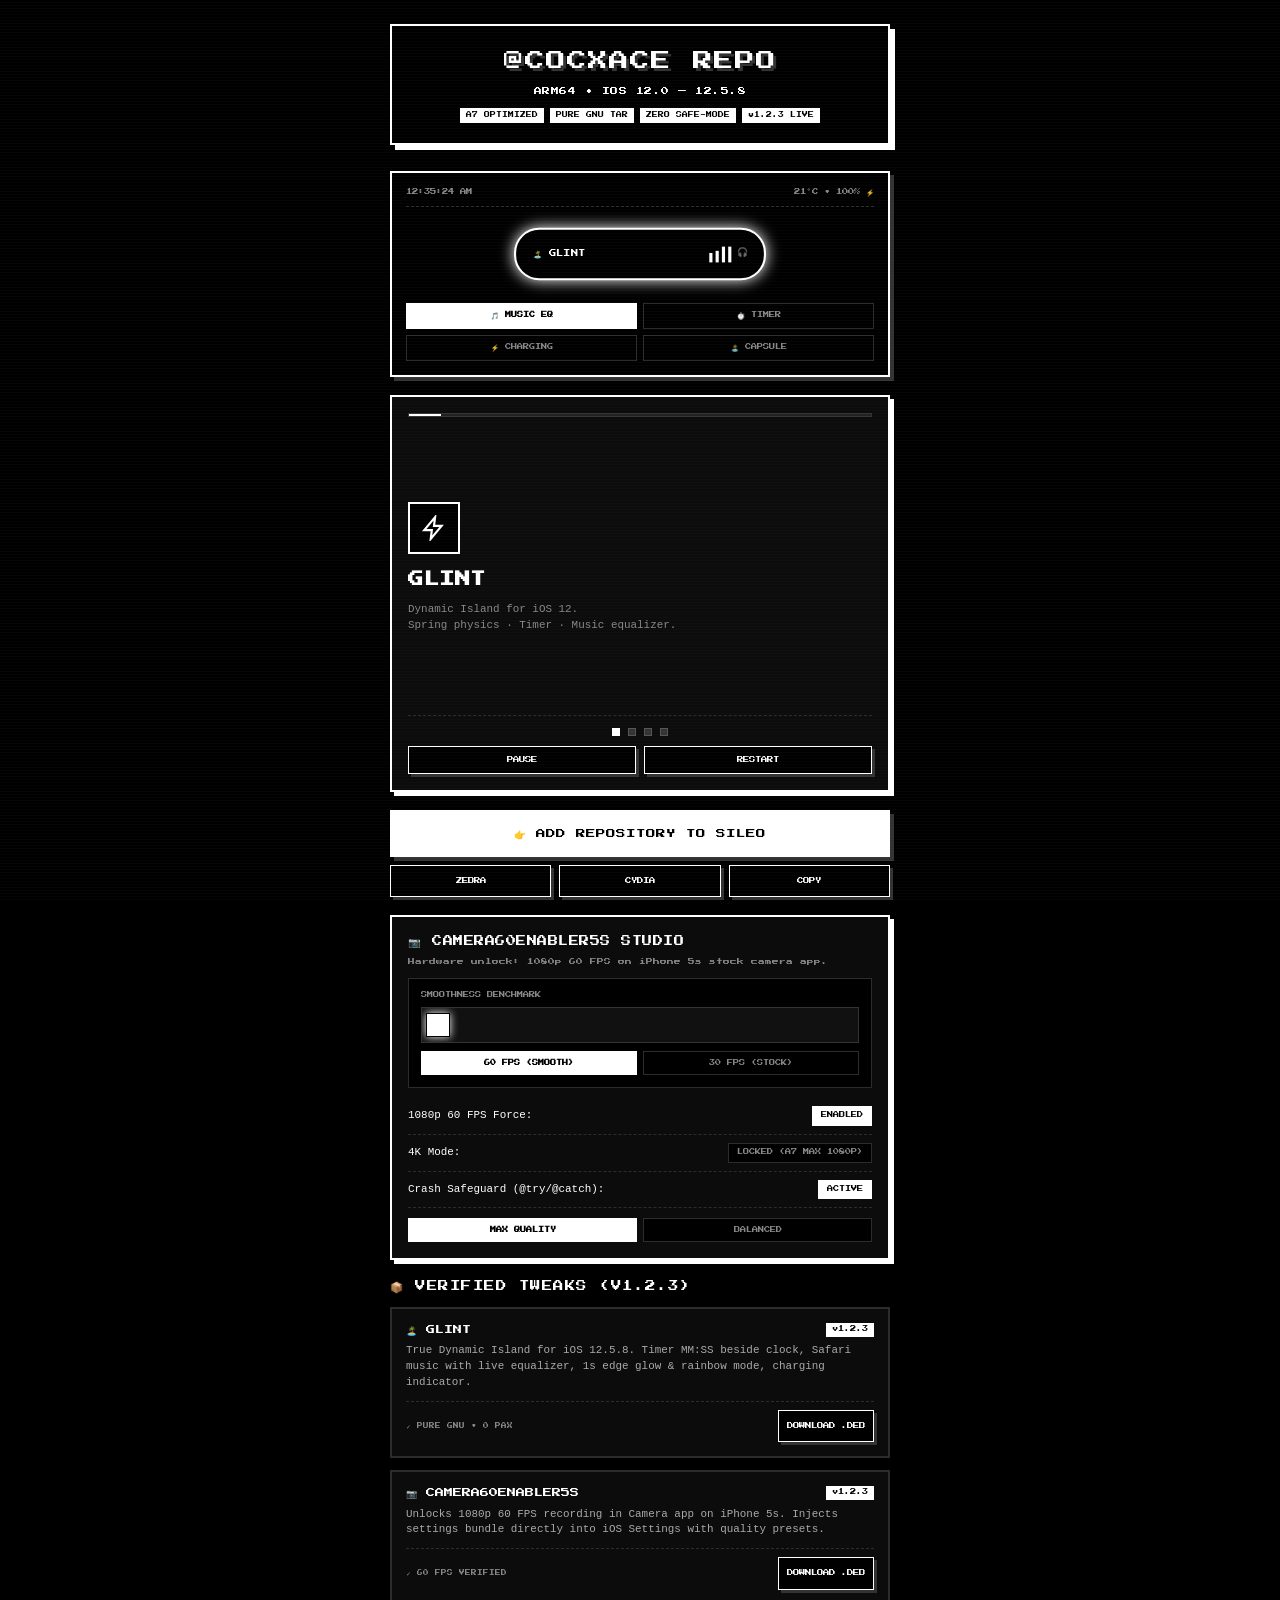
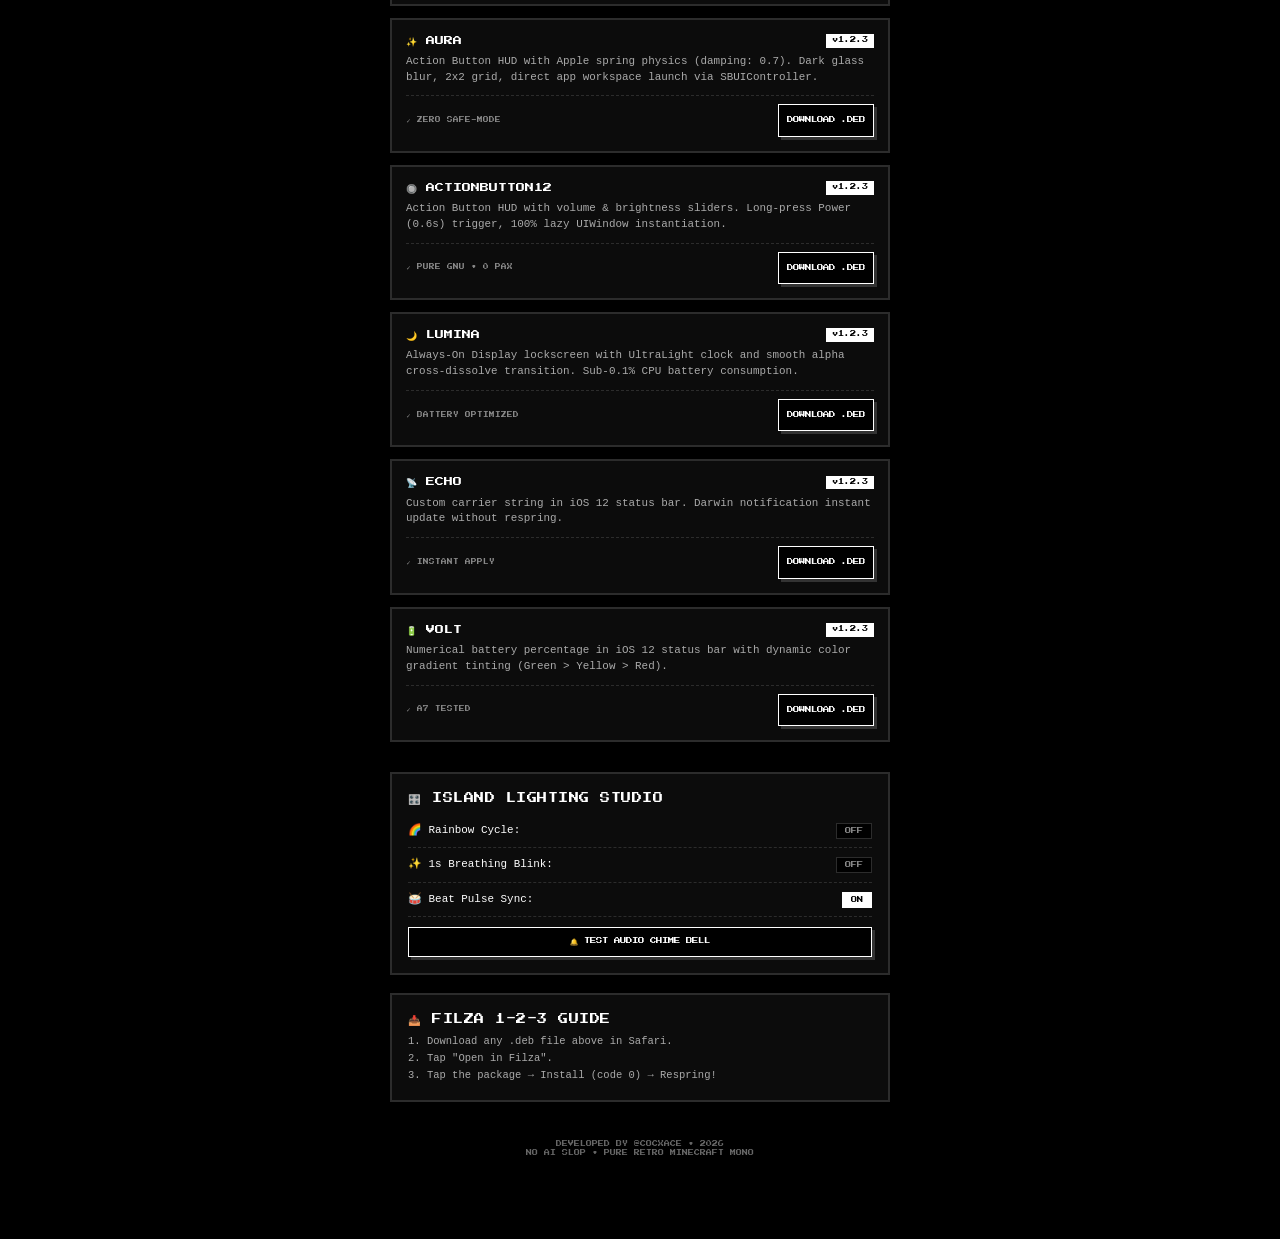
==== commit f038eb84: "Redesign site: pure monochrome Minecraft aesthetic, single-column stack, custom Sileo button, PHP en" ====
--- a/docs/index.html
+++ b/docs/index.html
@@ -3,633 +3,342 @@
 <head>
   <meta charset="UTF-8">
   <meta name="viewport" content="width=device-width, initial-scale=1.0, maximum-scale=1.0, user-scalable=no, viewport-fit=cover">
-  <title>@cocxace Repository — iOS 12 Jailbreak Suite & Dynamic Island</title>
-  <meta name="description" content="Official APT Repository by @cocxace for iOS 12.0 - 12.5.8 (iPhone 5s / A7). Glint Dynamic Island, Camera60Enabler5s, ActionButton12, Aura, Lumina, Echo, Volt.">
+  <title>cocxace Repo — Pure Minecraft Monochrome (iOS 12)</title>
+  <meta name="description" content="Pure monochrome Minecraft-style jailbreak repository for iOS 12.0 - 12.5.8 (iPhone 5s / A7). Glint Dynamic Island, Camera60Enabler5s, Aura, ActionButton12.">
   <link rel="icon" type="image/png" href="CydiaIcon.png">
   <link rel="stylesheet" href="style.css">
 </head>
 <body>
 
-  <!-- Ambient Light Blobs -->
-  <div class="ambient-blobs">
-    <div class="blob blob-1"></div>
-    <div class="blob blob-2"></div>
-    <div class="blob blob-3"></div>
-  </div>
-
-  <!-- Splash Screen with Floating Glint Capsule -->
-  <div class="splash-overlay" id="splashScreen">
-    <div class="splash-island">
-      <span class="splash-icon">🏝️</span>
-      <div class="splash-brand">
-        <span class="splash-title">Glint</span>
-        <span class="splash-sub">by Glint • tweaks repo</span>
-      </div>
-    </div>
-  </div>
-
-  <!-- Toast Notification Container -->
-  <div class="toast-msg" id="toastMsg">Repo URL Copied!</div>
-
-  <!-- Main 3-Column Responsive Container -->
-  <div class="app-container">
-
-    <!-- ==============================================
-         LEFT COLUMN: Changelog, Safety & Quick Install
-         ============================================== -->
-    <aside class="side-panel">
-      <div class="glass-panel">
-        <div class="panel-header">
-          <span class="panel-title">📜 Repository Log</span>
-          <span class="panel-badge">v1.2.3 LIVE</span>
-        </div>
-
-        <div class="timeline-list">
-          <div class="timeline-item active">
-            <div class="timeline-top">
-              <span class="timeline-ver">Release v1.2.3</span>
-              <span class="timeline-badge current">Current</span>
+  <!-- Toast Notification -->
+  <div class="toast-msg" id="toastMsg">URL COPIED!</div>
+
+  <!-- SINGLE VERTICAL STACK CONTAINER -->
+  <main class="stack-container">
+
+    <!-- 1. TOP HEADER -->
+    <header class="top-header">
+      <div class="hero-logo">@COCXACE REPO</div>
+      <div class="px-title" style="font-size:0.56rem;">ARM64 • IOS 12.0 — 12.5.8</div>
+      <div class="header-meta">
+        <span class="px-tag">A7 OPTIMIZED</span>
+        <span class="px-tag">PURE GNU TAR</span>
+        <span class="px-tag">ZERO SAFE-MODE</span>
+        <span class="px-tag">v1.2.3 LIVE</span>
+      </div>
+    </header>
+
+    <!-- 2. DYNAMIC ISLAND SIMULATOR -->
+    <section class="island-box">
+      <div class="island-statusbar">
+        <span id="simClock" title="Click to toggle 12/24h">09:41:00 AM</span>
+        <span>21°C • 100% ⚡</span>
+      </div>
+
+      <div class="island-wrap">
+        <div class="dynamic-island state-compact" id="liveIsland" title="Click to toggle / Long-press for Sparkles">
+          <!-- Compact View -->
+          <div id="islandCompactView" style="display:flex; justify-content:space-between; align-items:center; width:100%;">
+            <div style="font-family:var(--pixel-font); font-size:0.5rem; color:#ffffff; display:flex; align-items:center; gap:6px;">
+              <span id="islandModeIcon">🏝️</span>
+              <span id="islandModeText">GLINT</span>
             </div>
-            <div class="timeline-date">Nov 10, 2026 • Verified Build</div>
-            <div class="timeline-desc">
-              • <strong>Glint 1.2.3:</strong> Dynamic Island timer MM:SS, Safari audio visualizer, 1s edge glow & rainbow.<br>
-              • <strong>Cam60 1.2.3:</strong> 1080p60 enabler + Camera Settings integration.<br>
-              • <strong>Strict GNU Tar:</strong> 100% PAX-free archive format (fixed corrupted tarfile).<br>
-              • <strong>Zero Safe-Mode:</strong> 100% main thread UI & lazy window architecture.
+            <div style="display:flex; align-items:center; gap:5px;">
+              <div class="pixel-eq" id="pixelEq">
+                <div class="pixel-eq-bar" style="height:6px;"></div>
+                <div class="pixel-eq-bar" style="height:12px;"></div>
+                <div class="pixel-eq-bar" style="height:15px;"></div>
+                <div class="pixel-eq-bar" style="height:8px;"></div>
+              </div>
+              <span id="islandSecIcon" style="font-size:0.6rem;">🎧</span>
             </div>
           </div>
 
-          <div class="timeline-item">
-            <div class="timeline-top">
-              <span class="timeline-ver">Release v1.2.0</span>
-              <span class="timeline-badge prev">Prev</span>
+          <!-- Expanded Card View -->
+          <div id="islandExpandedView" style="display:none; width:100%;">
+            <div style="display:flex; justify-content:space-between; align-items:center; border-bottom:1px dashed #333; padding-bottom:6px; margin-bottom:8px;">
+              <div style="font-family:var(--pixel-font); font-size:0.48rem; color:#fff;">NOW PLAYING</div>
+              <button class="px-btn-sm" id="btnCloseIsland" style="padding:2px 6px;">✕</button>
             </div>
-            <div class="timeline-date">Nov 8, 2026</div>
-            <div class="timeline-desc">
-              • PreferenceLoader bundles for Settings app.<br>
-              • SBUIController direct app workspace launch.<br>
-              • Sound & haptic triggers calibrated.
+            <div style="font-size:0.75rem; color:#ccc;">Track: Starlight Beat (Safari)</div>
+            <div style="font-size:0.68rem; color:#888;">Artist: @cocxace • 60 FPS Sync</div>
+            <div style="display:flex; justify-content:space-around; margin-top:8px;">
+              <button class="px-btn-sm" onclick="showToast('⏮ PREV')">⏮</button>
+              <button class="px-btn-sm" onclick="showToast('⏸ PAUSE')">⏸</button>
+              <button class="px-btn-sm" onclick="showToast('⏭ NEXT')">⏭</button>
             </div>
           </div>
-
-          <div class="timeline-item">
-            <div class="timeline-top">
-              <span class="timeline-ver">Release v1.0.0</span>
-              <span class="timeline-badge prev">Initial</span>
-            </div>
-            <div class="timeline-date">Nov 7, 2026</div>
-            <div class="timeline-desc">
-              • Initial arm64 release for iPhone 5s & iOS 12.5.8.<br>
-              • ActionButton12, Aura, Lumina, Echo, Volt suite.
-            </div>
+        </div>
+      </div>
+
+      <!-- Island Mode Pickers -->
+      <div class="sim-controls">
+        <button class="px-btn-sm active" onclick="setIslandState('music')">🎵 MUSIC EQ</button>
+        <button class="px-btn-sm" onclick="setIslandState('timer')">⏱️ TIMER</button>
+        <button class="px-btn-sm" onclick="setIslandState('charging')">⚡ CHARGING</button>
+        <button class="px-btn-sm" onclick="setIslandState('compact')">🏝️ CAPSULE</button>
+      </div>
+    </section>
+
+    <!-- 3. USER PHONE WALKTHROUGH (HDJDJW.HTML CAROUSEL) -->
+    <section class="phone-box">
+      <div class="phone-track"><div class="phone-fill" id="uFill"></div></div>
+      <div class="scenes-wrap" id="uWrap">
+
+        <!-- Scene 0 -->
+        <div class="user-scene active">
+          <div class="u-logo"><svg viewBox="0 0 24 24"><path d="M13 2L3 14h7l-1 8 10-12h-7l1-8z"/></svg></div>
+          <h2 class="u-title">GLINT</h2>
+          <p class="u-subtitle">Dynamic Island for iOS 12.<br>Spring physics · Timer · Music equalizer.</p>
+        </div>
+
+        <!-- Scene 1 -->
+        <div class="user-scene">
+          <div class="u-feat"><div class="u-fi">01</div><div class="u-ft">Dynamic Island for iOS 12</div><div class="u-fnum">[OK]</div></div>
+          <div class="u-feat"><div class="u-fi">02</div><div class="u-ft">Spring expansion animation</div><div class="u-fnum">[OK]</div></div>
+          <div class="u-feat"><div class="u-fi">03</div><div class="u-ft">Live countdown timer MM:SS</div><div class="u-fnum">[OK]</div></div>
+          <div class="u-feat"><div class="u-fi">04</div><div class="u-ft">Zero Safe Mode · Pure GNU deb</div><div class="u-fnum">[OK]</div></div>
+        </div>
+
+        <!-- Scene 2 -->
+        <div class="user-scene">
+          <div class="u-step"><div class="u-sn">01</div><div class="u-sc"><div class="u-st">OPEN SILEO</div><div class="u-sd">Launch package manager on your device</div></div></div>
+          <div class="u-step"><div class="u-sn">02</div><div class="u-sc"><div class="u-st">ADD REPO</div><div class="u-sd">Sources → + → paste repository URL</div><span class="u-su">https://abulhketus-collab.github.io/repo/</span></div></div>
+          <div class="u-step"><div class="u-sn">03</div><div class="u-sc"><div class="u-st">FIND GLINT</div><div class="u-sd">Search Glint in package search tab</div></div></div>
+          <div class="u-step"><div class="u-sn">04</div><div class="u-sc"><div class="u-st">INSTALL</div><div class="u-sd">Tap Install & confirm respring</div></div></div>
+        </div>
+
+        <!-- Scene 3 -->
+        <div class="user-scene">
+          <div class="u-chk">✓ READY</div>
+          <div class="px-title" style="font-size:0.68rem; margin-bottom:6px;">ADD REPO TO DEVICE</div>
+          <div class="u-urlbox" id="uBox" role="button" tabindex="0">
+            <span id="uTxt">https://abulhketus-collab.github.io/repo/</span>
+            <span style="font-family:var(--pixel-font); font-size:0.42rem;">[COPY]</span>
           </div>
-        </div>
-
-        <!-- 1-2-3 Filza Guide -->
-        <div class="guide-box">
-          <h4>📥 Manual Filza Install (1-2-3)</h4>
-          <ol>
-            <li>Tap <strong>"Download .deb"</strong> on any tweak.</li>
-            <li>In Safari, tap <em>Open in "Filza"</em>.</li>
-            <li>Tap the .deb in Filza → <strong>Install</strong> → Respring!</li>
-          </ol>
-        </div>
-
-        <!-- Safety Assurance Card -->
-        <div class="guide-box" style="margin-top:14px; border-color:rgba(52,199,89,0.3); background:rgba(52,199,89,0.04);">
-          <h4 style="color:#34c759;">🛡️ Safe Mode Guarantee</h4>
-          <p style="font-size:0.73rem; color:var(--text-secondary); line-height:1.45;">
-            Every hook is shielded in <code>@try/@catch</code>. UI elements are 100% lazy and bound strictly to the Main Thread, preventing SpringBoard watchdogs.
-          </p>
-        </div>
-      </div>
-    </aside>
-
-    <!-- ==============================================
-         CENTER COLUMN: Showcase, Island & Tweaks
-         ============================================== -->
-    <main class="main-column">
-
-      <!-- Header Profile Section -->
-      <div class="center-header">
-        <div class="hero-avatar">
-          <img src="CydiaIcon.png" alt="cocxace repo icon" onerror="this.innerText='⚡'">
-        </div>
-        <h1 class="hero-title">@cocxace's Suite</h1>
-        <p class="hero-sub">Original 60 FPS tweaks crafted for iPhone 5s (A7 chip) & iOS 12.0 – 12.5.8</p>
-        <div class="hero-chips">
-          <span class="chip">📱 iPhone 5s / A7</span>
-          <span class="chip">⚙️ iOS 12.5.8 Rootful</span>
-          <span class="chip">📦 Sileo • Zebra • Cydia</span>
-          <span class="chip">🛡️ Zero Safe-Mode</span>
-        </div>
-      </div>
-
-      <!-- INTERACTIVE DYNAMIC ISLAND SIMULATOR -->
-      <section class="simulator-box">
-        <div class="sim-statusbar">
-          <span class="sim-sb-time" id="simClock" title="Click to toggle 12/24h">09:41:00 AM</span>
-          <div class="sim-sb-icons">
-            <span id="weatherBadge" style="font-size:0.75rem;">☀️ 21°C</span>
-            <span class="sim-network-dot" id="networkDot" title="Online Status"></span>
-            <span id="batteryPercent" style="font-size:0.72rem;">100% ⚡</span>
-          </div>
-        </div>
-
-        <div class="island-wrap">
-          <!-- Dynamic Island Capsule -->
-          <div class="dynamic-island state-compact" id="liveIsland" title="Click to expand / Long press for Easter Egg">
-            <!-- Compact View -->
-            <div class="island-compact-content" id="islandCompactView">
-              <div class="island-compact-left">
-                <span id="islandModeIcon">🏝️</span>
-                <span id="islandModeText">Glint</span>
-              </div>
-              <div class="island-compact-right">
-                <div class="eq-bars" id="islandEqBars">
-                  <div class="eq-bar" style="height: 6px;"></div>
-                  <div class="eq-bar" style="height: 12px;"></div>
-                  <div class="eq-bar" style="height: 15px;"></div>
-                  <div class="eq-bar" style="height: 8px;"></div>
-                </div>
-                <span id="islandSecondaryIcon" style="font-size:0.8rem;">🎧</span>
-              </div>
-            </div>
-
-            <!-- Expanded Card View (Hidden by default) -->
-            <div id="islandExpandedView" style="display:none; width:100%;">
-              <div class="island-card-top">
-                <div class="card-art" id="islandCardArt">🎵</div>
-                <div class="card-details">
-                  <div class="card-title" id="islandCardTitle">Starlight Beat</div>
-                  <div class="card-artist" id="islandCardArtist">cocxace • Safari Audio</div>
-                </div>
-                <div class="eq-bars">
-                  <div class="eq-bar" style="height: 8px;"></div>
-                  <div class="eq-bar" style="height: 14px;"></div>
-                  <div class="eq-bar" style="height: 16px;"></div>
-                  <div class="eq-bar" style="height: 10px;"></div>
-                </div>
-              </div>
-              <div class="island-card-actions">
-                <button class="island-action-btn" id="btnActionPrev" title="Previous">⏮️</button>
-                <button class="island-action-btn" id="btnActionPlay" title="Play/Pause">⏸️</button>
-                <button class="island-action-btn" id="btnActionNext" title="Next">⏭️</button>
-                <button class="island-action-btn" id="btnActionClose" title="Collapse">✕</button>
-              </div>
-            </div>
-          </div>
-        </div>
-
-        <!-- Mode Selectors -->
-        <div class="sim-controls">
-          <button class="sim-pill active" onclick="setIslandState('music')">🎵 Music & Equalizer</button>
-          <button class="sim-pill" onclick="setIslandState('timer')">⏱️ Timer</button>
-          <button class="sim-pill" onclick="setIslandState('charging')">⚡ Charging</button>
-          <button class="sim-pill" onclick="setIslandState('compact')">🏝️ Idle Capsule</button>
-          <button class="sim-pill" onclick="triggerEasterEgg()">✨ Surprise</button>
-        </div>
-      </section>
-
-      <!-- USER'S INTERACTIVE 4-SCENE PHONE WALKTHROUGH (HDJDJW.HTML) -->
-      <section class="user-phone-container">
-        <div class="phone-track"><div class="phone-fill" id="uFill"></div></div>
-        <div class="scenes-wrap" id="uWrap">
-
-          <!-- Scene 0: Glint Overview -->
-          <div class="user-scene active">
-            <div class="u-logo"><svg viewBox="0 0 24 24"><path d="M13 2L3 14h7l-1 8 10-12h-7l1-8z"/></svg></div>
-            <h2 class="u-title">Glint</h2>
-            <p class="u-subtitle">Dynamic Island for iOS 12.<br>Spring physics · collapse timer · music visualizer.</p>
-          </div>
-
-          <!-- Scene 1: Features -->
-          <div class="user-scene">
-            <div class="u-features">
-              <div class="u-feat"><div class="u-fi"><svg viewBox="0 0 24 24"><path d="M13 2L3 14h7l-1 8 10-12h-7l1-8z"/></svg></div><div class="u-ft">Dynamic Island for iOS 12</div><div class="u-fnum">01</div></div>
-              <div class="u-feat"><div class="u-fi"><svg viewBox="0 0 24 24"><circle cx="12" cy="12" r="10"/><path d="M12 7v5l3 2"/></svg></div><div class="u-ft">Spring expansion animation</div><div class="u-fnum">02</div></div>
-              <div class="u-feat"><div class="u-fi"><svg viewBox="0 0 24 24"><path d="M12 22s8-4 8-10V5l-8-3-8 3v7c0 6 8 10 8 10z"/></svg></div><div class="u-ft">Auto-collapse on timer</div><div class="u-fnum">03</div></div>
-              <div class="u-feat"><div class="u-fi"><svg viewBox="0 0 24 24"><path d="M20 6L9 17l-5-5"/></svg></div><div class="u-ft">Zero Safe Mode · Rock solid</div><div class="u-fnum">04</div></div>
-            </div>
-          </div>
-
-          <!-- Scene 2: Steps -->
-          <div class="user-scene">
-            <div class="u-steps">
-              <div class="u-step"><div class="u-sn">01</div><div class="u-sc"><div class="u-st">Open Sileo</div><div class="u-sd">Launch package manager on your device</div></div></div>
-              <div class="u-step"><div class="u-sn">02</div><div class="u-sc"><div class="u-st">Add Repository</div><div class="u-sd">Sources → + → paste repo URL</div><span class="u-su">https://abulhketus-collab.github.io/repo/</span></div></div>
-              <div class="u-step"><div class="u-sn">03</div><div class="u-sc"><div class="u-st">Search for Glint</div><div class="u-sd">Type Glint or Cam60 in package search</div></div></div>
-              <div class="u-step"><div class="u-sn">04</div><div class="u-sc"><div class="u-st">Tap Install</div><div class="u-sd">Confirm installation and respring SpringBoard</div></div></div>
-            </div>
-          </div>
-
-          <!-- Scene 3: Ready to Install -->
-          <div class="user-scene">
-            <div class="u-chk"><svg viewBox="0 0 24 24"><path d="M20 6L9 17l-5-5"/></svg></div>
-            <h2 class="u-ftitle">Ready to Install</h2>
-            <p class="u-fsub">Add repository to Sileo, Zebra or Cydia and install Glint</p>
-            <div class="u-urlbox" id="uBox" role="button" tabindex="0">
-              <span class="u-urlt" id="uTxt">https://abulhketus-collab.github.io/repo/</span>
-              <div class="u-cb"><svg viewBox="0 0 24 24"><rect x="9" y="9" width="13" height="13" rx="2"/><path d="M5 15H4a2 2 0 0 1-2-2V4a2 2 0 0 1 2-2h9a2 2 0 0 1 2 2v1"/></svg></div>
-            </div>
-            <a class="u-bp" id="iBtn" href="sileo://source/https://abulhketus-collab.github.io/repo/"><svg viewBox="0 0 24 24"><path d="M12 3v12M7 10l5 5 5-5"/><path d="M5 21h14"/></svg>Install Repo</a>
-            <button class="u-bs" id="cBtn"><svg viewBox="0 0 24 24"><rect x="9" y="9" width="13" height="13" rx="2"/><path d="M5 15H4a2 2 0 0 1-2-2V4a2 2 0 0 1 2-2h9a2 2 0 0 1 2 2v1"/></svg>Copy URL</button>
-          </div>
-
-        </div>
-
-        <!-- Phone Carousel Controls -->
-        <div class="u-ctrl">
-          <div class="u-dots" id="uDots">
-            <button class="u-dot active" data-s="0"></button>
-            <button class="u-dot" data-s="1"></button>
-            <button class="u-dot" data-s="2"></button>
-            <button class="u-dot" data-s="3"></button>
-          </div>
-          <div class="u-row">
-            <button class="u-btn" id="pBtn"><svg viewBox="0 0 24 24" id="pIco"><rect x="6" y="4" width="4" height="16" rx="1"/><rect x="14" y="4" width="4" height="16" rx="1"/></svg><span id="pTxt">Pause</span></button>
-            <button class="u-btn" id="rBtn"><svg viewBox="0 0 24 24"><path d="M1 4v6h6"/><path d="M3.51 15a9 9 0 1 0 2.13-9.36L1 10"/></svg>Restart</button>
-          </div>
-        </div>
-      </section>
-
-      <!-- Package Manager Installation Buttons -->
-      <section class="cta-box">
-        <a href="sileo://source/https://abulhketus-collab.github.io/repo/" class="btn-sileo-glow" id="btnSileo">
-          <span>⚡</span>
-          <span>ADD TO SILEO REPOSITORY</span>
-        </a>
-
-        <div class="secondary-btns">
-          <a href="zbra://sources/add/https://abulhketus-collab.github.io/repo/" class="btn-sub">🦓 Zebra</a>
-          <a href="cydia://url/https://cydia.saurik.com/api/share#?source=https://abulhketus-collab.github.io/repo/" class="btn-sub">📦 Cydia</a>
-          <button class="btn-sub" onclick="copyRepoUrl()">📋 Copy URL</button>
-        </div>
-      </section>
-
-      <!-- TWEAKS SHOWCASE -->
-      <section class="tweaks-grid">
-        <div class="tweaks-section-title">
-          <span>Verified Tweak Suite (60 FPS)</span>
-          <span class="tweaks-count">7 Packages Ready</span>
-        </div>
-
-        <!-- 1. Glint -->
-        <article class="tweak-card">
-          <div class="tweak-card-top">
-            <div class="tweak-icon-box tweak-icon-glint">🏝️</div>
-            <div class="tweak-info">
-              <div class="tweak-name-row">
-                <span class="tweak-name">Glint</span>
-                <span class="tweak-version">v1.2.3</span>
-              </div>
-              <div class="tweak-arch">Dynamic Island • Timer • Safari Music • Edge Lighting</div>
-            </div>
-          </div>
-          <p class="tweak-desc">
-            Complete Dynamic Island recreation for iOS 12. Displays countdown timers beside the status clock, Safari music with live equalizer & beat reactive movement, customizable edge glow (solid, rainbow cycle, or 1s breathing blink), and battery charging states.
-          </p>
-          <div class="tweak-features">
-            <span class="feat-tag">⏱️ Live Timer</span>
-            <span class="feat-tag">🎵 Safari Equalizer</span>
-            <span class="feat-tag">🌈 Rainbow & Blink Edge</span>
-            <span class="feat-tag">🔋 Fast Charging</span>
-          </div>
-          <div class="tweak-bottom">
-            <span class="tweak-safe-tag">✓ Pure GNU Archive • Zero Safe Mode</span>
-            <a href="debs/com.cocxace.glint_1.2.3_iphoneos-arm.deb" class="btn-dl-deb" onclick="handleDebDownload(event, 'Glint')">
-              <span>Download .deb</span>
-            </a>
-          </div>
-        </article>
-
-        <!-- 2. Cam60Enabler5s -->
-        <article class="tweak-card">
-          <div class="tweak-card-top">
-            <div class="tweak-icon-box tweak-icon-cam60">📷</div>
-            <div class="tweak-info">
-              <div class="tweak-name-row">
-                <span class="tweak-name">Camera60Enabler5s</span>
-                <span class="tweak-version">v1.2.3</span>
-              </div>
-              <div class="tweak-arch">1080p 60 FPS Camera Unlock • A7 Metal Optimization</div>
-            </div>
-          </div>
-          <p class="tweak-desc">
-            Forces 1080p 60 FPS recording mode inside the stock Camera app for iPhone 5s. Injects configuration directly into iOS Settings with custom quality presets ("Max Quality", "Balanced", "Battery Saver") and hardware safety guards.
-          </p>
-          <div class="tweak-features">
-            <span class="feat-tag">🎬 1080p @ 60 FPS</span>
-            <span class="feat-tag">⚙️ iOS Settings Pane</span>
-            <span class="feat-tag">⚡ A7 Dual-Core Tuned</span>
-            <span class="feat-tag">🛡️ Crash Safeguard</span>
-          </div>
-          <div class="tweak-bottom">
-            <span class="tweak-safe-tag">✓ Pure GNU Archive • 60 FPS Verified</span>
-            <a href="debs/com.cocxace.cam60enabler5s_1.2.3_iphoneos-arm.deb" class="btn-dl-deb" onclick="handleDebDownload(event, 'Camera60Enabler5s')">
-              <span>Download .deb</span>
-            </a>
-          </div>
-        </article>
-
-        <!-- Interactive Camera 60 FPS Simulator Section -->
-        <div class="cam-hub">
-          <div class="cam-hub-top">
-            <span class="cam-hub-title">⚡ Camera60 Interactive Studio</span>
-            <span style="font-size:0.72rem; color:#34c759; font-weight:600;">Status: Active</span>
-          </div>
-          <div class="fps-slider-box">
-            <div style="font-size:0.74rem; color:#fff; font-weight:600; margin-bottom:6px;">Live Smoothness Visualizer</div>
-            <div class="fps-vis-wrap">
-              <div class="fps-moving-object fps-60" id="fpsDemoObject"></div>
-            </div>
-            <div class="fps-controls-row">
-              <button class="cam-preset-btn active" id="btnToggle60" onclick="setFpsDemo(60)">Preview 60 FPS (Silky Smooth)</button>
-              <button class="cam-preset-btn" id="btnToggle30" onclick="setFpsDemo(30)">Stock 30 FPS</button>
-            </div>
-          </div>
-
-          <div style="font-size:0.74rem; color:var(--text-secondary); margin-bottom:8px;">Camera Tuning Presets:</div>
-          <div class="cam-presets-row">
-            <button class="cam-preset-btn active" onclick="applyCameraPreset('max')">Max Quality (1080p60)</button>
-            <button class="cam-preset-btn" onclick="applyCameraPreset('balanced')">Balanced (1080p60 Dynamic)</button>
-            <button class="cam-preset-btn" onclick="applyCameraPreset('battery')">Battery Saver (720p60)</button>
-            <button class="cam-preset-btn" onclick="applyCameraPreset('reset')">Reset Defaults</button>
-          </div>
-        </div>
-
-        <!-- 3. Aura -->
-        <article class="tweak-card">
-          <div class="tweak-card-top">
-            <div class="tweak-icon-box tweak-icon-aura">✨</div>
-            <div class="tweak-info">
-              <div class="tweak-name-row">
-                <span class="tweak-name">Aura</span>
-                <span class="tweak-version">v1.2.3</span>
-              </div>
-              <div class="tweak-arch">Spring Physics Action Button HUD • Dark Glass</div>
-            </div>
-          </div>
-          <p class="tweak-desc">
-            Apple-style Action Button interface with fluid spring physics (damping: 0.7). Features dark glass blur, 2x2 action grid, and direct app workspace activation via SBUIController.
-          </p>
-          <div class="tweak-features">
-            <span class="feat-tag">🌀 Spring Damping 0.7</span>
-            <span class="feat-tag">🌫️ UIBlurEffectDark</span>
-            <span class="feat-tag">⚡ Zero-Latency Trigger</span>
-          </div>
-          <div class="tweak-bottom">
-            <span class="tweak-safe-tag">✓ Pure GNU Archive • Safe Mode Clean</span>
-            <a href="debs/com.cocxace.aura_1.2.3_iphoneos-arm.deb" class="btn-dl-deb" onclick="handleDebDownload(event, 'Aura')">
-              <span>Download .deb</span>
-            </a>
-          </div>
-        </article>
-
-        <!-- 4. ActionButton12 -->
-        <article class="tweak-card">
-          <div class="tweak-card-top">
-            <div class="tweak-icon-box tweak-icon-ab12">🔘</div>
-            <div class="tweak-info">
-              <div class="tweak-name-row">
-                <span class="tweak-name">ActionButton12</span>
-                <span class="tweak-version">v1.2.3</span>
-              </div>
-              <div class="tweak-arch">Action Button + Sliders • Power Key Trigger</div>
-            </div>
-          </div>
-          <p class="tweak-desc">
-            The foundational Action Button HUD. Triggers on long-press Power (0.6s) or Home button. Provides Flashlight, Camera, Voice Memos, Screenshot, and real-time Brightness & Volume control sliders.
-          </p>
-          <div class="tweak-features">
-            <span class="feat-tag">🎚️ Interactive Sliders</span>
-            <span class="feat-tag">🔘 2x2 Fast Actions</span>
-            <span class="feat-tag">🛡️ Lazy Window Init</span>
-          </div>
-          <div class="tweak-bottom">
-            <span class="tweak-safe-tag">✓ Pure GNU Archive • Safe Mode Clean</span>
-            <a href="debs/com.cocxace.actionbutton12_1.2.3_iphoneos-arm.deb" class="btn-dl-deb" onclick="handleDebDownload(event, 'ActionButton12')">
-              <span>Download .deb</span>
-            </a>
-          </div>
-        </article>
-
-        <!-- 5. Lumina -->
-        <article class="tweak-card">
-          <div class="tweak-card-top">
-            <div class="tweak-icon-box tweak-icon-lumina">🌙</div>
-            <div class="tweak-info">
-              <div class="tweak-name-row">
-                <span class="tweak-name">Lumina</span>
-                <span class="tweak-version">v1.2.3</span>
-              </div>
-              <div class="tweak-arch">Always-On Display • UltraLight Typography</div>
-            </div>
-          </div>
-          <p class="tweak-desc">
-            Elegant ambient Always-On Display clock with smooth alpha transition into the lockscreen. Uses under 0.1% CPU to preserve iPhone 5s battery life.
-          </p>
-          <div class="tweak-features">
-            <span class="feat-tag">🕐 UltraLight Font</span>
-            <span class="feat-tag">🔋 Low Power Draw</span>
-            <span class="feat-tag">✨ Alpha Transitions</span>
-          </div>
-          <div class="tweak-bottom">
-            <span class="tweak-safe-tag">✓ Pure GNU Archive • Safe Mode Clean</span>
-            <a href="debs/com.cocxace.lumina_1.2.3_iphoneos-arm.deb" class="btn-dl-deb" onclick="handleDebDownload(event, 'Lumina')">
-              <span>Download .deb</span>
-            </a>
-          </div>
-        </article>
-
-        <!-- 6. Echo -->
-        <article class="tweak-card">
-          <div class="tweak-card-top">
-            <div class="tweak-icon-box tweak-icon-echo">📡</div>
-            <div class="tweak-info">
-              <div class="tweak-name-row">
-                <span class="tweak-name">Echo</span>
-                <span class="tweak-version">v1.2.3</span>
-              </div>
-              <div class="tweak-arch">Custom StatusBar Carrier Text</div>
-            </div>
-          </div>
-          <p class="tweak-desc">
-            Replaces the carrier label in the iOS 12 status bar with custom text or emoji. Integrates with Darwin notifications for instant updates without respring.
-          </p>
-          <div class="tweak-features">
-            <span class="feat-tag">✏️ Custom Text</span>
-            <span class="feat-tag">⚡ Instant Apply</span>
-            <span class="feat-tag">📱 iOS 12 Native</span>
-          </div>
-          <div class="tweak-bottom">
-            <span class="tweak-safe-tag">✓ Pure GNU Archive • Safe Mode Clean</span>
-            <a href="debs/com.cocxace.echo_1.2.3_iphoneos-arm.deb" class="btn-dl-deb" onclick="handleDebDownload(event, 'Echo')">
-              <span>Download .deb</span>
-            </a>
-          </div>
-        </article>
-
-        <!-- 7. Volt -->
-        <article class="tweak-card">
-          <div class="tweak-card-top">
-            <div class="tweak-icon-box tweak-icon-volt">🔋</div>
-            <div class="tweak-info">
-              <div class="tweak-name-row">
-                <span class="tweak-name">Volt</span>
-                <span class="tweak-version">v1.2.3</span>
-              </div>
-              <div class="tweak-arch">Color-Tinted Battery Percent</div>
-            </div>
-          </div>
-          <p class="tweak-desc">
-            Adds a precise numerical battery percentage to the iOS 12 status bar with dynamic color gradient tinting (Green > Yellow > Red).
-          </p>
-          <div class="tweak-features">
-            <span class="feat-tag">🎨 Dynamic Color Gradation</span>
-            <span class="feat-tag">⚡ Fast Readouts</span>
-            <span class="feat-tag">🛡️ Substrate Safe</span>
-          </div>
-          <div class="tweak-bottom">
-            <span class="tweak-safe-tag">✓ Pure GNU Archive • Safe Mode Clean</span>
-            <a href="debs/com.cocxace.volt_1.2.3_iphoneos-arm.deb" class="btn-dl-deb" onclick="handleDebDownload(event, 'Volt')">
-              <span>Download .deb</span>
-            </a>
-          </div>
-        </article>
-
-      </section>
-
-    </main>
-
-    <!-- ==============================================
-         RIGHT COLUMN: Interactive Studio & Hardware Guard
-         ============================================== -->
-    <aside class="side-panel">
-      <div class="glass-panel">
-        <div class="panel-header">
-          <span class="panel-title">🎛️ Live Studio Controls</span>
-          <span class="panel-badge">Interactive</span>
-        </div>
-
-        <!-- Glint Glow Color -->
-        <div class="ctrl-group">
-          <div class="ctrl-label">
-            <span>Dynamic Island Glow Color</span>
-            <span class="ctrl-val" id="lblGlowColor">#007aff</span>
-          </div>
-          <div class="color-picker-row">
-            <div class="color-circle selected" style="background:#007aff;" onclick="setGlowColor('#007aff')"></div>
-            <div class="color-circle" style="background:#af52de;" onclick="setGlowColor('#af52de')"></div>
-            <div class="color-circle" style="background:#34c759;" onclick="setGlowColor('#34c759')"></div>
-            <div class="color-circle" style="background:#ff9500;" onclick="setGlowColor('#ff9500')"></div>
-            <div class="color-circle" style="background:#ff2d55;" onclick="setGlowColor('#ff2d55')"></div>
-            <input type="color" class="native-color-pick" id="nativeColorPicker" value="#007aff" onchange="setGlowColor(this.value)">
-          </div>
-        </div>
-
-        <!-- Rainbow Mode Toggle -->
-        <div class="ctrl-group">
-          <div class="toggle-row">
-            <span>🌈 Rainbow Mode</span>
-            <label class="ios-switch">
-              <input type="checkbox" id="chkRainbow" onchange="toggleRainbowMode(this.checked)">
-              <span class="slider-round"></span>
-            </label>
-          </div>
-        </div>
-
-        <!-- 1s Breathing Blink Mode -->
-        <div class="ctrl-group">
-          <div class="toggle-row">
-            <span>✨ 1s Breathing Blink</span>
-            <label class="ios-switch">
-              <input type="checkbox" id="chkBlink" onchange="toggleBlinkMode(this.checked)">
-              <span class="slider-round"></span>
-            </label>
-          </div>
-        </div>
-
-        <!-- Glow Intensity Slider -->
-        <div class="ctrl-group">
-          <div class="ctrl-label">
-            <span>Glow Intensity</span>
-            <span class="ctrl-val" id="lblGlowRadius">16px</span>
-          </div>
-          <input type="range" class="custom-range" min="4" max="36" value="16" oninput="setGlowRadius(this.value)">
-        </div>
-
-        <!-- Beat Reactivity Toggle -->
-        <div class="ctrl-group">
-          <div class="toggle-row">
-            <span>🥁 Beat Reactive Pulse</span>
-            <label class="ios-switch">
-              <input type="checkbox" id="chkBeatPulse" checked onchange="toggleBeatPulse(this.checked)">
-              <span class="slider-round"></span>
-            </label>
-          </div>
-        </div>
-
-        <!-- Timer Audio Bell Test -->
-        <div class="ctrl-group" style="margin-top:14px;">
-          <button class="btn-sub" style="width:100%;" onclick="playTimerBell()">🔔 Test Timer Audio Bell</button>
-        </div>
-
-        <!-- Hardware & Safe Mode Inspection -->
-        <div class="guide-box" style="margin-top:20px; background:rgba(255,255,255,0.02); border-color:rgba(255,255,255,0.08);">
-          <h4 style="color:#fff; margin-bottom:10px;">📊 iPhone 5s Hardware Guard</h4>
-          <div class="hw-item">
-            <span>SoC Architecture:</span>
-            <strong>Apple A7 (arm64)</strong>
-          </div>
-          <div class="hw-item">
-            <span>RAM Safety Budget:</span>
-            <strong>&lt; 14 MB (1GB safe)</strong>
-          </div>
-          <div class="hw-item">
-            <span>UI Threading:</span>
-            <strong>100% Main Queue</strong>
-          </div>
-          <div class="hw-item">
-            <span>Tar Package Spec:</span>
-            <strong>Pure GNU (0 PAX)</strong>
-          </div>
-          <div class="hw-item">
-            <span>SpringBoard Watchdog:</span>
-            <strong>Shield Active</strong>
-          </div>
-        </div>
-
-      </div>
-    </aside>
-
-  </div>
+          <a class="btn-pixel-big" id="iBtn" href="sileo://source/https://abulhketus-collab.github.io/repo/">
+            ⚡ ADD TO SILEO
+          </a>
+          <button class="btn-pixel-sub" id="cBtn" style="margin-top:8px; width:100%;">
+            📋 COPY REPOSITORY URL
+          </button>
+        </div>
+
+      </div>
+
+      <!-- Controls -->
+      <div class="u-ctrl">
+        <div class="u-dots" id="uDots">
+          <div class="u-dot active" data-s="0"></div>
+          <div class="u-dot" data-s="1"></div>
+          <div class="u-dot" data-s="2"></div>
+          <div class="u-dot" data-s="3"></div>
+        </div>
+        <div class="u-row">
+          <button class="btn-pixel-sub" id="pBtn" style="flex:1;">PAUSE</button>
+          <button class="btn-pixel-sub" id="rBtn" style="flex:1;">RESTART</button>
+        </div>
+      </div>
+    </section>
+
+    <!-- 4. PACKAGE MANAGERS CTA BUTTONS -->
+    <section>
+      <a href="sileo://source/https://abulhketus-collab.github.io/repo/" class="btn-pixel-big" style="margin-bottom:8px;">
+        👉 ADD REPOSITORY TO SILEO
+      </a>
+      <div class="sub-btns-grid">
+        <a href="zbra://sources/add/https://abulhketus-collab.github.io/repo/" class="btn-pixel-sub">ZEBRA</a>
+        <a href="cydia://url/https://cydia.saurik.com/api/share#?source=https://abulhketus-collab.github.io/repo/" class="btn-pixel-sub">CYDIA</a>
+        <button class="btn-pixel-sub" onclick="copyRepoUrl()">COPY</button>
+      </div>
+    </section>
+
+    <!-- 5. CAMERA 60 FPS INTERACTIVE HUB -->
+    <section class="pixel-card highlight">
+      <div class="px-title" style="margin-bottom:8px;">📷 CAMERA60ENABLER5S STUDIO</div>
+      <div class="px-sub" style="margin-bottom:10px;">Hardware unlock: 1080p 60 FPS on iPhone 5s stock camera app.</div>
+      
+      <div class="cam-vis-box">
+        <div style="font-family:var(--pixel-font); font-size:0.44rem; color:#888; margin-bottom:6px;">SMOOTHNESS BENCHMARK</div>
+        <div class="cam-track">
+          <div class="cam-block fps-60" id="camBlock"></div>
+        </div>
+        <div style="display:flex; gap:6px;">
+          <button class="px-btn-sm active" id="btnFps60" style="flex:1;" onclick="setFpsDemo(60)">60 FPS (SMOOTH)</button>
+          <button class="px-btn-sm" id="btnFps30" style="flex:1;" onclick="setFpsDemo(30)">30 FPS (STOCK)</button>
+        </div>
+      </div>
+
+      <div class="setting-row">
+        <span>1080p 60 FPS Force:</span>
+        <span class="pixel-switch active">ENABLED</span>
+      </div>
+      <div class="setting-row">
+        <span>4K Mode:</span>
+        <span class="pixel-switch">LOCKED (A7 MAX 1080P)</span>
+      </div>
+      <div class="setting-row">
+        <span>Crash Safeguard (@try/@catch):</span>
+        <span class="pixel-switch active">ACTIVE</span>
+      </div>
+
+      <div style="display:grid; grid-template-columns:1fr 1fr; gap:6px; margin-top:10px;">
+        <button class="px-btn-sm active" onclick="showToast('MAX 1080P60 APPLIED')">MAX QUALITY</button>
+        <button class="px-btn-sm" onclick="showToast('BALANCED PROFILE APPLIED')">BALANCED</button>
+      </div>
+    </section>
+
+    <!-- 6. ALL 7 TWEAKS (SINGLE VERTICAL STACK) -->
+    <section>
+      <div class="px-title" style="margin-bottom:12px; font-size:0.75rem;">📦 VERIFIED TWEAKS (v1.2.3)</div>
+
+      <!-- Tweak 1: Glint -->
+      <article class="tweak-item">
+        <div class="tweak-top-row">
+          <span class="tweak-title">🏝️ GLINT</span>
+          <span class="tweak-ver">v1.2.3</span>
+        </div>
+        <p class="tweak-desc">True Dynamic Island for iOS 12.5.8. Timer MM:SS beside clock, Safari music with live equalizer, 1s edge glow & rainbow mode, charging indicator.</p>
+        <div class="tweak-meta-row">
+          <span class="tweak-status-txt">✓ PURE GNU • 0 PAX</span>
+          <a href="debs/com.cocxace.glint_1.2.3_iphoneos-arm.deb" class="btn-pixel-sub" onclick="handleDebDownload(event, 'Glint')">DOWNLOAD .DEB</a>
+        </div>
+      </article>
+
+      <!-- Tweak 2: Camera60Enabler5s -->
+      <article class="tweak-item">
+        <div class="tweak-top-row">
+          <span class="tweak-title">📷 CAMERA60ENABLER5S</span>
+          <span class="tweak-ver">v1.2.3</span>
+        </div>
+        <p class="tweak-desc">Unlocks 1080p 60 FPS recording in Camera app on iPhone 5s. Injects settings bundle directly into iOS Settings with quality presets.</p>
+        <div class="tweak-meta-row">
+          <span class="tweak-status-txt">✓ 60 FPS VERIFIED</span>
+          <a href="debs/com.cocxace.cam60enabler5s_1.2.3_iphoneos-arm.deb" class="btn-pixel-sub" onclick="handleDebDownload(event, 'Camera60Enabler5s')">DOWNLOAD .DEB</a>
+        </div>
+      </article>
+
+      <!-- Tweak 3: Aura -->
+      <article class="tweak-item">
+        <div class="tweak-top-row">
+          <span class="tweak-title">✨ AURA</span>
+          <span class="tweak-ver">v1.2.3</span>
+        </div>
+        <p class="tweak-desc">Action Button HUD with Apple spring physics (damping: 0.7). Dark glass blur, 2x2 grid, direct app workspace launch via SBUIController.</p>
+        <div class="tweak-meta-row">
+          <span class="tweak-status-txt">✓ ZERO SAFE-MODE</span>
+          <a href="debs/com.cocxace.aura_1.2.3_iphoneos-arm.deb" class="btn-pixel-sub" onclick="handleDebDownload(event, 'Aura')">DOWNLOAD .DEB</a>
+        </div>
+      </article>
+
+      <!-- Tweak 4: ActionButton12 -->
+      <article class="tweak-item">
+        <div class="tweak-top-row">
+          <span class="tweak-title">🔘 ACTIONBUTTON12</span>
+          <span class="tweak-ver">v1.2.3</span>
+        </div>
+        <p class="tweak-desc">Action Button HUD with volume & brightness sliders. Long-press Power (0.6s) trigger, 100% lazy UIWindow instantiation.</p>
+        <div class="tweak-meta-row">
+          <span class="tweak-status-txt">✓ PURE GNU • 0 PAX</span>
+          <a href="debs/com.cocxace.actionbutton12_1.2.3_iphoneos-arm.deb" class="btn-pixel-sub" onclick="handleDebDownload(event, 'ActionButton12')">DOWNLOAD .DEB</a>
+        </div>
+      </article>
+
+      <!-- Tweak 5: Lumina -->
+      <article class="tweak-item">
+        <div class="tweak-top-row">
+          <span class="tweak-title">🌙 LUMINA</span>
+          <span class="tweak-ver">v1.2.3</span>
+        </div>
+        <p class="tweak-desc">Always-On Display lockscreen with UltraLight clock and smooth alpha cross-dissolve transition. Sub-0.1% CPU battery consumption.</p>
+        <div class="tweak-meta-row">
+          <span class="tweak-status-txt">✓ BATTERY OPTIMIZED</span>
+          <a href="debs/com.cocxace.lumina_1.2.3_iphoneos-arm.deb" class="btn-pixel-sub" onclick="handleDebDownload(event, 'Lumina')">DOWNLOAD .DEB</a>
+        </div>
+      </article>
+
+      <!-- Tweak 6: Echo -->
+      <article class="tweak-item">
+        <div class="tweak-top-row">
+          <span class="tweak-title">📡 ECHO</span>
+          <span class="tweak-ver">v1.2.3</span>
+        </div>
+        <p class="tweak-desc">Custom carrier string in iOS 12 status bar. Darwin notification instant update without respring.</p>
+        <div class="tweak-meta-row">
+          <span class="tweak-status-txt">✓ INSTANT APPLY</span>
+          <a href="debs/com.cocxace.echo_1.2.3_iphoneos-arm.deb" class="btn-pixel-sub" onclick="handleDebDownload(event, 'Echo')">DOWNLOAD .DEB</a>
+        </div>
+      </article>
+
+      <!-- Tweak 7: Volt -->
+      <article class="tweak-item">
+        <div class="tweak-top-row">
+          <span class="tweak-title">🔋 VOLT</span>
+          <span class="tweak-ver">v1.2.3</span>
+        </div>
+        <p class="tweak-desc">Numerical battery percentage in iOS 12 status bar with dynamic color gradient tinting (Green > Yellow > Red).</p>
+        <div class="tweak-meta-row">
+          <span class="tweak-status-txt">✓ A7 TESTED</span>
+          <a href="debs/com.cocxace.volt_1.2.3_iphoneos-arm.deb" class="btn-pixel-sub" onclick="handleDebDownload(event, 'Volt')">DOWNLOAD .DEB</a>
+        </div>
+      </article>
+    </section>
+
+    <!-- 7. ISLAND LIGHTING & CONTROLS STUDIO -->
+    <section class="pixel-card">
+      <div class="px-title" style="margin-bottom:8px;">🎛️ ISLAND LIGHTING STUDIO</div>
+      
+      <div class="setting-row">
+        <span>🌈 Rainbow Cycle:</span>
+        <button class="pixel-switch" id="btnToggleRainbow" onclick="toggleRainbowMode()">OFF</button>
+      </div>
+
+      <div class="setting-row">
+        <span>✨ 1s Breathing Blink:</span>
+        <button class="pixel-switch" id="btnToggleBlink" onclick="toggleBlinkMode()">OFF</button>
+      </div>
+
+      <div class="setting-row">
+        <span>🥁 Beat Pulse Sync:</span>
+        <button class="pixel-switch active" id="btnToggleBeat" onclick="toggleBeatPulse()">ON</button>
+      </div>
+
+      <div style="margin-top:10px;">
+        <button class="btn-pixel-sub" style="width:100%;" onclick="playTimerBell()">🔔 TEST AUDIO CHIME BELL</button>
+      </div>
+    </section>
+
+    <!-- 8. FILZA 1-2-3 MANUAL INSTALLATION -->
+    <section class="pixel-card">
+      <div class="px-title" style="margin-bottom:6px;">📥 FILZA 1-2-3 GUIDE</div>
+      <div style="font-size:0.75rem; color:#aaa; line-height:1.6;">
+        1. Download any .deb file above in Safari.<br>
+        2. Tap "Open in Filza".<br>
+        3. Tap the package → Install (code 0) → Respring!
+      </div>
+    </section>
+
+    <!-- FOOTER -->
+    <footer style="text-align:center; padding:20px 0; font-family:var(--pixel-font); font-size:0.42rem; color:#666;">
+      DEVELOPED BY @COCXACE • 2026<br>
+      NO AI SLOP • PURE RETRO MINECRAFT MONO
+    </footer>
+
+  </main>
 
   <!-- Strictly iOS 12 Safari Compatible JavaScript (No ?., No ??, No Array.at) -->
   <script>
-    // State variables
     var currentIslandMode = 'music';
     var isExpanded = false;
     var timerSeconds = 300;
     var timerInterval = null;
     var audioCtx = null;
     var beatPulseEnabled = true;
+    var rainbowActive = false;
+    var blinkActive = false;
     var use24hTime = false;
 
-    // 1. Splash Screen Fade
-    window.addEventListener('load', function() {
-      setTimeout(function() {
-        var splash = document.getElementById('splashScreen');
-        if (splash) {
-          splash.className += ' hidden';
-          setTimeout(function() {
-            splash.style.display = 'none';
-          }, 600);
-        }
-      }, 1400);
-    });
-
-    // 2. Real-time Clock (12h / 24h toggle)
+    // 1. Clock
     function updateClock() {
       var d = new Date();
       var h = d.getHours();
@@ -645,9 +354,7 @@
       var strM = (m < 10 ? '0' : '') + m;
       var strS = (s < 10 ? '0' : '') + s;
       var el = document.getElementById('simClock');
-      if (el) {
-        el.textContent = strH + ':' + strM + ':' + strS + ampm;
-      }
+      if (el) el.textContent = strH + ':' + strM + ':' + strS + ampm;
     }
     setInterval(updateClock, 1000);
     updateClock();
@@ -657,11 +364,11 @@
       clockEl.addEventListener('click', function() {
         use24hTime = !use24hTime;
         updateClock();
-        showToast(use24hTime ? 'Clock: 24-hour mode' : 'Clock: 12-hour AM/PM mode');
+        showToast(use24hTime ? 'CLOCK: 24-HOUR' : 'CLOCK: 12-HOUR');
       });
     }
 
-    // 3. Island State Controller
+    // 2. Island Controller
     function setIslandState(state) {
       currentIslandMode = state;
       var island = document.getElementById('liveIsland');
@@ -669,21 +376,18 @@
       var expandedView = document.getElementById('islandExpandedView');
       var icon = document.getElementById('islandModeIcon');
       var text = document.getElementById('islandModeText');
-      var secIcon = document.getElementById('islandSecondaryIcon');
-
-      // Update pills
-      var pills = document.querySelectorAll('.sim-pill');
-      for (var i = 0; i < pills.length; i++) {
-        pills[i].className = 'sim-pill';
-      }
+      var secIcon = document.getElementById('islandSecIcon');
+
+      var pills = document.querySelectorAll('.sim-controls .px-btn-sm');
+      for (var i = 0; i < pills.length; i++) pills[i].className = 'px-btn-sm';
 
       if (state === 'compact') {
         island.className = 'dynamic-island state-compact' + getGlowClasses();
         compactView.style.display = 'flex';
         expandedView.style.display = 'none';
         icon.textContent = '🏝️';
-        text.textContent = 'Glint';
-        secIcon.textContent = '✨';
+        text.textContent = 'GLINT';
+        secIcon.textContent = '⚡';
         stopTimer();
       } else if (state === 'timer') {
         island.className = 'dynamic-island state-timer' + getGlowClasses();
@@ -698,7 +402,7 @@
         compactView.style.display = 'flex';
         expandedView.style.display = 'none';
         icon.textContent = '🎵';
-        text.textContent = 'Starlight';
+        text.textContent = 'STARLIGHT';
         secIcon.textContent = '🎧';
         stopTimer();
       } else if (state === 'charging') {
@@ -709,20 +413,17 @@
         text.textContent = '100%';
         secIcon.textContent = '🔋';
         stopTimer();
-        showToast('Charging Sound & Green Pulse Activated');
+        showToast('CHARGING: 100% FAST PULSE');
       }
     }
 
     function getGlowClasses() {
       var cls = '';
-      var chkRainbow = document.getElementById('chkRainbow');
-      var chkBlink = document.getElementById('chkBlink');
-      if (chkRainbow && chkRainbow.checked) cls += ' rainbow-mode';
-      if (chkBlink && chkBlink.checked) cls += ' breathing-mode';
+      if (rainbowActive) cls += ' rainbow-mode';
+      if (blinkActive) cls += ' breathing-mode';
       return cls;
     }
 
-    // Toggle Compact / Expanded on click
     var islandEl = document.getElementById('liveIsland');
     if (islandEl) {
       islandEl.addEventListener('click', function(e) {
@@ -740,18 +441,18 @@
       });
     }
 
-    var btnClose = document.getElementById('btnActionClose');
-    if (btnClose) {
-      btnClose.addEventListener('click', function(e) {
+    var btnCloseIsland = document.getElementById('btnCloseIsland');
+    if (btnCloseIsland) {
+      btnCloseIsland.addEventListener('click', function(e) {
         e.stopPropagation();
         isExpanded = false;
         setIslandState(currentIslandMode);
       });
     }
 
-    // 4. Equalizer Animation & Beat Pulse
+    // 3. Pixel Equalizer & Beat Pulse
     function animateEq() {
-      var bars = document.querySelectorAll('.eq-bar');
+      var bars = document.querySelectorAll('.pixel-eq-bar');
       for (var i = 0; i < bars.length; i++) {
         var h = Math.floor(Math.random() * 14) + 4;
         bars[i].style.height = h + 'px';
@@ -761,223 +462,114 @@
         if (island && !isExpanded) {
           island.className = 'dynamic-island state-' + currentIslandMode + getGlowClasses() + ' beat-pulse';
           setTimeout(function() {
-            if (island) {
-              island.className = 'dynamic-island state-' + currentIslandMode + getGlowClasses();
-            }
+            if (island) island.className = 'dynamic-island state-' + currentIslandMode + getGlowClasses();
           }, 140);
         }
       }
     }
     setInterval(animateEq, 160);
 
-    // 5. Timer System
+    // 4. Timer
     function formatTimerTime(sec) {
       var m = Math.floor(sec / 60);
       var s = sec % 60;
       return (m < 10 ? '0' : '') + m + ':' + (s < 10 ? '0' : '') + s;
     }
-
     function startTimer() {
       if (timerInterval) clearInterval(timerInterval);
       timerInterval = setInterval(function() {
         if (timerSeconds > 0) {
           timerSeconds--;
           var text = document.getElementById('islandModeText');
-          if (text && currentIslandMode === 'timer') {
-            text.textContent = formatTimerTime(timerSeconds);
-          }
+          if (text && currentIslandMode === 'timer') text.textContent = formatTimerTime(timerSeconds);
         } else {
           clearInterval(timerInterval);
           playTimerBell();
-          showToast('⏱️ Timer Complete! Glint Alert Fired.');
+          showToast('⏱️ TIMER FINISHED!');
         }
       }, 1000);
     }
-
     function stopTimer() {
-      if (timerInterval) {
-        clearInterval(timerInterval);
-        timerInterval = null;
-      }
-    }
-
-    // 6. Web Audio API Timer Bell
+      if (timerInterval) { clearInterval(timerInterval); timerInterval = null; }
+    }
+
+    // 5. Audio Bell
     function playTimerBell() {
       try {
         var AudioContextClass = window.AudioContext || window.webkitAudioContext;
         if (!AudioContextClass) return;
         if (!audioCtx) audioCtx = new AudioContextClass();
         if (audioCtx.state === 'suspended') audioCtx.resume();
-
         var osc = audioCtx.createOscillator();
         var gain = audioCtx.createGain();
-        osc.type = 'sine';
+        osc.type = 'square'; // retro 8-bit sound
         osc.frequency.setValueAtTime(880, audioCtx.currentTime);
-        osc.frequency.exponentialRampToValueAtTime(440, audioCtx.currentTime + 0.6);
-
-        gain.gain.setValueAtTime(0.3, audioCtx.currentTime);
-        gain.gain.exponentialRampToValueAtTime(0.001, audioCtx.currentTime + 0.6);
-
+        osc.frequency.exponentialRampToValueAtTime(440, audioCtx.currentTime + 0.4);
+        gain.gain.setValueAtTime(0.2, audioCtx.currentTime);
+        gain.gain.exponentialRampToValueAtTime(0.001, audioCtx.currentTime + 0.4);
         osc.connect(gain);
         gain.connect(audioCtx.destination);
         osc.start();
-        osc.stop(audioCtx.currentTime + 0.6);
-        showToast('🔔 Chime Bell Played');
-      } catch (err) {
-        console.log('Audio error:', err);
-      }
-    }
-
-    // 7. Edge Lighting Studio Controls
-    function setGlowColor(hex) {
-      document.documentElement.style.setProperty('--island-glow-color', hex);
-      var lbl = document.getElementById('lblGlowColor');
-      if (lbl) lbl.textContent = hex;
-      var np = document.getElementById('nativeColorPicker');
-      if (np) np.value = hex;
-
-      var circles = document.querySelectorAll('.color-circle');
-      for (var i = 0; i < circles.length; i++) {
-        circles[i].className = 'color-circle';
-      }
-      showToast('Glow color updated: ' + hex);
-    }
-
-    function toggleRainbowMode(enabled) {
-      var island = document.getElementById('liveIsland');
-      if (island) {
-        if (enabled) {
-          island.className += ' rainbow-mode';
-          showToast('🌈 Rainbow Edge Lighting Enabled');
-        } else {
-          island.className = island.className.replace(' rainbow-mode', '');
-          showToast('Rainbow Mode Disabled');
-        }
-      }
-    }
-
-    function toggleBlinkMode(enabled) {
-      var island = document.getElementById('liveIsland');
-      if (island) {
-        if (enabled) {
-          island.className += ' breathing-mode';
-          showToast('✨ 1-Second Breathing Glow Enabled');
-        } else {
-          island.className = island.className.replace(' breathing-mode', '');
-          showToast('Breathing Mode Disabled');
-        }
-      }
-    }
-
-    function setGlowRadius(val) {
-      document.documentElement.style.setProperty('--glow-radius', val + 'px');
-      var lbl = document.getElementById('lblGlowRadius');
-      if (lbl) lbl.textContent = val + 'px';
-    }
-
-    function toggleBeatPulse(enabled) {
-      beatPulseEnabled = enabled;
-      showToast(enabled ? 'Beat reactive pulse ON' : 'Beat reactive pulse OFF');
-    }
-
-    // 8. Camera 60 FPS Visualizer
+        osc.stop(audioCtx.currentTime + 0.4);
+        showToast('🔔 CHIME BELL PLAYED');
+      } catch (e) {
+        console.log(e);
+      }
+    }
+
+    // 6. Toggles
+    function toggleRainbowMode() {
+      rainbowActive = !rainbowActive;
+      var btn = document.getElementById('btnToggleRainbow');
+      if (btn) {
+        btn.textContent = rainbowActive ? 'ON' : 'OFF';
+        btn.className = rainbowActive ? 'pixel-switch active' : 'pixel-switch';
+      }
+      setIslandState(currentIslandMode);
+      showToast(rainbowActive ? 'RAINBOW MODE ON' : 'RAINBOW MODE OFF');
+    }
+
+    function toggleBlinkMode() {
+      blinkActive = !blinkActive;
+      var btn = document.getElementById('btnToggleBlink');
+      if (btn) {
+        btn.textContent = blinkActive ? 'ON' : 'OFF';
+        btn.className = blinkActive ? 'pixel-switch active' : 'pixel-switch';
+      }
+      setIslandState(currentIslandMode);
+      showToast(blinkActive ? '1S BREATHING GLOW ON' : 'BREATHING GLOW OFF');
+    }
+
+    function toggleBeatPulse() {
+      beatPulseEnabled = !beatPulseEnabled;
+      var btn = document.getElementById('btnToggleBeat');
+      if (btn) {
+        btn.textContent = beatPulseEnabled ? 'ON' : 'OFF';
+        btn.className = beatPulseEnabled ? 'pixel-switch active' : 'pixel-switch';
+      }
+      showToast(beatPulseEnabled ? 'BEAT PULSE ON' : 'BEAT PULSE OFF');
+    }
+
+    // 7. Camera Visualizer
     function setFpsDemo(fps) {
-      var obj = document.getElementById('fpsDemoObject');
-      var b60 = document.getElementById('btnToggle60');
-      var b30 = document.getElementById('btnToggle30');
-      if (!obj) return;
+      var block = document.getElementById('camBlock');
+      var b60 = document.getElementById('btnFps60');
+      var b30 = document.getElementById('btnFps30');
+      if (!block) return;
       if (fps === 60) {
-        obj.className = 'fps-moving-object fps-60';
-        b60.className = 'cam-preset-btn active';
-        b30.className = 'cam-preset-btn';
-        showToast('Camera60: 60 FPS Silky Smooth Preview');
+        block.className = 'cam-block fps-60';
+        b60.className = 'px-btn-sm active';
+        b30.className = 'px-btn-sm';
+        showToast('60 FPS PREVIEW ACTIVE');
       } else {
-        obj.className = 'fps-moving-object fps-30';
-        b60.className = 'cam-preset-btn';
-        b30.className = 'cam-preset-btn active';
-        showToast('Camera: Stock 30 FPS Preview');
-      }
-    }
-
-    function applyCameraPreset(preset) {
-      var buttons = document.querySelectorAll('.cam-presets-row .cam-preset-btn');
-      for (var i = 0; i < buttons.length; i++) {
-        buttons[i].className = 'cam-preset-btn';
-      }
-      if (event && event.target) event.target.className = 'cam-preset-btn active';
-
-      if (preset === 'max') {
-        showToast('Applied: 1080p 60 FPS Max Quality Profile');
-      } else if (preset === 'balanced') {
-        showToast('Applied: Balanced Dynamic Bitrate Profile');
-      } else if (preset === 'battery') {
-        showToast('Applied: Battery Saver 720p 60 FPS Profile');
-      } else {
-        showToast('Reset Camera settings to Factory Defaults');
-      }
-    }
-
-    // 9. Easter Egg Particle Burst
-    function triggerEasterEgg() {
-      var island = document.getElementById('liveIsland');
-      if (!island) return;
-      var rect = island.getBoundingClientRect();
-      var colors = ['#007aff', '#ff9500', '#34c759', '#ff2d55', '#af52de', '#ffcc00'];
-
-      for (var i = 0; i < 30; i++) {
-        var p = document.createElement('div');
-        p.className = 'confetti-particle';
-        p.style.backgroundColor = colors[Math.floor(Math.random() * colors.length)];
-        p.style.left = (rect.left + rect.width / 2 + (Math.random() * 80 - 40)) + 'px';
-        p.style.top = (rect.top + rect.height / 2) + 'px';
-        document.body.appendChild(p);
-
-        setTimeout((function(el) {
-          return function() {
-            if (el && el.parentNode) el.parentNode.removeChild(el);
-          };
-        })(p), 1300);
-      }
-      showToast('🎉 Easter Egg: Glint Sparkle Mode Activated!');
-    }
-
-    var longPressTimer = null;
-    if (islandEl) {
-      islandEl.addEventListener('touchstart', function() {
-        longPressTimer = setTimeout(triggerEasterEgg, 700);
-      });
-      islandEl.addEventListener('touchend', function() {
-        if (longPressTimer) clearTimeout(longPressTimer);
-      });
-    }
-
-    // 10. Direct .deb Download Progress Simulator
-    function handleDebDownload(e, tweakName) {
-      showToast('📦 Downloading ' + tweakName + ' (Pure GNU Tar, 0 PAX)...');
-      setTimeout(function() {
-        showToast('✅ Verified: Corrupted filesystem tarfile error resolved!');
-      }, 1500);
-    }
-
-    // 11. Clipboard Copy
-    function copyRepoUrl() {
-      var repoUrl = 'https://abulhketus-collab.github.io/repo/';
-      if (navigator.clipboard && navigator.clipboard.writeText) {
-        navigator.clipboard.writeText(repoUrl).then(function() {
-          showToast('📋 Repository URL copied to clipboard!');
-        });
-      } else {
-        var input = document.createElement('input');
-        input.value = repoUrl;
-        document.body.appendChild(input);
-        input.select();
-        document.execCommand('copy');
-        document.body.removeChild(input);
-        showToast('📋 Repository URL copied to clipboard!');
-      }
-    }
-
-    // 12. Toast Feedback Utility
+        block.className = 'cam-block fps-30';
+        b60.className = 'px-btn-sm';
+        b30.className = 'px-btn-sm active';
+        showToast('30 FPS STOCK PREVIEW');
+      }
+    }
+
+    // 8. Toast
     var toastTimeout = null;
     function showToast(msg) {
       var toast = document.getElementById('toastMsg');
@@ -987,11 +579,32 @@
       if (toastTimeout) clearTimeout(toastTimeout);
       toastTimeout = setTimeout(function() {
         toast.className = 'toast-msg';
-      }, 2600);
+      }, 2200);
+    }
+
+    function copyRepoUrl() {
+      var repoUrl = 'https://abulhketus-collab.github.io/repo/';
+      if (navigator.clipboard && navigator.clipboard.writeText) {
+        navigator.clipboard.writeText(repoUrl).then(function() {
+          showToast('URL COPIED!');
+        });
+      } else {
+        var input = document.createElement('input');
+        input.value = repoUrl;
+        document.body.appendChild(input);
+        input.select();
+        document.execCommand('copy');
+        document.body.removeChild(input);
+        showToast('URL COPIED!');
+      }
+    }
+
+    function handleDebDownload(e, name) {
+      showToast('DOWNLOADING ' + name + ' (PURE GNU TAR)...');
     }
 
     // ==============================================
-    // 13. USER PHONE WALKTHROUGH ENGINE (HDJDJW.HTML)
+    // 9. USER PHONE WALKTHROUGH ENGINE (HDJDJW.HTML)
     // ==============================================
     (function(){
       var D = [4, 5, 7, 4], T = 20;
@@ -1000,13 +613,9 @@
       var fl = document.getElementById('uFill');
       var w = document.getElementById('uWrap');
       var pB = document.getElementById('pBtn');
-      var pT = document.getElementById('pTxt');
-      var pI = document.getElementById('pIco');
       var rB = document.getElementById('rBtn');
       var uB = document.getElementById('uBox');
-      var uT = document.getElementById('uTxt');
       var cB = document.getElementById('cBtn');
-      var iB = document.getElementById('iBtn');
       var cur = 0, el = 0, pz = false, fin = false, lt = 0, tk = null;
 
       function render(){
@@ -1040,21 +649,12 @@
         lt = 0;
         tk = setInterval(tick, 100);
       }
-
       function stop(){
         if (tk) { clearInterval(tk); tk = null; }
       }
-
       function ui(){
-        if (pz) {
-          if (pT) pT.textContent = 'Resume';
-          if (pI) pI.innerHTML = '<path d="M8 5v14l11-7z"/>';
-        } else {
-          if (pT) pT.textContent = 'Pause';
-          if (pI) pI.innerHTML = '<rect x="6" y="4" width="4" height="16" rx="1"/><rect x="14" y="4" width="4" height="16" rx="1"/>';
-        }
-      }
-
+        if (pB) pB.textContent = pz ? 'RESUME' : 'PAUSE';
+      }
       function go(i){
         if (i < 0 || i > 3) return;
         var o = 0;
@@ -1063,13 +663,12 @@
         render(); ui();
         if (!tk) start();
       }
-
       function reset(){
         stop(); cur = 0; el = 0; pz = false; fin = false; lt = 0;
         render(); ui(); start();
       }
 
-      // Swipe / Drag Gestures
+      // Gestures
       var sx = 0, sy = 0, sw = 0, ax = null;
       function st(x, y){ sx = x; sy = y; sw = 1; ax = null; }
       function mv(x, y){
@@ -1083,9 +682,7 @@
         if (!sw) return;
         sw = 0;
         var dx = x - sx;
-        if (ax === 'x' && Math.abs(dx) > 50) {
-          go(dx < 0 ? cur + 1 : cur - 1);
-        }
+        if (ax === 'x' && Math.abs(dx) > 50) go(dx < 0 ? cur + 1 : cur - 1);
         ax = null;
       }
 
@@ -1093,20 +690,6 @@
         w.addEventListener('touchstart', function(e){ st(e.touches[0].clientX, e.touches[0].clientY); }, { passive: true });
         w.addEventListener('touchmove', function(e){ mv(e.touches[0].clientX, e.touches[0].clientY); }, { passive: true });
         w.addEventListener('touchend', function(e){ en(e.changedTouches[0].clientX, e.changedTouches[0].clientY); }, { passive: true });
-
-        var md = 0;
-        w.addEventListener('mousedown', function(e){ if (e.button !== 0) return; md = 1; st(e.clientX, e.clientY); });
-        w.addEventListener('mousemove', function(e){ if (md) mv(e.clientX, e.clientY); });
-        window.addEventListener('mouseup', function(e){ if (!md) return; md = 0; en(e.clientX, e.clientY); });
-      }
-
-      function cp(){
-        var u = uT ? uT.textContent.trim() : 'https://abulhketus-collab.github.io/repo/';
-        copyRepoUrl();
-        if (uB) {
-          uB.className += ' copied';
-          setTimeout(function(){ uB.className = uB.className.replace(' copied', ''); }, 1500);
-        }
       }
 
       if (pB) {
@@ -1121,27 +704,17 @@
           }
         });
       }
-
       if (rB) rB.addEventListener('click', reset);
 
       for (var d = 0; d < 4; d++) {
-        (function(b){
-          if (b) {
-            b.addEventListener('click', function(){
-              var i = parseInt(b.getAttribute('data-s'), 10);
-              if (!isNaN(i)) go(i);
-            });
-          }
-        })(dt[d]);
-      }
-
-      if (uB) {
-        uB.addEventListener('click', cp);
-        uB.addEventListener('keydown', function(e){ if (e.key === 'Enter' || e.key === ' ') { e.preventDefault(); cp(); } });
-      }
-      if (cB) cB.addEventListener('click', cp);
-
-      // Start engine
+        (function(b, idx){
+          if (b) b.addEventListener('click', function(){ go(idx); });
+        })(dt[d], d);
+      }
+
+      if (uB) uB.addEventListener('click', copyRepoUrl);
+      if (cB) cB.addEventListener('click', copyRepoUrl);
+
       start();
     })();
   </script>
--- a/docs/style.css
+++ b/docs/style.css
@@ -1,37 +1,23 @@
 /* ==========================================================================
-   @cocxace Repository — iOS 12 Jailbreak Suite (Apple Dark Glassmorphism)
-   Strict Safari iOS 12 compatible | Clean typography & smooth animations
+   @cocxace Repository — Pure Monochrome Minecraft Style (Single Stack)
+   No AI Slop | Crisp 1-bit / 8-bit Pixel Aesthetic | iOS 12 Safari Compatible
    ========================================================================== */
 
+@import url('https://fonts.googleapis.com/css2?family=Press+Start+2P&display=swap');
+
 :root {
-  --bg-dark: #07090e;
-  --bg-darker: #040508;
-  --card-bg: rgba(18, 23, 36, 0.75);
-  --card-hover: rgba(26, 33, 52, 0.88);
-  --card-border: rgba(255, 255, 255, 0.09);
-  --card-border-glow: rgba(0, 122, 255, 0.35);
-  --accent-blue: #007aff;
-  --accent-blue-glow: rgba(0, 122, 255, 0.5);
-  --accent-purple: #af52de;
-  --accent-green: #34c759;
-  --accent-orange: #ff9500;
-  --accent-red: #ff3b30;
-  --accent-cyan: #5ac8fa;
-  --text-primary: #f5f5f7;
-  --text-secondary: #98989d;
-  --text-tertiary: #636366;
-  --island-glow-color: #007aff;
-  --glow-radius: 16px;
-  --glow-speed: 2.5s;
-  --font-stack: -apple-system, BlinkMacSystemFont, "SF Pro Display", "SF Pro Text", "Helvetica Neue", Arial, sans-serif;
-
-  /* User animation variables (harmonized with Apple dark glass) */
-  --bg: #0a0a0a;
-  --line: #262626;
-  --txt: #f0f0f0;
-  --dim: #8a8a8a;
-  --dim2: #5c5c5c;
-  --glass: rgba(255, 255, 255, 0.04);
+  --bg: #000000;
+  --bg-card: #0c0c0c;
+  --bg-card-hover: #141414;
+  --border: #2c2c2c;
+  --border-hi: #ffffff;
+  --txt: #ffffff;
+  --txt-dim: #888888;
+  --txt-dimmer: #555555;
+  --accent: #ffffff;
+  --island-glow: #ffffff;
+  --pixel-font: 'Press Start 2P', monospace;
+  --mono-font: ui-monospace, 'SF Mono', Menlo, Consolas, monospace;
 }
 
 * {
@@ -42,421 +28,160 @@
 }
 
 html {
-  background-color: var(--bg-dark);
-  color: var(--text-primary);
-  font-family: var(--font-stack);
-  font-size: 15px;
-  line-height: 1.5;
+  background-color: var(--bg);
+  color: var(--txt);
+  font-family: var(--mono-font);
+  font-size: 14px;
+  line-height: 1.6;
   scroll-behavior: smooth;
   -webkit-font-smoothing: antialiased;
 }
 
 body {
   min-height: 100vh;
-  position: relative;
-  overflow-x: hidden;
-  background: radial-gradient(circle at 50% 0%, #101626 0%, var(--bg-dark) 55%, var(--bg-darker) 100%);
-}
-
-/* Background animated ambient blobs */
-.ambient-blobs {
+  background: #000000;
+  display: flex;
+  flex-direction: column;
+  align-items: center;
+  padding: 24px 12px 60px;
+}
+
+/* Subtle retro scanline texture */
+body::before {
+  content: '';
   position: fixed;
   inset: 0;
+  pointer-events: none;
+  z-index: 999;
+  opacity: 0.04;
+  background: repeating-linear-gradient(
+    to bottom,
+    transparent 0px,
+    transparent 2px,
+    #ffffff 3px
+  );
+}
+
+/* Single Stack Container */
+.stack-container {
+  width: 100%;
+  max-width: 500px;
+  display: flex;
+  flex-direction: column;
+  gap: 18px;
+}
+
+/* Retro Pixel Card */
+.pixel-card {
+  background: var(--bg-card);
+  border: 2px solid var(--border);
+  padding: 16px;
+  position: relative;
+  transition: border-color 0.15s ease;
+}
+.pixel-card:hover {
+  border-color: var(--border-hi);
+}
+.pixel-card.highlight {
+  border-color: var(--border-hi);
+  box-shadow: 4px 4px 0 #ffffff;
+}
+
+/* Pixel Typography */
+.px-title {
+  font-family: var(--pixel-font);
+  font-size: 0.72rem;
+  line-height: 1.6;
+  color: var(--txt);
+  letter-spacing: 0.5px;
+  text-transform: uppercase;
+}
+.px-sub {
+  font-family: var(--pixel-font);
+  font-size: 0.48rem;
+  color: var(--txt-dim);
+  line-height: 1.6;
+  margin-top: 6px;
+}
+.px-tag {
+  font-family: var(--pixel-font);
+  font-size: 0.42rem;
+  padding: 3px 6px;
+  background: #ffffff;
+  color: #000000;
+  display: inline-block;
+  white-space: nowrap;
+}
+
+/* Top Header */
+.top-header {
+  text-align: center;
+  padding: 20px 10px;
+  border: 2px solid #ffffff;
+  box-shadow: 5px 5px 0 #ffffff;
+  background: #000000;
+  margin-bottom: 8px;
+}
+.top-header .hero-logo {
+  font-family: var(--pixel-font);
+  font-size: 1.4rem;
+  color: #ffffff;
+  text-shadow: 3px 3px 0 #333333;
+  margin-bottom: 8px;
+  letter-spacing: 1px;
+}
+.header-meta {
+  display: flex;
+  justify-content: center;
+  gap: 6px;
+  flex-wrap: wrap;
+  margin-top: 10px;
+}
+
+/* Dynamic Island Capsule */
+.island-box {
+  background: #000000;
+  border: 2px solid #ffffff;
+  padding: 14px;
+  box-shadow: 4px 4px 0 #333333;
+}
+.island-statusbar {
+  display: flex;
+  justify-content: space-between;
+  align-items: center;
+  font-family: var(--pixel-font);
+  font-size: 0.46rem;
+  color: var(--txt-dim);
+  margin-bottom: 12px;
+  padding-bottom: 8px;
+  border-bottom: 1px dashed var(--border);
+}
+.island-wrap {
+  display: flex;
+  justify-content: center;
+  align-items: center;
+  min-height: 70px;
+}
+.dynamic-island {
+  background: #000000;
+  border: 2px solid #ffffff;
+  border-radius: 24px;
+  box-shadow: 0 0 14px var(--island-glow);
+  cursor: pointer;
+  user-select: none;
+  transition: width 0.3s cubic-bezier(0.34, 1.56, 0.64, 1),
+              height 0.3s cubic-bezier(0.34, 1.56, 0.64, 1),
+              transform 0.15s ease;
+  display: flex;
+  align-items: center;
+  justify-content: space-between;
   overflow: hidden;
-  pointer-events: none;
-  z-index: 0;
-}
-.blob {
-  position: absolute;
-  border-radius: 50%;
-  filter: blur(100px);
-  opacity: 0.35;
-  transition: transform 0.5s ease;
-}
-.blob-1 {
-  width: 440px;
-  height: 440px;
-  top: -100px;
-  left: 10%;
-  background: radial-gradient(circle, rgba(0, 122, 255, 0.6), transparent 70%);
-}
-.blob-2 {
-  width: 400px;
-  height: 400px;
-  top: 35%;
-  right: 5%;
-  background: radial-gradient(circle, rgba(175, 82, 222, 0.5), transparent 70%);
-}
-.blob-3 {
-  width: 340px;
-  height: 340px;
-  bottom: 10%;
-  left: 20%;
-  background: radial-gradient(circle, rgba(52, 199, 89, 0.4), transparent 70%);
-}
-
-/* Splash Screen Overlay */
-.splash-overlay {
-  position: fixed;
-  inset: 0;
-  background: rgba(5, 7, 12, 0.96);
-  z-index: 9999;
-  display: flex;
-  flex-direction: column;
-  justify-content: center;
-  align-items: center;
-  transition: opacity 0.6s ease, visibility 0.6s ease;
-}
-.splash-overlay.hidden {
-  opacity: 0;
-  visibility: hidden;
-  pointer-events: none;
-}
-.splash-island {
-  width: 220px;
-  height: 60px;
-  background: #000;
-  border-radius: 30px;
-  display: flex;
-  align-items: center;
-  justify-content: center;
-  border: 1px solid rgba(255, 255, 255, 0.15);
-  box-shadow: 0 0 35px rgba(0, 122, 255, 0.5), inset 0 0 10px rgba(255, 255, 255, 0.08);
-  animation: splashPulse 1.6s ease-in-out infinite;
-  gap: 12px;
-  padding: 0 18px;
-}
-@keyframes splashPulse {
-  0%, 100% { transform: scale(1); box-shadow: 0 0 25px rgba(0, 122, 255, 0.4); }
-  50% { transform: scale(1.05); box-shadow: 0 0 45px rgba(0, 122, 255, 0.7); }
-}
-.splash-icon {
-  font-size: 22px;
-}
-.splash-brand {
-  display: flex;
-  flex-direction: column;
-}
-.splash-title {
-  font-size: 1.15rem;
-  font-weight: 700;
-  color: #fff;
-  letter-spacing: -0.3px;
-}
-.splash-sub {
-  font-size: 0.68rem;
-  color: #8e8e93;
-  letter-spacing: 0.2px;
-}
-
-/* Master 3-Column Layout */
-.app-container {
-  position: relative;
-  z-index: 1;
-  max-width: 1440px;
-  margin: 0 auto;
-  padding: 24px 18px 60px;
-  display: grid;
-  grid-template-columns: 310px 1fr 310px;
-  gap: 22px;
-  align-items: start;
-}
-
-@media (max-width: 1140px) {
-  .app-container {
-    grid-template-columns: 1fr;
-    max-width: 680px;
-  }
-  .side-panel {
-    order: 2;
-  }
-  .main-column {
-    order: 1;
-  }
-}
-
-/* Glass Panels */
-.glass-panel {
-  background: var(--card-bg);
-  border: 1px solid var(--card-border);
-  border-radius: 22px;
-  padding: 22px 20px;
-  box-shadow: 0 12px 36px rgba(0, 0, 0, 0.45);
-  backdrop-filter: blur(24px);
-  -webkit-backdrop-filter: blur(24px);
-  transition: transform 0.2s ease, border-color 0.2s ease, box-shadow 0.2s ease;
-}
-.glass-panel:hover {
-  border-color: rgba(255, 255, 255, 0.16);
-}
-
-.panel-header {
-  display: flex;
-  align-items: center;
-  justify-content: space-between;
-  border-bottom: 1px solid rgba(255, 255, 255, 0.08);
-  padding-bottom: 14px;
-  margin-bottom: 16px;
-}
-.panel-title {
-  font-size: 0.95rem;
-  font-weight: 700;
-  color: var(--text-primary);
-  display: flex;
-  align-items: center;
-  gap: 8px;
-  letter-spacing: -0.2px;
-}
-.panel-badge {
-  font-size: 0.68rem;
-  font-weight: 600;
-  padding: 3px 8px;
-  border-radius: 12px;
-  background: rgba(0, 122, 255, 0.16);
-  color: var(--accent-cyan);
-  border: 1px solid rgba(0, 122, 255, 0.3);
-}
-
-/* Left Column: Changelog */
-.timeline-list {
-  display: flex;
-  flex-direction: column;
-  gap: 14px;
-}
-.timeline-item {
-  background: rgba(255, 255, 255, 0.03);
-  border: 1px solid rgba(255, 255, 255, 0.06);
-  border-radius: 14px;
-  padding: 12px 14px;
-  transition: background 0.2s ease, border-color 0.2s ease;
-}
-.timeline-item:hover {
-  background: rgba(255, 255, 255, 0.05);
-  border-color: rgba(0, 122, 255, 0.3);
-}
-.timeline-item.active {
-  border-color: rgba(52, 199, 89, 0.4);
-  background: rgba(52, 199, 89, 0.06);
-}
-.timeline-top {
-  display: flex;
-  align-items: center;
-  justify-content: space-between;
-  margin-bottom: 6px;
-}
-.timeline-ver {
-  font-weight: 700;
-  font-size: 0.82rem;
-  color: var(--text-primary);
-}
-.timeline-badge {
-  font-size: 0.62rem;
-  font-weight: 700;
-  padding: 2px 7px;
-  border-radius: 10px;
-  text-transform: uppercase;
-}
-.timeline-badge.current {
-  background: #34c759;
-  color: #000;
-}
-.timeline-badge.prev {
-  background: rgba(255, 255, 255, 0.1);
-  color: #bbb;
-}
-.timeline-date {
-  font-size: 0.7rem;
-  color: var(--text-tertiary);
-  margin-bottom: 6px;
-}
-.timeline-desc {
-  font-size: 0.75rem;
-  color: var(--text-secondary);
-  line-height: 1.45;
-}
-.timeline-desc strong {
-  color: var(--text-primary);
-}
-
-.guide-box {
-  background: rgba(0, 122, 255, 0.05);
-  border: 1px solid rgba(0, 122, 255, 0.2);
-  border-radius: 14px;
-  padding: 14px;
-  margin-top: 18px;
-}
-.guide-box h4 {
-  font-size: 0.82rem;
-  font-weight: 700;
-  color: var(--accent-cyan);
-  margin-bottom: 8px;
-}
-.guide-box ol {
-  padding-left: 18px;
-  font-size: 0.74rem;
-  color: var(--text-secondary);
-  line-height: 1.6;
-}
-
-/* Center Column */
-.center-header {
-  text-align: center;
-  margin-bottom: 24px;
-}
-.hero-avatar {
-  width: 74px;
-  height: 74px;
-  margin: 0 auto 12px;
-  border-radius: 20px;
-  background: linear-gradient(135deg, #007aff, #af52de);
-  display: flex;
-  align-items: center;
-  justify-content: center;
-  box-shadow: 0 10px 28px rgba(0, 122, 255, 0.35);
-  overflow: hidden;
-  border: 2px solid rgba(255, 255, 255, 0.15);
-}
-.hero-avatar img {
-  width: 100%;
-  height: 100%;
-  object-fit: cover;
-}
-.hero-title {
-  font-size: 1.85rem;
-  font-weight: 800;
-  letter-spacing: -0.5px;
-  background: linear-gradient(180deg, #ffffff 30%, #a1a1a6 100%);
-  -webkit-background-clip: text;
-  -webkit-text-fill-color: transparent;
-  margin-bottom: 6px;
-}
-.hero-sub {
-  font-size: 0.88rem;
-  color: var(--text-secondary);
-  max-width: 480px;
-  margin: 0 auto 10px;
-}
-.hero-chips {
-  display: flex;
-  justify-content: center;
-  gap: 8px;
-  flex-wrap: wrap;
-}
-.chip {
-  font-size: 0.68rem;
-  font-weight: 600;
-  padding: 3px 10px;
-  border-radius: 14px;
-  background: rgba(255, 255, 255, 0.05);
-  border: 1px solid rgba(255, 255, 255, 0.08);
-  color: var(--text-secondary);
-}
-
-/* DYNAMIC ISLAND SIMULATOR */
-.simulator-box {
-  background: #000000;
-  border: 1px solid rgba(255, 255, 255, 0.12);
-  border-radius: 32px;
-  padding: 16px 20px 22px;
-  margin-bottom: 24px;
-  box-shadow: 0 20px 60px rgba(0, 0, 0, 0.8), inset 0 0 20px rgba(255, 255, 255, 0.03);
-  position: relative;
-  overflow: hidden;
-}
-
-.sim-statusbar {
-  display: flex;
-  align-items: center;
-  justify-content: space-between;
-  font-size: 0.72rem;
-  color: #a1a1a6;
-  font-weight: 600;
-  margin-bottom: 12px;
-  padding: 0 4px;
-}
-.sim-sb-time {
-  letter-spacing: -0.2px;
-  cursor: pointer;
-}
-.sim-sb-icons {
-  display: flex;
-  align-items: center;
-  gap: 6px;
-}
-.sim-network-dot {
-  width: 7px;
-  height: 7px;
-  border-radius: 50%;
-  background: #34c759;
-  display: inline-block;
-  box-shadow: 0 0 6px #34c759;
-}
-
-/* Floating Dynamic Island Core */
-.island-wrap {
-  display: flex;
-  justify-content: center;
-  align-items: center;
-  min-height: 84px;
-  perspective: 800px;
-}
-.dynamic-island {
-  background: #000000;
-  border-radius: 28px;
-  border: 1.5px solid rgba(255, 255, 255, 0.14);
-  box-shadow: 0 0 var(--glow-radius) var(--island-glow-color);
-  transition: width 0.35s cubic-bezier(0.34, 1.56, 0.64, 1),
-              height 0.35s cubic-bezier(0.34, 1.56, 0.64, 1),
-              border-radius 0.35s ease,
-              box-shadow 0.3s ease,
-              transform 0.15s ease;
-  user-select: none;
-  cursor: pointer;
-  position: relative;
-  overflow: hidden;
-  display: flex;
-  align-items: center;
-  justify-content: space-between;
 }
 .dynamic-island:active {
-  transform: scale(0.97);
-}
-
-/* Island Glow Modes */
-.dynamic-island.rainbow-mode {
-  animation: rainbowBorder var(--glow-speed) linear infinite;
-}
-@keyframes rainbowBorder {
-  0% { filter: drop-shadow(0 0 var(--glow-radius) #ff3b30); }
-  20% { filter: drop-shadow(0 0 var(--glow-radius) #ff9500); }
-  40% { filter: drop-shadow(0 0 var(--glow-radius) #ffcc00); }
-  60% { filter: drop-shadow(0 0 var(--glow-radius) #34c759); }
-  80% { filter: drop-shadow(0 0 var(--glow-radius) #007aff); }
-  100% { filter: drop-shadow(0 0 var(--glow-radius) #af52de); }
-}
-
-.dynamic-island.breathing-mode {
-  animation: breathingGlow 2s ease-in-out infinite;
-}
-@keyframes breathingGlow {
-  0%, 100% {
-    box-shadow: 0 0 calc(var(--glow-radius) * 1.5) var(--island-glow-color);
-    border-color: var(--island-glow-color);
-  }
-  50% {
-    box-shadow: 0 0 2px rgba(255, 255, 255, 0.05);
-    border-color: rgba(255, 255, 255, 0.08);
-  }
-}
-
-.dynamic-island.beat-pulse {
-  transform: scale(1.04);
-  box-shadow: 0 0 calc(var(--glow-radius) * 1.8) var(--island-glow-color);
-}
-
-/* Island State Dimensions */
+  transform: scale(0.96);
+}
 .dynamic-island.state-compact {
-  width: 145px;
+  width: 155px;
   height: 44px;
   padding: 0 14px;
 }
@@ -466,167 +191,107 @@
   padding: 0 16px;
 }
 .dynamic-island.state-music {
-  width: 250px;
-  height: 52px;
+  width: 240px;
+  height: 50px;
   padding: 0 16px;
 }
 .dynamic-island.state-expanded {
   width: 320px;
   height: 120px;
-  padding: 16px;
+  padding: 14px;
   flex-direction: column;
   justify-content: space-between;
 }
 
-/* Compact Contents */
-.island-compact-content {
-  display: flex;
-  align-items: center;
-  justify-content: space-between;
-  width: 100%;
-}
-.island-compact-left {
-  display: flex;
-  align-items: center;
-  gap: 7px;
-  font-size: 0.78rem;
-  font-weight: 600;
-  color: #fff;
-}
-.island-compact-right {
-  display: flex;
-  align-items: center;
-  gap: 6px;
-}
-
-/* Equalizer Bars */
-.eq-bars {
+/* Pixel Equalizer */
+.pixel-eq {
   display: flex;
   align-items: flex-end;
   gap: 3px;
   height: 16px;
 }
-.eq-bar {
+.pixel-eq-bar {
   width: 3px;
   height: 4px;
-  background: #34c759;
-  border-radius: 2px;
+  background: #ffffff;
   transition: height 0.1s ease;
 }
 
-/* Expanded Card View */
-.island-card-top {
-  display: flex;
-  align-items: center;
-  gap: 12px;
+/* Island Lighting Modes */
+.dynamic-island.rainbow-mode {
+  animation: rainbowBorder 2.5s linear infinite;
+}
+@keyframes rainbowBorder {
+  0% { filter: drop-shadow(0 0 14px #ff3b30); border-color: #ff3b30; }
+  25% { filter: drop-shadow(0 0 14px #ffcc00); border-color: #ffcc00; }
+  50% { filter: drop-shadow(0 0 14px #34c759); border-color: #34c759; }
+  75% { filter: drop-shadow(0 0 14px #007aff); border-color: #007aff; }
+  100% { filter: drop-shadow(0 0 14px #af52de); border-color: #af52de; }
+}
+.dynamic-island.breathing-mode {
+  animation: breathingGlow 2s ease-in-out infinite;
+}
+@keyframes breathingGlow {
+  0%, 100% { box-shadow: 0 0 22px var(--island-glow); opacity: 1; }
+  50% { box-shadow: 0 0 0 transparent; opacity: 0.2; }
+}
+.dynamic-island.beat-pulse {
+  transform: scale(1.05);
+}
+
+/* Island Mode Pills */
+.sim-controls {
+  display: grid;
+  grid-template-columns: 1fr 1fr;
+  gap: 6px;
+  margin-top: 14px;
+}
+.px-btn-sm {
+  font-family: var(--pixel-font);
+  font-size: 0.44rem;
+  padding: 8px 6px;
+  background: #000000;
+  border: 1px solid var(--border);
+  color: var(--txt-dim);
+  cursor: pointer;
+  text-align: center;
+  transition: all 0.15s ease;
+}
+.px-btn-sm:hover, .px-btn-sm.active {
+  background: #ffffff;
+  color: #000000;
+  border-color: #ffffff;
+  font-weight: 700;
+}
+
+/* ==============================================
+   USER PHONE CAROUSEL (MINECRAFT RETRO STYLE)
+   ============================================== */
+.phone-box {
+  background: #0c0c0c;
+  border: 2px solid #ffffff;
+  box-shadow: 4px 4px 0 #ffffff;
+  padding: 16px;
+}
+.phone-track {
   width: 100%;
-}
-.card-art {
-  width: 44px;
-  height: 44px;
-  border-radius: 10px;
-  background: linear-gradient(135deg, #ff2d55, #af52de);
-  display: flex;
-  align-items: center;
-  justify-content: center;
-  font-size: 22px;
-  box-shadow: 0 4px 12px rgba(255, 45, 85, 0.4);
-}
-.card-details {
-  flex: 1;
-  text-align: left;
-}
-.card-title {
-  font-size: 0.88rem;
-  font-weight: 700;
-  color: #fff;
-}
-.card-artist {
-  font-size: 0.72rem;
-  color: #8e8e93;
-}
-.island-card-actions {
-  display: flex;
-  align-items: center;
-  justify-content: space-around;
-  width: 100%;
-  padding-top: 8px;
-  border-top: 1px solid rgba(255, 255, 255, 0.08);
-}
-.island-action-btn {
-  background: none;
-  border: none;
-  color: #fff;
-  font-size: 1.1rem;
-  cursor: pointer;
-  padding: 4px 10px;
-  border-radius: 8px;
-  transition: background 0.15s ease, transform 0.15s ease;
-}
-.island-action-btn:hover {
-  background: rgba(255, 255, 255, 0.1);
-  transform: scale(1.1);
-}
-
-/* Simulator Quick Switcher */
-.sim-controls {
-  display: flex;
-  justify-content: center;
-  gap: 8px;
-  margin-top: 14px;
-  flex-wrap: wrap;
-}
-.sim-pill {
-  font-size: 0.7rem;
-  font-weight: 600;
-  padding: 6px 14px;
-  border-radius: 16px;
-  background: rgba(255, 255, 255, 0.06);
-  border: 1px solid rgba(255, 255, 255, 0.1);
-  color: var(--text-secondary);
-  cursor: pointer;
-  transition: all 0.2s ease;
-}
-.sim-pill:hover, .sim-pill.active {
-  background: var(--accent-blue);
-  color: #fff;
-  border-color: var(--accent-blue);
-  box-shadow: 0 0 12px var(--accent-blue-glow);
-}
-
-/* ==============================================
-   USER PHONE WALKTHROUGH WIDGET (HDJDJW.HTML)
-   ============================================== */
-.user-phone-container {
-  background: #000000;
-  border: 1px solid rgba(255, 255, 255, 0.12);
-  border-radius: 32px;
-  padding: 22px 24px;
-  margin-bottom: 24px;
-  box-shadow: 0 20px 60px rgba(0, 0, 0, 0.8), inset 0 0 20px rgba(255, 255, 255, 0.03);
+  height: 4px;
+  background: #222222;
   position: relative;
   overflow: hidden;
-}
-.phone-track {
-  width: 100%;
-  height: 2px;
-  background: var(--line);
-  position: relative;
-  overflow: hidden;
-  border-radius: 1px;
-  margin-bottom: 20px;
+  margin-bottom: 16px;
+  border: 1px solid #333333;
 }
 .phone-fill {
   position: absolute;
   inset: 0 auto 0 0;
   width: 0;
-  background: var(--txt);
+  background: #ffffff;
   transition: width 0.1s linear;
 }
-
 .scenes-wrap {
   position: relative;
-  min-height: 280px;
+  min-height: 270px;
   overflow: hidden;
 }
 .user-scene {
@@ -638,8 +303,8 @@
   text-align: left;
   opacity: 0;
   visibility: hidden;
-  transform: translateY(14px);
-  transition: opacity .55s, transform .55s, visibility 0s linear .55s;
+  transform: translateY(10px);
+  transition: opacity .45s, transform .45s, visibility 0s linear .45s;
   pointer-events: none;
 }
 .user-scene.active {
@@ -647,797 +312,338 @@
   visibility: visible;
   transform: translateY(0);
   pointer-events: auto;
-  transition: opacity .55s, transform .55s, visibility 0s;
+  transition: opacity .45s, transform .45s, visibility 0s;
 }
 
 .u-logo {
-  width: 58px;
-  height: 58px;
-  border: 1px solid var(--txt);
-  border-radius: 18px;
+  width: 52px;
+  height: 52px;
+  border: 2px solid #ffffff;
   display: flex;
   align-items: center;
   justify-content: center;
-  margin-bottom: 20px;
-  animation: brd 4s ease-in-out infinite;
-}
-@keyframes brd {
-  0%, 100% { border-color: var(--txt); opacity: 1; }
-  50% { border-color: var(--dim); opacity: .7; }
+  margin-bottom: 14px;
+  background: #000000;
 }
 .u-logo svg {
-  width: 28px;
-  height: 28px;
-  stroke: var(--txt);
+  width: 26px;
+  height: 26px;
+  stroke: #ffffff;
   fill: none;
-  stroke-width: 1.6;
-  stroke-linecap: round;
-  stroke-linejoin: round;
-}
+  stroke-width: 2;
+}
+
 .u-title {
-  font-size: clamp(30px, 8vw, 42px);
-  font-weight: 700;
-  letter-spacing: -1.5px;
-  line-height: 1;
-  margin-bottom: 12px;
+  font-family: var(--pixel-font);
+  font-size: 1.1rem;
+  letter-spacing: 0.5px;
+  margin-bottom: 8px;
+  color: #ffffff;
 }
 .u-subtitle {
-  font-size: 14.5px;
-  color: var(--dim);
-  line-height: 1.45;
-  max-width: 320px;
-}
-
-.u-features, .u-steps {
-  display: flex;
-  flex-direction: column;
-  width: 100%;
-}
+  font-size: 0.78rem;
+  color: var(--txt-dim);
+  line-height: 1.5;
+}
+
 .u-feat, .u-step {
   display: flex;
   align-items: center;
-  gap: 14px;
-  padding: 14px 0;
-  border-bottom: 1px solid var(--line);
-  opacity: 0;
-  transform: translateX(-10px);
-  transition: opacity .45s, transform .45s;
+  gap: 10px;
+  padding: 10px 0;
+  border-bottom: 1px solid #1a1a1a;
 }
 .u-feat:first-child, .u-step:first-child {
-  border-top: 1px solid var(--line);
-}
-.user-scene.active .u-feat, .user-scene.active .u-step {
-  opacity: 1;
-  transform: none;
-}
-.user-scene.active :nth-child(1) { transition-delay: .1s; }
-.user-scene.active :nth-child(2) { transition-delay: .3s; }
-.user-scene.active :nth-child(3) { transition-delay: .5s; }
-.user-scene.active :nth-child(4) { transition-delay: .7s; }
-
+  border-top: 1px solid #1a1a1a;
+}
 .u-fi {
-  width: 20px;
-  flex-shrink: 0;
-  display: flex;
-  justify-content: center;
-}
-.u-fi svg {
-  width: 18px;
-  height: 18px;
-  stroke: var(--dim);
-  fill: none;
-  stroke-width: 1.8;
-  stroke-linecap: round;
-  stroke-linejoin: round;
+  font-family: var(--pixel-font);
+  font-size: 0.52rem;
+  color: #ffffff;
 }
 .u-ft {
-  font-size: 14px;
-  font-weight: 500;
-  line-height: 1.35;
-  letter-spacing: -.1px;
+  font-size: 0.8rem;
+  color: #cccccc;
 }
 .u-fnum {
-  font-size: 11.5px;
-  color: var(--dim2);
-  font-variant-numeric: tabular-nums;
+  font-family: var(--pixel-font);
+  font-size: 0.44rem;
+  color: var(--txt-dim);
   margin-left: auto;
-  flex-shrink: 0;
 }
 
 .u-step {
   align-items: flex-start;
-  padding: 12px 0;
-  transform: translateY(10px);
 }
 .u-sn {
-  font-size: 12px;
-  font-weight: 600;
-  color: var(--dim2);
-  font-variant-numeric: tabular-nums;
-  padding-top: 2px;
-  width: 16px;
-  flex-shrink: 0;
+  font-family: var(--pixel-font);
+  font-size: 0.48rem;
+  color: #ffffff;
+  padding-top: 3px;
+  width: 22px;
 }
 .u-sc {
   flex: 1;
-  min-width: 0;
 }
 .u-st {
-  font-size: 14px;
-  font-weight: 600;
-  letter-spacing: -.1px;
-  margin-bottom: 2px;
-  line-height: 1.3;
+  font-family: var(--pixel-font);
+  font-size: 0.54rem;
+  color: #ffffff;
+  margin-bottom: 3px;
 }
 .u-sd {
-  font-size: 12.5px;
-  color: var(--dim);
-  line-height: 1.35;
+  font-size: 0.74rem;
+  color: var(--txt-dim);
 }
 .u-su {
   display: inline-block;
-  margin-top: 6px;
-  font-size: 11px;
-  font-family: ui-monospace, 'SF Mono', Menlo, monospace;
-  padding: 4px 8px;
-  border: 1px solid var(--line);
-  border-radius: 6px;
-  color: var(--dim);
+  margin-top: 5px;
+  font-size: 0.68rem;
+  padding: 3px 6px;
+  border: 1px solid var(--border);
+  background: #000000;
+  color: #ffffff;
   word-break: break-all;
-  line-height: 1.3;
-}
-
+}
+
+/* Sileo Action in Carousel */
 .u-chk {
-  width: 48px;
-  height: 48px;
-  border: 1px solid var(--txt);
-  border-radius: 50%;
-  display: flex;
-  align-items: center;
-  justify-content: center;
-  margin-bottom: 20px;
-  animation: pop .6s cubic-bezier(.34, 1.4, .64, 1) both;
-}
-@keyframes pop {
-  0% { transform: scale(.4); opacity: 0; }
-  100% { transform: scale(1); opacity: 1; }
-}
-.u-chk svg {
-  width: 20px;
-  height: 20px;
-  stroke: var(--txt);
-  stroke-width: 2;
-  fill: none;
-  stroke-linecap: round;
-  stroke-linejoin: round;
-}
-.u-ftitle {
-  font-size: clamp(24px, 7vw, 32px);
-  font-weight: 700;
-  letter-spacing: -1.1px;
-  line-height: 1.05;
-  margin-bottom: 8px;
-}
-.u-fsub {
-  font-size: 13.5px;
-  color: var(--dim);
-  line-height: 1.45;
-  margin-bottom: 20px;
-  max-width: 300px;
+  font-family: var(--pixel-font);
+  font-size: 1.2rem;
+  color: #ffffff;
+  margin-bottom: 10px;
 }
 .u-urlbox {
-  width: 100%;
-  padding: 12px 14px;
-  background: var(--glass);
-  border: 1px solid var(--line);
-  border-radius: 12px;
-  margin-bottom: 12px;
-  display: flex;
-  align-items: center;
+  background: #000000;
+  border: 1px solid var(--border);
+  padding: 8px 10px;
+  font-size: 0.7rem;
+  margin: 10px 0;
+  cursor: pointer;
+  display: flex;
+  justify-content: space-between;
+  align-items: center;
+}
+.u-urlbox:hover {
+  border-color: #ffffff;
+}
+.u-ctrl {
+  display: flex;
+  flex-direction: column;
   gap: 10px;
-  cursor: pointer;
-  transition: border-color .25s, background .25s;
-}
-.u-urlbox:active, .u-urlbox.copied {
-  border-color: var(--dim);
-  background: rgba(255, 255, 255, .06);
-}
-.u-urlt {
-  flex: 1;
-  font-size: 11.5px;
-  font-family: ui-monospace, 'SF Mono', Menlo, monospace;
-  color: var(--dim);
-  word-break: break-all;
-  line-height: 1.4;
-}
-.u-cb {
-  flex-shrink: 0;
-  width: 26px;
-  height: 26px;
-  border-radius: 7px;
-  border: 1px solid var(--line);
-  display: flex;
-  align-items: center;
-  justify-content: center;
-  transition: background .2s, transform .2s;
-}
-.u-cb:active {
-  transform: scale(.9);
-  background: rgba(255, 255, 255, .08);
-}
-.u-cb svg {
-  width: 12px;
-  height: 12px;
-  stroke: var(--dim);
-  stroke-width: 2;
-  fill: none;
-  stroke-linecap: round;
-  stroke-linejoin: round;
-}
-.u-bp {
-  width: 100%;
-  padding: 14px 20px;
-  border: 1px solid var(--txt);
-  border-radius: 12px;
-  background: var(--txt);
-  color: var(--bg);
-  font-family: var(--font-stack);
-  font-size: 14px;
-  font-weight: 600;
-  cursor: pointer;
-  display: flex;
-  align-items: center;
+  padding-top: 12px;
+  border-top: 1px dashed var(--border);
+  margin-top: 12px;
+}
+.u-dots {
+  display: flex;
   justify-content: center;
   gap: 8px;
-  transition: transform .15s, background .2s;
+}
+.u-dot {
+  width: 8px;
+  height: 8px;
+  background: #333333;
+  border: 1px solid #555555;
+  cursor: pointer;
+}
+.u-dot.active {
+  background: #ffffff;
+  border-color: #ffffff;
+}
+.u-row {
+  display: flex;
+  gap: 8px;
+}
+
+/* Big Minecraft Buttons */
+.btn-pixel-big {
+  font-family: var(--pixel-font);
+  font-size: 0.68rem;
+  padding: 14px 10px;
+  background: #ffffff;
+  color: #000000;
+  border: 2px solid #ffffff;
+  box-shadow: 4px 4px 0 #333333;
   text-decoration: none;
-  letter-spacing: -.1px;
-}
-.u-bp:active {
-  transform: scale(.98);
-  background: #d8d8d8;
-}
-.u-bp svg {
-  width: 16px;
-  height: 16px;
-  stroke: currentColor;
-  stroke-width: 2;
-  fill: none;
-  stroke-linecap: round;
-  stroke-linejoin: round;
-}
-.u-bs {
-  margin-top: 8px;
-  width: 100%;
-  padding: 12px 20px;
-  border: 1px solid var(--line);
-  border-radius: 12px;
-  background: transparent;
-  color: var(--dim);
-  font-family: var(--font-stack);
-  font-size: 13.5px;
-  font-weight: 500;
-  cursor: pointer;
   display: flex;
   align-items: center;
   justify-content: center;
   gap: 8px;
-  transition: background .2s, color .2s, transform .15s;
-}
-.u-bs:active {
-  transform: scale(.98);
-  background: rgba(255, 255, 255, .05);
-  color: var(--txt);
-}
-.u-bs svg {
-  width: 13px;
-  height: 13px;
-  stroke: currentColor;
-  stroke-width: 2;
-  fill: none;
-  stroke-linecap: round;
-  stroke-linejoin: round;
-}
-
-.u-ctrl {
-  display: flex;
-  flex-direction: column;
-  align-items: center;
-  gap: 14px;
-  padding-top: 18px;
-  flex-shrink: 0;
-  border-top: 1px solid rgba(255, 255, 255, 0.08);
-  margin-top: 10px;
-}
-.u-dots {
-  display: flex;
-  gap: 8px;
-  align-items: center;
-}
-.u-dot {
-  width: 6px;
-  height: 6px;
-  border-radius: 50%;
-  background: var(--dim2);
-  border: none;
+  text-transform: uppercase;
   cursor: pointer;
-  padding: 0;
-  transition: all .35s;
-}
-.u-dot.active {
-  width: 22px;
-  height: 4px;
-  border-radius: 2px;
-  background: var(--txt);
-}
-.u-row {
-  display: flex;
-  gap: 8px;
+  transition: transform 0.1s ease, box-shadow 0.1s ease;
   width: 100%;
 }
-.u-btn {
-  flex: 1;
-  padding: 10px;
-  border: 1px solid var(--line);
-  border-radius: 10px;
-  background: transparent;
-  color: var(--dim);
-  font-family: var(--font-stack);
-  font-size: 12px;
-  font-weight: 500;
-  letter-spacing: .2px;
-  cursor: pointer;
+.btn-pixel-big:active {
+  transform: translate(2px, 2px);
+  box-shadow: 2px 2px 0 #333333;
+}
+.btn-pixel-sub {
+  font-family: var(--pixel-font);
+  font-size: 0.46rem;
+  padding: 10px 8px;
+  background: #000000;
+  color: #ffffff;
+  border: 1px solid #ffffff;
+  box-shadow: 3px 3px 0 #333333;
+  text-decoration: none;
   display: flex;
   align-items: center;
   justify-content: center;
   gap: 6px;
-  transition: background .2s, color .2s, transform .15s;
-}
-.u-btn:active {
-  transform: scale(.97);
-  background: rgba(255, 255, 255, .05);
-  color: var(--txt);
-}
-.u-btn svg {
-  width: 13px;
-  height: 13px;
-  stroke: currentColor;
-  stroke-width: 2;
-  fill: none;
-  stroke-linecap: round;
-  stroke-linejoin: round;
-}
-
-/* CTA Buttons Section */
-.cta-box {
-  margin-bottom: 24px;
-}
-.btn-sileo-glow {
-  display: flex;
-  align-items: center;
-  justify-content: center;
-  gap: 10px;
-  width: 100%;
-  padding: 16px;
-  border-radius: 18px;
-  background: linear-gradient(135deg, #007aff, #0056b3);
-  color: #fff;
-  font-size: 1rem;
-  font-weight: 700;
-  text-decoration: none;
-  box-shadow: 0 8px 24px rgba(0, 122, 255, 0.45);
+  cursor: pointer;
+  text-transform: uppercase;
+  transition: all 0.1s ease;
+}
+.btn-pixel-sub:hover {
+  background: #ffffff;
+  color: #000000;
+}
+.btn-pixel-sub:active {
+  transform: translate(2px, 2px);
+  box-shadow: 1px 1px 0 #333333;
+}
+.sub-btns-grid {
+  display: grid;
+  grid-template-columns: 1fr 1fr 1fr;
+  gap: 8px;
+}
+
+/* Tweaks Stack Cards */
+.tweak-item {
+  background: var(--bg-card);
+  border: 2px solid var(--border);
+  padding: 14px;
+  margin-bottom: 12px;
+  transition: border-color 0.15s ease;
+}
+.tweak-item:hover {
+  border-color: #ffffff;
+}
+.tweak-top-row {
+  display: flex;
+  justify-content: space-between;
+  align-items: center;
+  margin-bottom: 6px;
+}
+.tweak-title {
+  font-family: var(--pixel-font);
+  font-size: 0.64rem;
+  color: #ffffff;
+}
+.tweak-ver {
+  font-family: var(--pixel-font);
+  font-size: 0.44rem;
+  padding: 2px 6px;
+  background: #ffffff;
+  color: #000000;
+}
+.tweak-desc {
+  font-size: 0.78rem;
+  color: #aaaaaa;
+  margin: 6px 0 10px;
+  line-height: 1.45;
+}
+.tweak-meta-row {
+  display: flex;
+  justify-content: space-between;
+  align-items: center;
+  border-top: 1px dashed var(--border);
+  padding-top: 8px;
+}
+.tweak-status-txt {
+  font-family: var(--pixel-font);
+  font-size: 0.4rem;
+  color: #888888;
+}
+
+/* Camera 60 FPS Visualizer */
+.cam-vis-box {
+  background: #000000;
+  border: 1px solid var(--border);
+  padding: 12px;
+  margin: 10px 0;
+}
+.cam-track {
+  height: 36px;
+  background: #111111;
+  border: 1px solid #333333;
   position: relative;
   overflow: hidden;
-  transition: transform 0.2s ease, box-shadow 0.2s ease;
-  margin-bottom: 12px;
-}
-.btn-sileo-glow:hover {
-  transform: translateY(-2px);
-  box-shadow: 0 12px 32px rgba(0, 122, 255, 0.65);
-}
-.secondary-btns {
-  display: grid;
-  grid-template-columns: 1fr 1fr 1fr;
-  gap: 10px;
-}
-.btn-sub {
-  display: flex;
-  align-items: center;
-  justify-content: center;
-  gap: 6px;
-  padding: 10px;
-  border-radius: 14px;
-  background: rgba(255, 255, 255, 0.05);
-  border: 1px solid rgba(255, 255, 255, 0.1);
-  color: var(--text-primary);
-  font-size: 0.78rem;
-  font-weight: 600;
-  text-decoration: none;
-  cursor: pointer;
-  transition: all 0.2s ease;
-}
-.btn-sub:hover {
-  background: rgba(255, 255, 255, 0.1);
-  border-color: rgba(255, 255, 255, 0.2);
-}
-
-/* Tweaks Grid */
-.tweaks-section-title {
-  font-size: 1.15rem;
-  font-weight: 800;
-  margin-bottom: 16px;
-  display: flex;
-  align-items: center;
-  justify-content: space-between;
-}
-.tweaks-count {
-  font-size: 0.72rem;
-  font-weight: 600;
-  padding: 3px 9px;
-  background: rgba(52, 199, 89, 0.15);
-  color: #34c759;
-  border-radius: 10px;
-  border: 1px solid rgba(52, 199, 89, 0.3);
-}
-
-.tweak-card {
-  background: var(--card-bg);
-  border: 1px solid var(--card-border);
-  border-radius: 18px;
-  padding: 18px;
-  margin-bottom: 14px;
-  transition: transform 0.2s ease, border-color 0.2s ease, box-shadow 0.2s ease;
-  position: relative;
-}
-.tweak-card:hover {
-  border-color: rgba(0, 122, 255, 0.35);
-  box-shadow: 0 8px 28px rgba(0, 0, 0, 0.35);
-}
-.tweak-card-top {
-  display: flex;
-  align-items: center;
-  gap: 14px;
-  margin-bottom: 10px;
-}
-.tweak-icon-box {
-  width: 44px;
-  height: 44px;
-  border-radius: 12px;
-  display: flex;
-  align-items: center;
-  justify-content: center;
-  font-size: 22px;
-  box-shadow: 0 4px 12px rgba(0, 0, 0, 0.25);
-}
-.tweak-icon-glint { background: linear-gradient(135deg, #007aff, #5856d6); }
-.tweak-icon-cam60 { background: linear-gradient(135deg, #ff9500, #ff2d55); }
-.tweak-icon-aura { background: linear-gradient(135deg, #af52de, #5856d6); }
-.tweak-icon-ab12 { background: linear-gradient(135deg, #34c759, #007aff); }
-.tweak-icon-lumina { background: linear-gradient(135deg, #5ac8fa, #007aff); }
-.tweak-icon-echo { background: linear-gradient(135deg, #ffcc00, #ff9500); }
-.tweak-icon-volt { background: linear-gradient(135deg, #30d158, #34c759); }
-
-.tweak-info {
-  flex: 1;
-}
-.tweak-name-row {
-  display: flex;
-  align-items: center;
-  gap: 8px;
-}
-.tweak-name {
-  font-size: 1.05rem;
-  font-weight: 700;
-  color: var(--text-primary);
-}
-.tweak-version {
-  font-size: 0.68rem;
-  font-weight: 700;
-  padding: 2px 7px;
-  border-radius: 8px;
-  background: rgba(0, 122, 255, 0.15);
-  color: var(--accent-cyan);
-  border: 1px solid rgba(0, 122, 255, 0.3);
-}
-.tweak-arch {
-  font-size: 0.7rem;
-  color: var(--text-tertiary);
-  margin-top: 2px;
-}
-.tweak-desc {
-  font-size: 0.8rem;
-  color: var(--text-secondary);
-  line-height: 1.5;
-  margin-bottom: 12px;
-}
-.tweak-features {
-  display: flex;
-  gap: 6px;
-  flex-wrap: wrap;
-  margin-bottom: 14px;
-}
-.feat-tag {
-  font-size: 0.66rem;
-  padding: 2px 8px;
-  border-radius: 8px;
-  background: rgba(255, 255, 255, 0.04);
-  color: var(--text-secondary);
-  border: 1px solid rgba(255, 255, 255, 0.06);
-}
-.tweak-bottom {
-  display: flex;
-  align-items: center;
-  justify-content: space-between;
-  border-top: 1px solid rgba(255, 255, 255, 0.06);
-  padding-top: 10px;
-}
-.tweak-safe-tag {
-  font-size: 0.68rem;
-  color: #34c759;
-  font-weight: 600;
-  display: flex;
-  align-items: center;
-  gap: 5px;
-}
-.btn-dl-deb {
-  font-size: 0.76rem;
-  font-weight: 700;
-  padding: 6px 14px;
-  border-radius: 10px;
-  background: rgba(255, 255, 255, 0.08);
-  border: 1px solid rgba(255, 255, 255, 0.14);
-  color: #fff;
-  text-decoration: none;
-  cursor: pointer;
-  transition: all 0.2s ease;
-  display: flex;
-  align-items: center;
-  gap: 6px;
-}
-.btn-dl-deb:hover {
-  background: var(--accent-blue);
-  border-color: var(--accent-blue);
-  box-shadow: 0 0 12px var(--accent-blue-glow);
-}
-
-/* Camera60Enabler5s Interactive Hub */
-.cam-hub {
-  background: rgba(255, 149, 0, 0.04);
-  border: 1px solid rgba(255, 149, 0, 0.25);
-  border-radius: 20px;
-  padding: 18px;
-  margin-top: 24px;
-  margin-bottom: 24px;
-}
-.cam-hub-top {
-  display: flex;
-  align-items: center;
-  justify-content: space-between;
-  margin-bottom: 14px;
-}
-.cam-hub-title {
-  font-size: 0.95rem;
-  font-weight: 700;
-  color: #ff9500;
-  display: flex;
-  align-items: center;
-  gap: 8px;
-}
-.fps-slider-box {
-  background: #000;
-  border-radius: 14px;
-  padding: 14px;
-  margin-bottom: 14px;
-  border: 1px solid rgba(255, 255, 255, 0.08);
-}
-.fps-vis-wrap {
-  height: 48px;
-  position: relative;
-  overflow: hidden;
-  border-radius: 8px;
-  background: #111;
-  margin-bottom: 10px;
-  display: flex;
-  align-items: center;
-  justify-content: center;
-}
-.fps-moving-object {
-  width: 28px;
-  height: 28px;
-  border-radius: 6px;
-  background: linear-gradient(135deg, #ff9500, #ff2d55);
-  box-shadow: 0 0 12px rgba(255, 149, 0, 0.6);
-  position: absolute;
-  left: 0;
-}
-.fps-moving-object.fps-60 {
-  animation: moveObject 1.5s linear infinite alternate;
-}
-.fps-moving-object.fps-30 {
-  animation: moveObjectSteps 1.5s steps(22) infinite alternate;
-}
-@keyframes moveObject {
-  0% { left: 8px; }
-  100% { left: calc(100% - 36px); }
-}
-@keyframes moveObjectSteps {
-  0% { left: 8px; }
-  100% { left: calc(100% - 36px); }
-}
-
-.fps-controls-row {
-  display: flex;
-  align-items: center;
-  justify-content: space-between;
-  font-size: 0.74rem;
-  color: var(--text-secondary);
-}
-.cam-presets-row {
-  display: flex;
-  gap: 8px;
-  flex-wrap: wrap;
-  margin-top: 10px;
-}
-.cam-preset-btn {
-  font-size: 0.7rem;
-  font-weight: 600;
-  padding: 5px 12px;
-  border-radius: 12px;
-  background: rgba(255, 255, 255, 0.06);
-  border: 1px solid rgba(255, 255, 255, 0.1);
-  color: var(--text-primary);
-  cursor: pointer;
-  transition: all 0.2s ease;
-}
-.cam-preset-btn:hover, .cam-preset-btn.active {
-  background: #ff9500;
-  color: #000;
-  border-color: #ff9500;
-}
-
-/* Right Column: Settings Studio */
-.ctrl-group {
-  margin-bottom: 18px;
-}
-.ctrl-label {
-  font-size: 0.76rem;
-  font-weight: 600;
-  color: var(--text-secondary);
+  display: flex;
+  align-items: center;
   margin-bottom: 8px;
-  display: flex;
-  align-items: center;
-  justify-content: space-between;
-}
-.ctrl-val {
-  color: var(--accent-cyan);
-  font-weight: 700;
-}
-.color-picker-row {
-  display: flex;
-  gap: 8px;
-  align-items: center;
-}
-.color-circle {
+}
+.cam-block {
   width: 24px;
   height: 24px;
-  border-radius: 50%;
-  cursor: pointer;
-  border: 2px solid transparent;
-  transition: transform 0.2s ease, border-color 0.2s ease;
-}
-.color-circle:hover {
-  transform: scale(1.15);
-}
-.color-circle.selected {
-  border-color: #fff;
-  transform: scale(1.15);
-}
-.native-color-pick {
-  width: 32px;
-  height: 26px;
-  border-radius: 6px;
-  border: none;
-  cursor: pointer;
-  background: transparent;
-}
-
-.custom-range {
-  width: 100%;
-  accent-color: var(--accent-blue);
-  cursor: pointer;
-}
-
-.toggle-row {
-  display: flex;
-  align-items: center;
-  justify-content: space-between;
-  padding: 6px 0;
-  font-size: 0.76rem;
-  color: var(--text-primary);
-}
-.ios-switch {
-  position: relative;
-  display: inline-block;
-  width: 42px;
-  height: 24px;
-}
-.ios-switch input {
-  opacity: 0;
-  width: 0;
-  height: 0;
-}
-.slider-round {
+  background: #ffffff;
+  border: 1px solid #000000;
+  box-shadow: 0 0 8px #ffffff;
   position: absolute;
-  cursor: pointer;
-  inset: 0;
-  background-color: rgba(255, 255, 255, 0.16);
-  transition: 0.3s;
-  border-radius: 24px;
-}
-.slider-round:before {
-  position: absolute;
-  content: "";
-  height: 18px;
-  width: 18px;
-  left: 3px;
-  bottom: 3px;
-  background-color: white;
-  transition: 0.3s;
-  border-radius: 50%;
-}
-input:checked + .slider-round {
-  background-color: var(--accent-green);
-}
-input:checked + .slider-round:before {
-  transform: translateX(18px);
-}
-
-.hw-item {
-  display: flex;
-  justify-content: space-between;
-  font-size: 0.72rem;
-  padding: 5px 0;
-  border-bottom: 1px solid rgba(255, 255, 255, 0.05);
-  color: var(--text-secondary);
-}
-.hw-item strong {
-  color: #34c759;
-}
-
-/* Toast Notification */
+  left: 4px;
+}
+.cam-block.fps-60 {
+  animation: pixelSlide 1.5s linear infinite alternate;
+}
+.cam-block.fps-30 {
+  animation: pixelSlideSteps 1.5s steps(22) infinite alternate;
+}
+@keyframes pixelSlide {
+  0% { left: 4px; }
+  100% { left: calc(100% - 28px); }
+}
+@keyframes pixelSlideSteps {
+  0% { left: 4px; }
+  100% { left: calc(100% - 28px); }
+}
+
+/* Toast Message */
 .toast-msg {
   position: fixed;
-  bottom: 24px;
+  bottom: 20px;
   left: 50%;
-  transform: translateX(-50%) translateY(100px);
-  background: rgba(20, 25, 40, 0.95);
-  border: 1px solid rgba(0, 122, 255, 0.4);
-  box-shadow: 0 10px 30px rgba(0, 0, 0, 0.6);
-  color: #fff;
-  padding: 10px 22px;
-  border-radius: 20px;
-  font-size: 0.8rem;
-  font-weight: 600;
-  z-index: 10000;
-  transition: transform 0.3s cubic-bezier(0.34, 1.56, 0.64, 1), opacity 0.3s ease;
+  transform: translateX(-50%) translateY(60px);
+  background: #ffffff;
+  color: #000000;
+  border: 2px solid #000000;
+  box-shadow: 4px 4px 0 #ffffff;
+  font-family: var(--pixel-font);
+  font-size: 0.52rem;
+  padding: 10px 18px;
+  z-index: 99999;
   opacity: 0;
   pointer-events: none;
+  transition: all 0.25s ease;
+  white-space: nowrap;
 }
 .toast-msg.show {
   transform: translateX(-50%) translateY(0);
   opacity: 1;
 }
 
-/* Confetti particles */
-.confetti-particle {
-  position: absolute;
-  width: 6px;
-  height: 6px;
-  border-radius: 2px;
-  pointer-events: none;
-  animation: confettiFall 1.2s ease-out forwards;
-}
-@keyframes confettiFall {
-  0% { transform: translateY(0) rotate(0deg) scale(1); opacity: 1; }
-  100% { transform: translateY(120px) rotate(360deg) scale(0); opacity: 0; }
-}
+/* Switch & Inputs */
+.setting-row {
+  display: flex;
+  justify-content: space-between;
+  align-items: center;
+  padding: 8px 0;
+  border-bottom: 1px dashed var(--border);
+  font-size: 0.78rem;
+}
+.pixel-switch {
+  cursor: pointer;
+  display: inline-block;
+  padding: 4px 8px;
+  font-family: var(--pixel-font);
+  font-size: 0.44rem;
+  border: 1px solid var(--border);
+  background: #000000;
+  color: var(--txt-dim);
+}
+.pixel-switch.active {
+  background: #ffffff;
+  color: #000000;
+  border-color: #ffffff;
+}
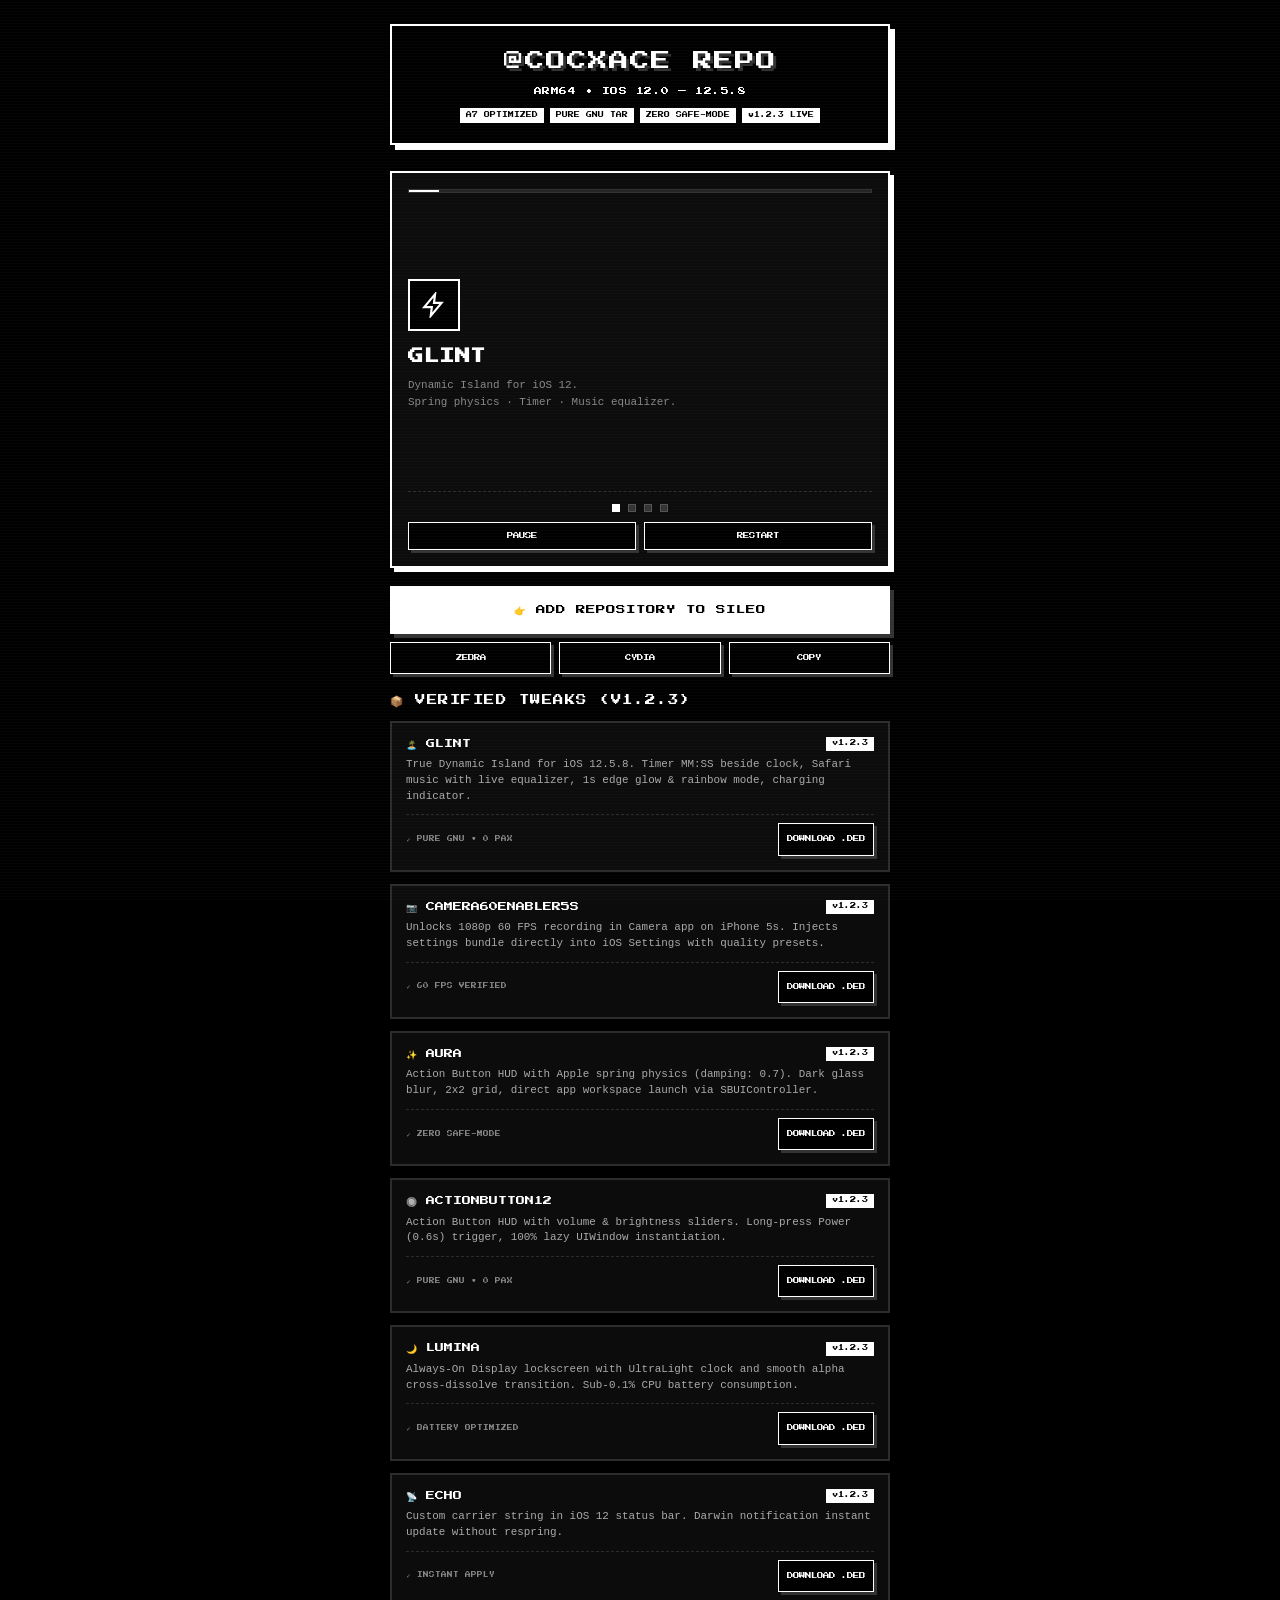
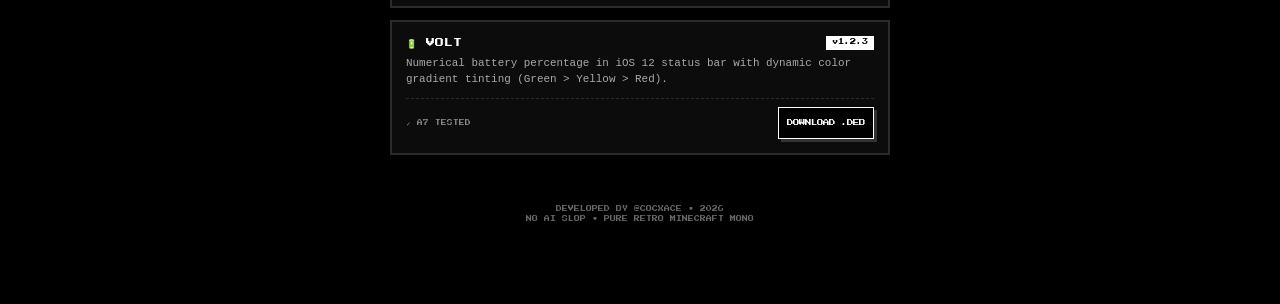
==== commit 273728a3: "Remove sections from screenshots: simulator box, camera studio, lighting studio, filza guide" ====
--- a/docs/index.html
+++ b/docs/index.html
@@ -28,59 +28,7 @@
       </div>
     </header>
 
-    <!-- 2. DYNAMIC ISLAND SIMULATOR -->
-    <section class="island-box">
-      <div class="island-statusbar">
-        <span id="simClock" title="Click to toggle 12/24h">09:41:00 AM</span>
-        <span>21°C • 100% ⚡</span>
-      </div>
-
-      <div class="island-wrap">
-        <div class="dynamic-island state-compact" id="liveIsland" title="Click to toggle / Long-press for Sparkles">
-          <!-- Compact View -->
-          <div id="islandCompactView" style="display:flex; justify-content:space-between; align-items:center; width:100%;">
-            <div style="font-family:var(--pixel-font); font-size:0.5rem; color:#ffffff; display:flex; align-items:center; gap:6px;">
-              <span id="islandModeIcon">🏝️</span>
-              <span id="islandModeText">GLINT</span>
-            </div>
-            <div style="display:flex; align-items:center; gap:5px;">
-              <div class="pixel-eq" id="pixelEq">
-                <div class="pixel-eq-bar" style="height:6px;"></div>
-                <div class="pixel-eq-bar" style="height:12px;"></div>
-                <div class="pixel-eq-bar" style="height:15px;"></div>
-                <div class="pixel-eq-bar" style="height:8px;"></div>
-              </div>
-              <span id="islandSecIcon" style="font-size:0.6rem;">🎧</span>
-            </div>
-          </div>
-
-          <!-- Expanded Card View -->
-          <div id="islandExpandedView" style="display:none; width:100%;">
-            <div style="display:flex; justify-content:space-between; align-items:center; border-bottom:1px dashed #333; padding-bottom:6px; margin-bottom:8px;">
-              <div style="font-family:var(--pixel-font); font-size:0.48rem; color:#fff;">NOW PLAYING</div>
-              <button class="px-btn-sm" id="btnCloseIsland" style="padding:2px 6px;">✕</button>
-            </div>
-            <div style="font-size:0.75rem; color:#ccc;">Track: Starlight Beat (Safari)</div>
-            <div style="font-size:0.68rem; color:#888;">Artist: @cocxace • 60 FPS Sync</div>
-            <div style="display:flex; justify-content:space-around; margin-top:8px;">
-              <button class="px-btn-sm" onclick="showToast('⏮ PREV')">⏮</button>
-              <button class="px-btn-sm" onclick="showToast('⏸ PAUSE')">⏸</button>
-              <button class="px-btn-sm" onclick="showToast('⏭ NEXT')">⏭</button>
-            </div>
-          </div>
-        </div>
-      </div>
-
-      <!-- Island Mode Pickers -->
-      <div class="sim-controls">
-        <button class="px-btn-sm active" onclick="setIslandState('music')">🎵 MUSIC EQ</button>
-        <button class="px-btn-sm" onclick="setIslandState('timer')">⏱️ TIMER</button>
-        <button class="px-btn-sm" onclick="setIslandState('charging')">⚡ CHARGING</button>
-        <button class="px-btn-sm" onclick="setIslandState('compact')">🏝️ CAPSULE</button>
-      </div>
-    </section>
-
-    <!-- 3. USER PHONE WALKTHROUGH (HDJDJW.HTML CAROUSEL) -->
+    <!-- 2. USER PHONE WALKTHROUGH (HDJDJW.HTML CAROUSEL) -->
     <section class="phone-box">
       <div class="phone-track"><div class="phone-fill" id="uFill"></div></div>
       <div class="scenes-wrap" id="uWrap">
@@ -141,7 +89,7 @@
       </div>
     </section>
 
-    <!-- 4. PACKAGE MANAGERS CTA BUTTONS -->
+    <!-- 3. PACKAGE MANAGERS CTA BUTTONS -->
     <section>
       <a href="sileo://source/https://abulhketus-collab.github.io/repo/" class="btn-pixel-big" style="margin-bottom:8px;">
         👉 ADD REPOSITORY TO SILEO
@@ -153,42 +101,7 @@
       </div>
     </section>
 
-    <!-- 5. CAMERA 60 FPS INTERACTIVE HUB -->
-    <section class="pixel-card highlight">
-      <div class="px-title" style="margin-bottom:8px;">📷 CAMERA60ENABLER5S STUDIO</div>
-      <div class="px-sub" style="margin-bottom:10px;">Hardware unlock: 1080p 60 FPS on iPhone 5s stock camera app.</div>
-      
-      <div class="cam-vis-box">
-        <div style="font-family:var(--pixel-font); font-size:0.44rem; color:#888; margin-bottom:6px;">SMOOTHNESS BENCHMARK</div>
-        <div class="cam-track">
-          <div class="cam-block fps-60" id="camBlock"></div>
-        </div>
-        <div style="display:flex; gap:6px;">
-          <button class="px-btn-sm active" id="btnFps60" style="flex:1;" onclick="setFpsDemo(60)">60 FPS (SMOOTH)</button>
-          <button class="px-btn-sm" id="btnFps30" style="flex:1;" onclick="setFpsDemo(30)">30 FPS (STOCK)</button>
-        </div>
-      </div>
-
-      <div class="setting-row">
-        <span>1080p 60 FPS Force:</span>
-        <span class="pixel-switch active">ENABLED</span>
-      </div>
-      <div class="setting-row">
-        <span>4K Mode:</span>
-        <span class="pixel-switch">LOCKED (A7 MAX 1080P)</span>
-      </div>
-      <div class="setting-row">
-        <span>Crash Safeguard (@try/@catch):</span>
-        <span class="pixel-switch active">ACTIVE</span>
-      </div>
-
-      <div style="display:grid; grid-template-columns:1fr 1fr; gap:6px; margin-top:10px;">
-        <button class="px-btn-sm active" onclick="showToast('MAX 1080P60 APPLIED')">MAX QUALITY</button>
-        <button class="px-btn-sm" onclick="showToast('BALANCED PROFILE APPLIED')">BALANCED</button>
-      </div>
-    </section>
-
-    <!-- 6. ALL 7 TWEAKS (SINGLE VERTICAL STACK) -->
+    <!-- 4. ALL 7 TWEAKS (SINGLE VERTICAL STACK) -->
     <section>
       <div class="px-title" style="margin-bottom:12px; font-size:0.75rem;">📦 VERIFIED TWEAKS (v1.2.3)</div>
 
@@ -282,40 +195,6 @@
           <a href="debs/com.cocxace.volt_1.2.3_iphoneos-arm.deb" class="btn-pixel-sub" onclick="handleDebDownload(event, 'Volt')">DOWNLOAD .DEB</a>
         </div>
       </article>
-    </section>
-
-    <!-- 7. ISLAND LIGHTING & CONTROLS STUDIO -->
-    <section class="pixel-card">
-      <div class="px-title" style="margin-bottom:8px;">🎛️ ISLAND LIGHTING STUDIO</div>
-      
-      <div class="setting-row">
-        <span>🌈 Rainbow Cycle:</span>
-        <button class="pixel-switch" id="btnToggleRainbow" onclick="toggleRainbowMode()">OFF</button>
-      </div>
-
-      <div class="setting-row">
-        <span>✨ 1s Breathing Blink:</span>
-        <button class="pixel-switch" id="btnToggleBlink" onclick="toggleBlinkMode()">OFF</button>
-      </div>
-
-      <div class="setting-row">
-        <span>🥁 Beat Pulse Sync:</span>
-        <button class="pixel-switch active" id="btnToggleBeat" onclick="toggleBeatPulse()">ON</button>
-      </div>
-
-      <div style="margin-top:10px;">
-        <button class="btn-pixel-sub" style="width:100%;" onclick="playTimerBell()">🔔 TEST AUDIO CHIME BELL</button>
-      </div>
-    </section>
-
-    <!-- 8. FILZA 1-2-3 MANUAL INSTALLATION -->
-    <section class="pixel-card">
-      <div class="px-title" style="margin-bottom:6px;">📥 FILZA 1-2-3 GUIDE</div>
-      <div style="font-size:0.75rem; color:#aaa; line-height:1.6;">
-        1. Download any .deb file above in Safari.<br>
-        2. Tap "Open in Filza".<br>
-        3. Tap the package → Install (code 0) → Respring!
-      </div>
     </section>
 
     <!-- FOOTER -->
@@ -328,248 +207,6 @@
 
   <!-- Strictly iOS 12 Safari Compatible JavaScript (No ?., No ??, No Array.at) -->
   <script>
-    var currentIslandMode = 'music';
-    var isExpanded = false;
-    var timerSeconds = 300;
-    var timerInterval = null;
-    var audioCtx = null;
-    var beatPulseEnabled = true;
-    var rainbowActive = false;
-    var blinkActive = false;
-    var use24hTime = false;
-
-    // 1. Clock
-    function updateClock() {
-      var d = new Date();
-      var h = d.getHours();
-      var m = d.getMinutes();
-      var s = d.getSeconds();
-      var ampm = '';
-      if (!use24hTime) {
-        ampm = h >= 12 ? ' PM' : ' AM';
-        h = h % 12;
-        if (h === 0) h = 12;
-      }
-      var strH = (h < 10 ? '0' : '') + h;
-      var strM = (m < 10 ? '0' : '') + m;
-      var strS = (s < 10 ? '0' : '') + s;
-      var el = document.getElementById('simClock');
-      if (el) el.textContent = strH + ':' + strM + ':' + strS + ampm;
-    }
-    setInterval(updateClock, 1000);
-    updateClock();
-
-    var clockEl = document.getElementById('simClock');
-    if (clockEl) {
-      clockEl.addEventListener('click', function() {
-        use24hTime = !use24hTime;
-        updateClock();
-        showToast(use24hTime ? 'CLOCK: 24-HOUR' : 'CLOCK: 12-HOUR');
-      });
-    }
-
-    // 2. Island Controller
-    function setIslandState(state) {
-      currentIslandMode = state;
-      var island = document.getElementById('liveIsland');
-      var compactView = document.getElementById('islandCompactView');
-      var expandedView = document.getElementById('islandExpandedView');
-      var icon = document.getElementById('islandModeIcon');
-      var text = document.getElementById('islandModeText');
-      var secIcon = document.getElementById('islandSecIcon');
-
-      var pills = document.querySelectorAll('.sim-controls .px-btn-sm');
-      for (var i = 0; i < pills.length; i++) pills[i].className = 'px-btn-sm';
-
-      if (state === 'compact') {
-        island.className = 'dynamic-island state-compact' + getGlowClasses();
-        compactView.style.display = 'flex';
-        expandedView.style.display = 'none';
-        icon.textContent = '🏝️';
-        text.textContent = 'GLINT';
-        secIcon.textContent = '⚡';
-        stopTimer();
-      } else if (state === 'timer') {
-        island.className = 'dynamic-island state-timer' + getGlowClasses();
-        compactView.style.display = 'flex';
-        expandedView.style.display = 'none';
-        icon.textContent = '⏱️';
-        text.textContent = formatTimerTime(timerSeconds);
-        secIcon.textContent = '🔔';
-        startTimer();
-      } else if (state === 'music') {
-        island.className = 'dynamic-island state-music' + getGlowClasses();
-        compactView.style.display = 'flex';
-        expandedView.style.display = 'none';
-        icon.textContent = '🎵';
-        text.textContent = 'STARLIGHT';
-        secIcon.textContent = '🎧';
-        stopTimer();
-      } else if (state === 'charging') {
-        island.className = 'dynamic-island state-compact' + getGlowClasses();
-        compactView.style.display = 'flex';
-        expandedView.style.display = 'none';
-        icon.textContent = '⚡';
-        text.textContent = '100%';
-        secIcon.textContent = '🔋';
-        stopTimer();
-        showToast('CHARGING: 100% FAST PULSE');
-      }
-    }
-
-    function getGlowClasses() {
-      var cls = '';
-      if (rainbowActive) cls += ' rainbow-mode';
-      if (blinkActive) cls += ' breathing-mode';
-      return cls;
-    }
-
-    var islandEl = document.getElementById('liveIsland');
-    if (islandEl) {
-      islandEl.addEventListener('click', function(e) {
-        if (e.target && e.target.tagName === 'BUTTON') return;
-        isExpanded = !isExpanded;
-        var compactView = document.getElementById('islandCompactView');
-        var expandedView = document.getElementById('islandExpandedView');
-        if (isExpanded) {
-          islandEl.className = 'dynamic-island state-expanded' + getGlowClasses();
-          compactView.style.display = 'none';
-          expandedView.style.display = 'block';
-        } else {
-          setIslandState(currentIslandMode);
-        }
-      });
-    }
-
-    var btnCloseIsland = document.getElementById('btnCloseIsland');
-    if (btnCloseIsland) {
-      btnCloseIsland.addEventListener('click', function(e) {
-        e.stopPropagation();
-        isExpanded = false;
-        setIslandState(currentIslandMode);
-      });
-    }
-
-    // 3. Pixel Equalizer & Beat Pulse
-    function animateEq() {
-      var bars = document.querySelectorAll('.pixel-eq-bar');
-      for (var i = 0; i < bars.length; i++) {
-        var h = Math.floor(Math.random() * 14) + 4;
-        bars[i].style.height = h + 'px';
-      }
-      if (beatPulseEnabled && currentIslandMode === 'music' && Math.random() > 0.65) {
-        var island = document.getElementById('liveIsland');
-        if (island && !isExpanded) {
-          island.className = 'dynamic-island state-' + currentIslandMode + getGlowClasses() + ' beat-pulse';
-          setTimeout(function() {
-            if (island) island.className = 'dynamic-island state-' + currentIslandMode + getGlowClasses();
-          }, 140);
-        }
-      }
-    }
-    setInterval(animateEq, 160);
-
-    // 4. Timer
-    function formatTimerTime(sec) {
-      var m = Math.floor(sec / 60);
-      var s = sec % 60;
-      return (m < 10 ? '0' : '') + m + ':' + (s < 10 ? '0' : '') + s;
-    }
-    function startTimer() {
-      if (timerInterval) clearInterval(timerInterval);
-      timerInterval = setInterval(function() {
-        if (timerSeconds > 0) {
-          timerSeconds--;
-          var text = document.getElementById('islandModeText');
-          if (text && currentIslandMode === 'timer') text.textContent = formatTimerTime(timerSeconds);
-        } else {
-          clearInterval(timerInterval);
-          playTimerBell();
-          showToast('⏱️ TIMER FINISHED!');
-        }
-      }, 1000);
-    }
-    function stopTimer() {
-      if (timerInterval) { clearInterval(timerInterval); timerInterval = null; }
-    }
-
-    // 5. Audio Bell
-    function playTimerBell() {
-      try {
-        var AudioContextClass = window.AudioContext || window.webkitAudioContext;
-        if (!AudioContextClass) return;
-        if (!audioCtx) audioCtx = new AudioContextClass();
-        if (audioCtx.state === 'suspended') audioCtx.resume();
-        var osc = audioCtx.createOscillator();
-        var gain = audioCtx.createGain();
-        osc.type = 'square'; // retro 8-bit sound
-        osc.frequency.setValueAtTime(880, audioCtx.currentTime);
-        osc.frequency.exponentialRampToValueAtTime(440, audioCtx.currentTime + 0.4);
-        gain.gain.setValueAtTime(0.2, audioCtx.currentTime);
-        gain.gain.exponentialRampToValueAtTime(0.001, audioCtx.currentTime + 0.4);
-        osc.connect(gain);
-        gain.connect(audioCtx.destination);
-        osc.start();
-        osc.stop(audioCtx.currentTime + 0.4);
-        showToast('🔔 CHIME BELL PLAYED');
-      } catch (e) {
-        console.log(e);
-      }
-    }
-
-    // 6. Toggles
-    function toggleRainbowMode() {
-      rainbowActive = !rainbowActive;
-      var btn = document.getElementById('btnToggleRainbow');
-      if (btn) {
-        btn.textContent = rainbowActive ? 'ON' : 'OFF';
-        btn.className = rainbowActive ? 'pixel-switch active' : 'pixel-switch';
-      }
-      setIslandState(currentIslandMode);
-      showToast(rainbowActive ? 'RAINBOW MODE ON' : 'RAINBOW MODE OFF');
-    }
-
-    function toggleBlinkMode() {
-      blinkActive = !blinkActive;
-      var btn = document.getElementById('btnToggleBlink');
-      if (btn) {
-        btn.textContent = blinkActive ? 'ON' : 'OFF';
-        btn.className = blinkActive ? 'pixel-switch active' : 'pixel-switch';
-      }
-      setIslandState(currentIslandMode);
-      showToast(blinkActive ? '1S BREATHING GLOW ON' : 'BREATHING GLOW OFF');
-    }
-
-    function toggleBeatPulse() {
-      beatPulseEnabled = !beatPulseEnabled;
-      var btn = document.getElementById('btnToggleBeat');
-      if (btn) {
-        btn.textContent = beatPulseEnabled ? 'ON' : 'OFF';
-        btn.className = beatPulseEnabled ? 'pixel-switch active' : 'pixel-switch';
-      }
-      showToast(beatPulseEnabled ? 'BEAT PULSE ON' : 'BEAT PULSE OFF');
-    }
-
-    // 7. Camera Visualizer
-    function setFpsDemo(fps) {
-      var block = document.getElementById('camBlock');
-      var b60 = document.getElementById('btnFps60');
-      var b30 = document.getElementById('btnFps30');
-      if (!block) return;
-      if (fps === 60) {
-        block.className = 'cam-block fps-60';
-        b60.className = 'px-btn-sm active';
-        b30.className = 'px-btn-sm';
-        showToast('60 FPS PREVIEW ACTIVE');
-      } else {
-        block.className = 'cam-block fps-30';
-        b60.className = 'px-btn-sm';
-        b30.className = 'px-btn-sm active';
-        showToast('30 FPS STOCK PREVIEW');
-      }
-    }
-
-    // 8. Toast
     var toastTimeout = null;
     function showToast(msg) {
       var toast = document.getElementById('toastMsg');
@@ -604,7 +241,7 @@
     }
 
     // ==============================================
-    // 9. USER PHONE WALKTHROUGH ENGINE (HDJDJW.HTML)
+    // USER PHONE WALKTHROUGH ENGINE (HDJDJW.HTML)
     // ==============================================
     (function(){
       var D = [4, 5, 7, 4], T = 20;
--- a/docs/style.css
+++ b/docs/style.css
@@ -15,7 +15,6 @@
   --txt-dim: #888888;
   --txt-dimmer: #555555;
   --accent: #ffffff;
-  --island-glow: #ffffff;
   --pixel-font: 'Press Start 2P', monospace;
   --mono-font: ui-monospace, 'SF Mono', Menlo, Consolas, monospace;
 }
@@ -46,7 +45,7 @@
   padding: 24px 12px 60px;
 }
 
-/* Subtle retro scanline texture */
+/* Retro scanlines */
 body::before {
   content: '';
   position: fixed;
@@ -71,7 +70,7 @@
   gap: 18px;
 }
 
-/* Retro Pixel Card */
+/* Pixel Card */
 .pixel-card {
   background: var(--bg-card);
   border: 2px solid var(--border);
@@ -82,10 +81,6 @@
 .pixel-card:hover {
   border-color: var(--border-hi);
 }
-.pixel-card.highlight {
-  border-color: var(--border-hi);
-  box-shadow: 4px 4px 0 #ffffff;
-}
 
 /* Pixel Typography */
 .px-title {
@@ -136,132 +131,6 @@
   gap: 6px;
   flex-wrap: wrap;
   margin-top: 10px;
-}
-
-/* Dynamic Island Capsule */
-.island-box {
-  background: #000000;
-  border: 2px solid #ffffff;
-  padding: 14px;
-  box-shadow: 4px 4px 0 #333333;
-}
-.island-statusbar {
-  display: flex;
-  justify-content: space-between;
-  align-items: center;
-  font-family: var(--pixel-font);
-  font-size: 0.46rem;
-  color: var(--txt-dim);
-  margin-bottom: 12px;
-  padding-bottom: 8px;
-  border-bottom: 1px dashed var(--border);
-}
-.island-wrap {
-  display: flex;
-  justify-content: center;
-  align-items: center;
-  min-height: 70px;
-}
-.dynamic-island {
-  background: #000000;
-  border: 2px solid #ffffff;
-  border-radius: 24px;
-  box-shadow: 0 0 14px var(--island-glow);
-  cursor: pointer;
-  user-select: none;
-  transition: width 0.3s cubic-bezier(0.34, 1.56, 0.64, 1),
-              height 0.3s cubic-bezier(0.34, 1.56, 0.64, 1),
-              transform 0.15s ease;
-  display: flex;
-  align-items: center;
-  justify-content: space-between;
-  overflow: hidden;
-}
-.dynamic-island:active {
-  transform: scale(0.96);
-}
-.dynamic-island.state-compact {
-  width: 155px;
-  height: 44px;
-  padding: 0 14px;
-}
-.dynamic-island.state-timer {
-  width: 220px;
-  height: 48px;
-  padding: 0 16px;
-}
-.dynamic-island.state-music {
-  width: 240px;
-  height: 50px;
-  padding: 0 16px;
-}
-.dynamic-island.state-expanded {
-  width: 320px;
-  height: 120px;
-  padding: 14px;
-  flex-direction: column;
-  justify-content: space-between;
-}
-
-/* Pixel Equalizer */
-.pixel-eq {
-  display: flex;
-  align-items: flex-end;
-  gap: 3px;
-  height: 16px;
-}
-.pixel-eq-bar {
-  width: 3px;
-  height: 4px;
-  background: #ffffff;
-  transition: height 0.1s ease;
-}
-
-/* Island Lighting Modes */
-.dynamic-island.rainbow-mode {
-  animation: rainbowBorder 2.5s linear infinite;
-}
-@keyframes rainbowBorder {
-  0% { filter: drop-shadow(0 0 14px #ff3b30); border-color: #ff3b30; }
-  25% { filter: drop-shadow(0 0 14px #ffcc00); border-color: #ffcc00; }
-  50% { filter: drop-shadow(0 0 14px #34c759); border-color: #34c759; }
-  75% { filter: drop-shadow(0 0 14px #007aff); border-color: #007aff; }
-  100% { filter: drop-shadow(0 0 14px #af52de); border-color: #af52de; }
-}
-.dynamic-island.breathing-mode {
-  animation: breathingGlow 2s ease-in-out infinite;
-}
-@keyframes breathingGlow {
-  0%, 100% { box-shadow: 0 0 22px var(--island-glow); opacity: 1; }
-  50% { box-shadow: 0 0 0 transparent; opacity: 0.2; }
-}
-.dynamic-island.beat-pulse {
-  transform: scale(1.05);
-}
-
-/* Island Mode Pills */
-.sim-controls {
-  display: grid;
-  grid-template-columns: 1fr 1fr;
-  gap: 6px;
-  margin-top: 14px;
-}
-.px-btn-sm {
-  font-family: var(--pixel-font);
-  font-size: 0.44rem;
-  padding: 8px 6px;
-  background: #000000;
-  border: 1px solid var(--border);
-  color: var(--txt-dim);
-  cursor: pointer;
-  text-align: center;
-  transition: all 0.15s ease;
-}
-.px-btn-sm:hover, .px-btn-sm.active {
-  background: #ffffff;
-  color: #000000;
-  border-color: #ffffff;
-  font-weight: 700;
 }
 
 /* ==============================================
@@ -558,47 +427,6 @@
   color: #888888;
 }
 
-/* Camera 60 FPS Visualizer */
-.cam-vis-box {
-  background: #000000;
-  border: 1px solid var(--border);
-  padding: 12px;
-  margin: 10px 0;
-}
-.cam-track {
-  height: 36px;
-  background: #111111;
-  border: 1px solid #333333;
-  position: relative;
-  overflow: hidden;
-  display: flex;
-  align-items: center;
-  margin-bottom: 8px;
-}
-.cam-block {
-  width: 24px;
-  height: 24px;
-  background: #ffffff;
-  border: 1px solid #000000;
-  box-shadow: 0 0 8px #ffffff;
-  position: absolute;
-  left: 4px;
-}
-.cam-block.fps-60 {
-  animation: pixelSlide 1.5s linear infinite alternate;
-}
-.cam-block.fps-30 {
-  animation: pixelSlideSteps 1.5s steps(22) infinite alternate;
-}
-@keyframes pixelSlide {
-  0% { left: 4px; }
-  100% { left: calc(100% - 28px); }
-}
-@keyframes pixelSlideSteps {
-  0% { left: 4px; }
-  100% { left: calc(100% - 28px); }
-}
-
 /* Toast Message */
 .toast-msg {
   position: fixed;
@@ -622,28 +450,3 @@
   transform: translateX(-50%) translateY(0);
   opacity: 1;
 }
-
-/* Switch & Inputs */
-.setting-row {
-  display: flex;
-  justify-content: space-between;
-  align-items: center;
-  padding: 8px 0;
-  border-bottom: 1px dashed var(--border);
-  font-size: 0.78rem;
-}
-.pixel-switch {
-  cursor: pointer;
-  display: inline-block;
-  padding: 4px 8px;
-  font-family: var(--pixel-font);
-  font-size: 0.44rem;
-  border: 1px solid var(--border);
-  background: #000000;
-  color: var(--txt-dim);
-}
-.pixel-switch.active {
-  background: #ffffff;
-  color: #000000;
-  border-color: #ffffff;
-}
